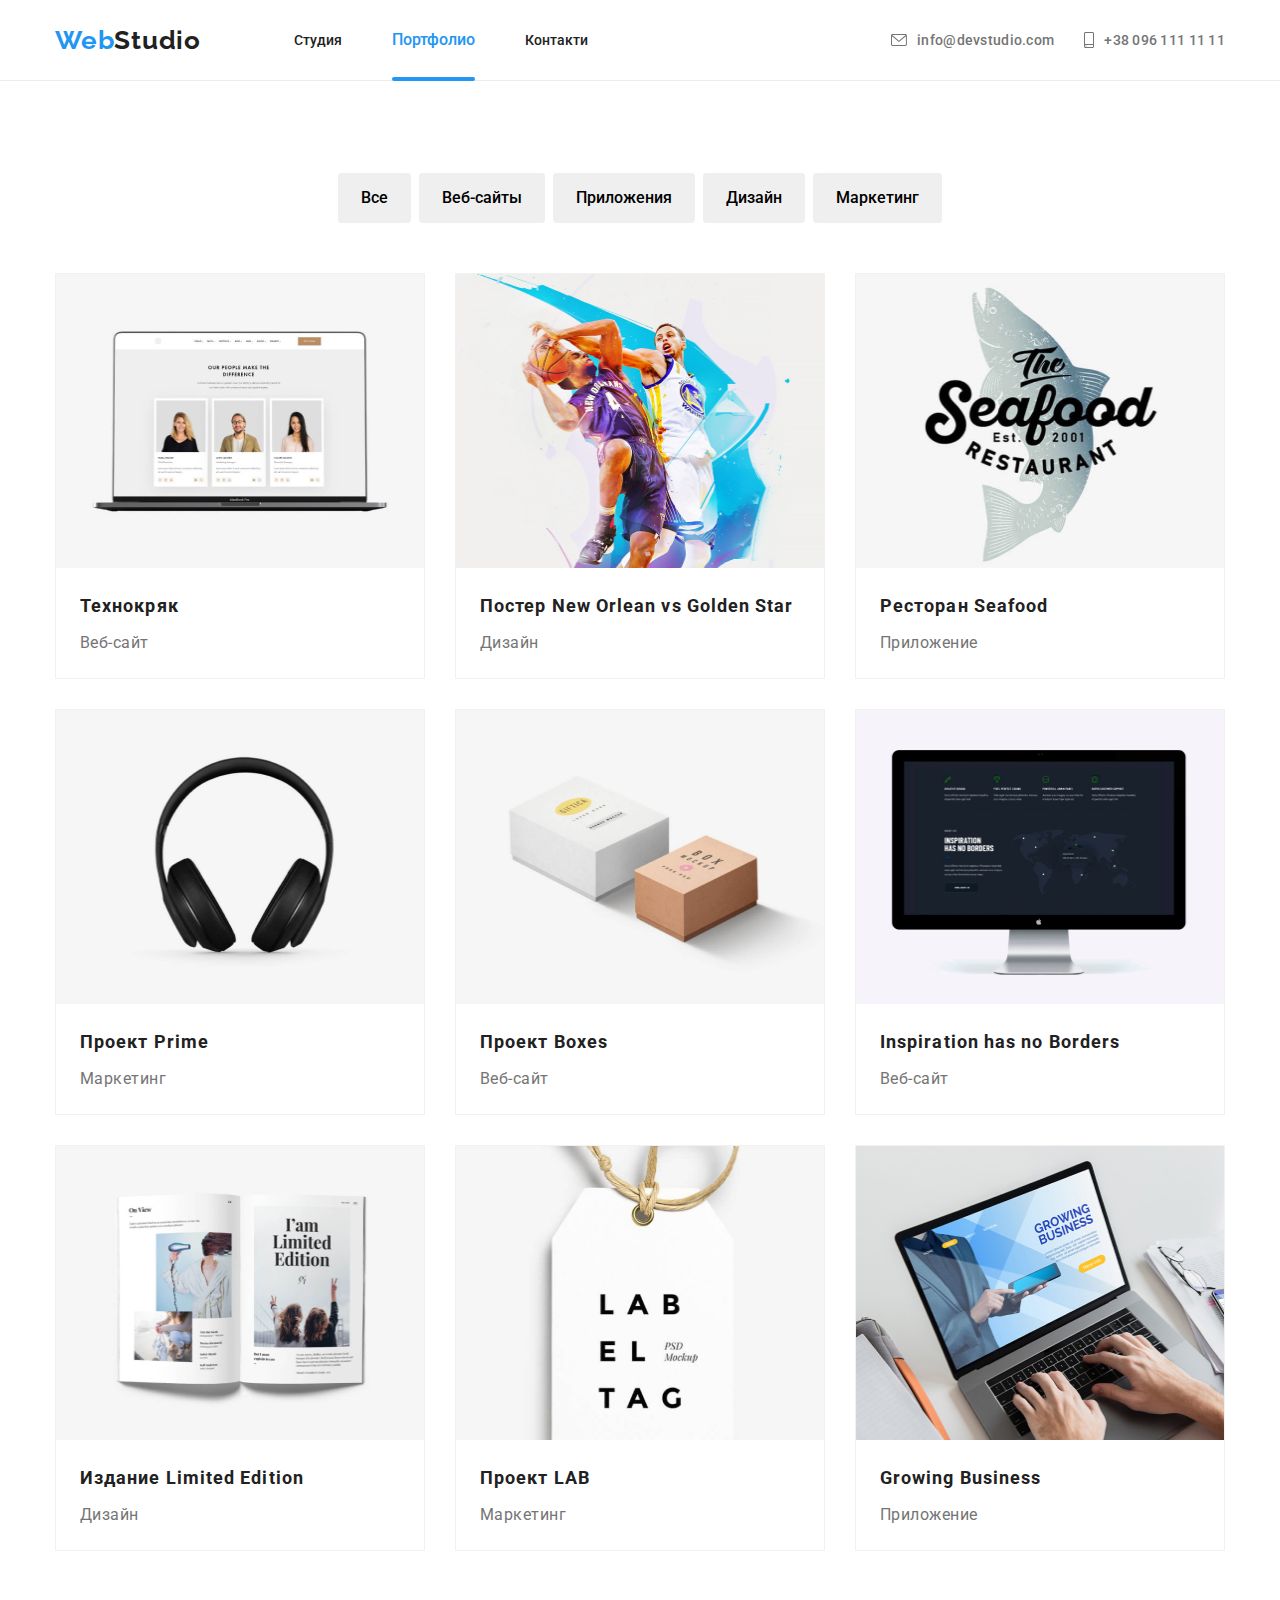
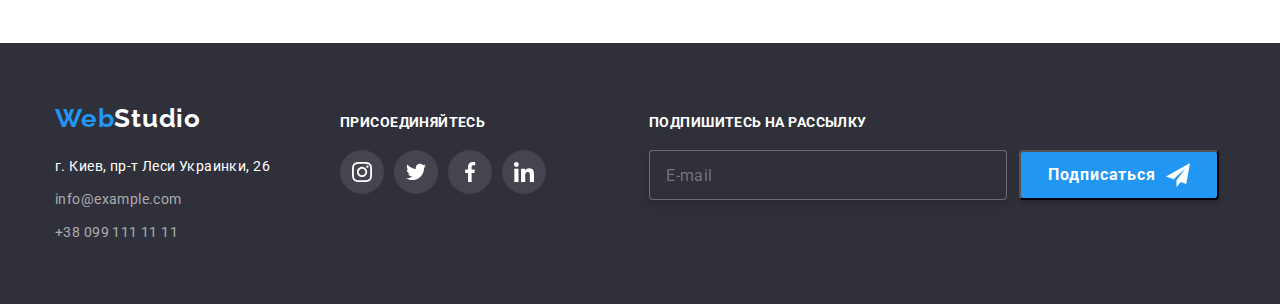
==== portfolio.html @ e2d6fb54 "клонирование" ====
<!DOCTYPE html>
<html lang="ru">

<head>
    <meta charset="UTF-8">
    <meta name="viewport" content="width=device-width, initial-scale=1.0">
    <title>portfolio</title>
    <link
        href="https://fonts.googleapis.com/css2?family=Raleway:wght@700&family=Roboto:wght@400;500;700;900&display=swap"
        rel="stylesheet">
    <link rel="stylesheet" href="./css/normalize.css">
    <link rel="stylesheet" href="./css/style.css">

</head>

<body>

    <!-- Шапка-->

    <header class="header">
        <div class="container-header">
            <nav class="main-nav">
                <a class="logo">Web<span class="text">Studio</span></a>
    
                <ul class="social-links">
                    <li class="item"><a href="./index.html" class="link">Студия</a></li>
                    <li class="item"><a href="" class="link-current">Портфолио</a></li>
                    <li class="item"><a href="" class="link">Контакти</a></li>
                </ul>
            
    
        <ul class="social-links-info">
            <li class="item">
                <a href="mailto:info@example.com" class="contacts-mail" aria-label="envelope">
                    <svg class="icon" width="16" height="12">
                        <use href="./images/iconssvg/symbol-defs.svg#icon-envelope-hover"></use>
                    </svg>
                    info@devstudio.com</a>
            </li>
            <li class="item">
                <a href="tel:+380961111111" class="contacts-tel" aria-label="smartphone">
                    <svg class="icon" width="10" height="16">
                        <use href="./images/iconssvg/symbol-defs.svg#icon-smartphone"></use>
                    </svg>
                    +38 096 111 11 11</a>
            </li>
        </ul>
            </nav>
        </div>
    </header>

    <!--Портфолио-->
    <main>

        <section class="portfolio">
            <div class="conteiner-portfolio">
            <h1 class="none">Портфолио</h1>

            <ul class="list-button">
                <li class="section-button">
                    <a class="list-list" href=""><button class="section-btn">Все</button></a>
                </li>

                <li class="section-button">
                    <a class="list-list" href=""><button class="section-btn">Веб-сайты</button></a>
                </li>

                <li class="section-button">
                    <a class="list-list" href=""><button class="section-btn">Приложения</button></a>
                </li>

                <li class="section-button">
                    <a class="list-list" href=""><button class="section-btn">Дизайн</button></a>
                </li>

                <li class="section-button">
                    <a class="list-list" href=""><button class="section-btn">Маркетинг</button></a>
                </li>
            </ul>

            <ul class="list-portfolio">
                <li class="card-portfolio">
                    <a  class="art-card" href="">
                        <div class="card-list">
                            <img src="./images/portfolio.img/img.jpg" alt="ноутбук" />
                        <div class="portfolio-overlay">
                        <p class="text-overlay">Технокряк это современная площадка распространения коронавируса. Компании используют эту
                            платформу для цифрового
                            шпионажа и атак на защищённые сервера конкурентов.
                        </p>
                        </div>
                        </div>


                        <div class="card-item">
                            <h2 class="portfolio-info">Технокряк</h2>
                            <p class="portfolio-finger">Веб-сайт</p>
                        </div>
                        
                    </a>
                </li>

                <li class="card-portfolio">
                    <a href="" class="art-card">
                        <div class="card-list">
                            <img src="./images/portfolio.img/img(1).jpg" alt="баскетболисты" />
                        <div class="portfolio-overlay">
                            <p class="text-overlay">Lorem</p>
                        </div>
                        </div>
                    
                        <div class="card-item">
                            <h2 lang="en" class="portfolio-info">Постер New Orlean vs Golden Star</h2>
                            <p class="portfolio-finger">Дизайн</p>
                        </div>
                    </a>
                </li>

                <li class="card-portfolio">
                    <a href="" class="art-card">
                        <div class="card-list">
                            <img src="./images/portfolio.img/img(2).jpg" alt="марка" />
                        <div class="portfolio-overlay">
                            <p class="text-overlay">Lorem</p>
                        </div>
                        </div>
                   
                        <div class="card-item">
                            <h2 lang="en" class="portfolio-info">Ресторан Seafood</h2>
                            <p class="portfolio-finger">Приложение</p>
                        </div>
                    </a>
                </li>

                <li class="card-portfolio">
                    <a href="" class="art-card">
                        <div class="card-list">
                            <img src="./images/portfolio.img/img(3).jpg" alt="наушники" />
                        <div class="portfolio-overlay">
                            <p class="text-overlay">Lorem</p>
                        </div>
                        </div>                    

                        <div class="card-item">
                            <h2 lang="en" class="portfolio-info">Проект Prime</h2>
                            <p class="portfolio-finger">Маркетинг</p>
                        </div>
                    </a>
                </li>

                <li class="card-portfolio">
                    <a href="" class="art-card">
                        <div class="card-list">
                            <img src="./images/portfolio.img/img(4).jpg" alt="две коробки" />
                        <div class="portfolio-overlay">
                            <p class="text-overlay">Lorem</p>
                        </div>
                        </div>
                    
                        <div class="card-item">
                            <h2 lang="en" class="portfolio-info">Проект Boxes</h2>
                            <p class="portfolio-finger">Веб-сайт</p>
                        </div>
                    </a>
                </li>

                <li class="card-portfolio">
                    <a href="" class="art-card">
                        <div class="card-list">
                            <img src="./images/portfolio.img/img(5).jpg" alt="монитор компьютера" />
                        <div class="portfolio-overlay">
                            <p class="text-overlay">Lorem</p>
                        </div>
                        </div>

                        <div class="card-item">
                            <h2 lang="en" class="portfolio-info">Inspiration has no Borders</h2>
                            <p class="portfolio-finger">Веб-сайт</p>
                        </div>
                    </a>
                </li>

                <li class="card-portfolio">
                    <a href="" class="art-card">
                        <div class="card-list">
                            <img src="./images/portfolio.img/img(6).jpg" alt="журнал" />
                        <div class="portfolio-overlay">
                            <p class="text-overlay">Lorem</p>
                        </div>
                        </div>

                        <div class="card-item">
                            <h2 lang="en" class="portfolio-info">Издание Limited Edition</h2>
                            <p class="portfolio-finger">Дизайн</p>
                        </div>
                    </a>
                </li>

                <li class="card-portfolio">
                    <a href="" class="art-card">
                        <div class="card-list">
                            <img src="./images/portfolio.img/img(7).jpg" alt="бирка" />
                        <div class="portfolio-overlay">
                            <p class="text-overlay">Lorem</p>
                        </div>
                        </div>                    

                        <div class="card-item">
                            <h2 lang="en" class="portfolio-info">Проект LAB</h2>
                            <p class="portfolio-finger">Маркетинг</p>
                        </div>
                    </a>
                </li>

                <li class="card-portfolio">
                    <a href="" class="art-card">
                        <div class="card-list">
                            <img src="./images/portfolio.img/img(8).jpg" alt="работа за ноутбуком" />
                        <div class="portfolio-overlay">
                            <p class="text-overlay">Lorem</p>
                        </div>
                        </div>                    

                        <div class="card-item">
                            <h2 lang="en" class="portfolio-info">Growing Business</h2>
                            <p class="portfolio-finger">Приложение</p>
                        </div>
                    </a>
                </li>
            </ul>
            </div>
        </section>
    </main>

    <!-- Подвал-->

<footer class="footer">
    <div class="conteiner-info">
        <div class="conteiner-footer">
            <a class="logo-footer">Web<span class="span">Studio</span></a>

            <address class="address-link">

                <p class="link-info address">г. Киев, пр-т Леси Украинки, 26</p>

                <p class="link-info">
                    <a href="mailto:info@example.com" class="info">info@example.com</a>
                </p>

                <p class="link-info">
                    <a href="tel:+380991111111" class="info">+38 099 111 11 11</a>
                </p>
            </address>
        </div>

        <div class="cocial-icons">
            <h3 class="info-text">ПРИСОЕДИНЯЙТЕСЬ</h3>

            <ul class="list-info">
                <li class="icon-list">
                    <a href="" class="cocial-info">
                        <svg class="icons-svg" width="20" height="20">
                            <use href="./images/iconssvg/symbol-defs.svg#icon-instagram"></use>
                        </svg>
                    </a>
                </li>

                <li class="icon-list">
                    <a href="" class="cocial-info">
                        <svg class="icons-svg" width="20" height="20">
                            <use href="./images/iconssvg/symbol-defs.svg#icon-twitter"></use>
                        </svg>
                    </a>
                </li>

                <li class="icon-list">
                    <a href="" class="cocial-info">
                        <svg class="icons-svg" width="20" height="20">
                            <use href="./images/iconssvg/symbol-defs.svg#icon-facebook"></use>
                        </svg>
                    </a>
                </li>

                <li class="icon-list">
                    <a href="" class="cocial-info">
                        <svg class="icons-svg" width="20" height="20">
                            <use href="./images/iconssvg/symbol-defs.svg#icon-linkedin"></use>
                        </svg>
                    </a>
                </li>
            </ul>
        </div>
        
        <form>
            <h3 class="text-info">ПОДПИШИТЕСЬ НА РАССЫЛКУ</h3>
            <div class="form">
                <label>
                    <input class="email" name="email" type="text" placeholder="E-mail" />
                </label>
                <button class="button" type="submit">
                    <span class="text-foot">Подписаться</span>
                    <svg class="telega" width="24" height="24">
                        <use href="./images/iconssvg/symbol-defs.svg#icon-icon-send-1"></use>
                    </svg>
                </button>
            </div>
        </form>
    </div>
</footer>


</body>

</html>
---- css/style.css ----
:root {
  --white-text: rgba(255, 255, 255, 1);
  --blue-text: rgba(33, 150, 243, 1);
  --black-text: rgba(33, 33, 33, 1);
  --pepel-text: rgba(117, 117, 117, 1);
  --pepel-text-opacity: rgba(117, 117, 117, 0.5);
  --background-section-one: rgba(47, 48, 58, 1);
  --background-section-four: rgba(245, 244, 250, 1);
  --footer-adress: rgba(255, 255, 255, 0.6);
  --white-list: rgba(255, 255, 255, 1);

  --border: rgba(236, 236, 236, 1);
  --border-card: rgba(238, 238, 238, 0.8);
  --header-backgraund: rgba(255, 255, 255, 0.1);
  --backgraund-border: rgba(255, 255, 255, 0.3);

  /* icon */

  --icon-cocial: rgba(175, 177, 184, 1);
  --icon-background: rgba(245, 244, 250, 1);

  --overlay: rgba(0, 0, 0, 0.2);
  --label: rgba(47, 48, 58, 0.8);
  --linear-gradient: rgba(47, 48, 58, 0.4);
  --hover-overlay: rgba(33, 150, 243, 0.9);
  --time: 250ms;
  --cubic: cubic-bezier(0.4, 0, 0.2, 1);
  --border-modal: rgba(33, 33, 33, 0.2);
  --button-clik: rgba(24, 140, 232, 1);
}

body {
  color: var(--black-text);
  font-family: Roboto, sans-serif;
}

h1,
h2,
h3,
h4,
h5,
h6,
p {
  margin: 0;
}

img {
  display: block;
  width: 100%;
  height: 100%;
}

/* header */

.header {
  border-bottom: 1px solid var(--border);
}

.container-header {
  width: 1200px;
  padding-left: 15px;
  padding-right: 15px;
  margin-left: auto;
  margin-right: auto;
  align-items: center;
}

.main-nav {
  display: flex;
  align-items: center;
  margin-bottom: 0;
}

.social-links {
  display: flex;
  margin: 0;
  margin-left: 93px;
}

.social-links .links::after,
.social-links .link-current::after {
  content: '';
  display: flex;
  width: 100%;
  height: 4px;
  position: absolute;
  bottom: 0;
  left: 0;
  border-radius: 2px;
  background-color: var(--blue-text);
  transform: translateY(1px);
  transition: fill var(--time) var(--cubic);
}

.social-links > .item:not(:last-child) {
  margin-right: 50px;
}

.logo {
  color: var(--blue-text);
  font-family: Raleway, sans-serif;
  font-weight: 700;
  font-size: 26px;
  line-height: 31px;
  letter-spacing: 0.03em;

  padding-top: 25px;
  padding-bottom: 24px;
}

.text {
  font-family: Raleway, sans-serif;
  color: var(--black-text);
  letter-spacing: 0.03em;
}

.social-links .link {
  color: var(--black-text);
  font-style: normal;
  font-weight: 500;
  font-size: 14px;
  cursor: pointer;
  transition-property: color;
  transition-duration: var(--time);
  transition-timing-function: var(--cubic);
}

.social-links .link:hover,
.social-links .link:focus {
  color: var(--blue-text);
  background: var(--white-text);
  text-decoration: none;
  transform: translateY(1px);
}

.social-links .current {
  color: var(--blue-text);
}

.links,
.link {
  font-style: normal;
  font-weight: 500;
  cursor: pointer;
  color: var(--blue-text);
  padding-bottom: 30px;
  position: relative;
  transition: fill var(--time) var(--cubic);
}

.link-current {
  font-style: normal;
  font-weight: 500;
  cursor: pointer;
  color: var(--blue-text);
  position: relative;
  padding-bottom: 31px;
}

.social-links-info {
  display: flex;
  margin-left: auto;
}

.item .icon {
  margin-right: 10px;
  align-items: center;
  fill: var(--pepel-text);
  transition-property: fill;
  transition-duration: var(--time);
  transition-timing-function: var(--cubic);
}

.social-links-info > .item:not(:last-child) {
  margin-right: 30px;
}

.icon:focus {
  fill: var(--blue-text);
}

.contacts-mail {
  display: flex;
  align-items: center;
  font-style: normal;
  font-weight: 500;
  font-size: 14px;
  line-height: 16px;
  letter-spacing: 0.02em;
  color: var(--pepel-text);
  cursor: pointer;
}

.contacts-tel {
  display: flex;
  align-items: center;
  font-style: normal;
  font-weight: 500;
  font-size: 14px;
  line-height: 16px;
  letter-spacing: 0.02em;
  color: var(--pepel-text);
}

.item .contacts-mail:focus,
.item .contacts-tel:focus {
  color: var(--blue-text);
}

.item .contacts-mail,
.item .contacts-tel {
  transition-property: color;
  transition-duration: var(--time);
  transition-timing-function: var(--cubic);
}

.social-links-info .contacts-mail:focus .icon,
.social-links-info .contacts-tel:focus .icon {
  fill: var(--blue-text);
}

.social-links-info .item:hover .contacts-mail,
.social-links-info .item:focus .contacts-mail,
.social-links-info .item:hover .contacts-tel,
.social-links-info .item:focus .contacts-tel {
  color: var(--blue-text);
}

.social-links-info .item:hover .icon,
.social-links-info .item:focus .icon {
  fill: var(--blue-text);
}

/* hero */

.hero-overlay {
  max-width: 1600px;
  height: 600px;
  margin-left: auto;
  margin-right: auto;
  background-image: linear-gradient(
      to right,
      rgba(47, 48, 58, 0.4),
      rgba(47, 48, 58, 0.4)
    ),
    url(../images/header.jpg);
  background-repeat: no-repeat;
  background-size: auto;
  background-position: center;
}

.backdrop {
  position: fixed;
  top: 0;
  left: 0;
  width: 100%;
  height: 100%;
  background-color: var(--overlay);
  opacity: 1;
  transition: opacity 250ms cubic-bezier(0.4, 0, 0.2, 1);
}

.backdrop.is-hidden {
  opacity: 0;
  pointer-events: none;
}

.backdrop.is-hidden .modal {
  transform: scale(1.1) translate(-50%, -50%);
}

.modal {
  display: flex;
  flex-direction: column;
  position: absolute;
  content: '';

  top: 50%;
  left: 50%;

  width: 528px;
  padding: 40px;
  margin: 8px;
  background-color: var(--white-list);
  transform: scale(1) translate(-50%, -50%);
  transition: transform 250ms cubic-bezier(0.4, 0, 0.2, 1);
  box-shadow: 0px 1px 3px rgba(0, 0, 0, 0.12), 0px 1px 1px rgba(0, 0, 0, 0.14),
    0px 2px 1px rgba(0, 0, 0, 0.2);
  border-radius: 4px;
}

.data-modal-close {
  position: absolute;
  display: flex;
  justify-content: center;
  align-items: center;
  right: 8px;
  bottom: 93%;
  width: 30px;
  height: 30px;
  border-radius: 50%;
  border: 1px solid rgba(0, 0, 0, 0.1);
  box-sizing: border-box;
  cursor: pointer;
  transition-property: fill;
  transition-duration: var(--time);
  transition-timing-function: var(--cubic);
}

.data-modal-close:focus,
.data-modal-close:hover {
  fill: var(--blue-text);
}

.text-modal {
  font-style: normal;
  font-weight: bold;
  font-size: 20px;
  line-height: 23px;
  text-align: center;
  letter-spacing: 0.03em;
  margin-bottom: 12px;
}

.form-info {
  margin-bottom: 10px;
  display: flex;
  flex-direction: column;
}

.form-info label {
  margin-bottom: 4px;
  color: var(--pepel-text);
  font-style: normal;
  font-weight: normal;
  font-size: 12px;
  line-height: 14px;
  letter-spacing: 0.01em;
}

.input-modal {
  content: '';
  position: relative;
}

.form-input {
  border: 1px solid var(--border-modal);
  box-sizing: border-box;
  border-radius: 4px;
  padding-left: 35px;
  height: 40px;
  width: 100%;
  cursor: pointer;
  transition-property: border;
  transition-duration: var(--time);
  transition-timing-function: var(--cubic);
  outline: none;
}

.form-input:focus + .form-icon,
.form-input:hover + .form-icon {
  fill: var(--blue-text);
}

.form-input:focus,
.form-input:hover {
  border: 1px solid var(--blue-text);
}

.form-icon {
  position: absolute;

  left: 15px;
  top: 50%;
  transform: translateY(-50%);

  transition-property: fill;
  transition-duration: var(--time);
  transition-timing-function: var(--cubic);
}

.textarea {
  resize: none;
  width: 448px;
  height: 120px;
  padding: 12px 16px;
  margin-bottom: 20px;
  border-radius: 4px;
  border: 1px solid var(--border-modal);

  color: var(--pepel-text-opacity);

  font-style: normal;
  font-weight: normal;
  font-size: 14px;
  line-height: 16px;
  letter-spacing: 0.01em;
  cursor: pointer;
  outline: none;
}

.form-info:focus > textarea,
.form-info:hover > textarea {
  border: 1px solid var(--blue-text);
}

.form-policy {
  margin-bottom: 30px;

  color: var(--pepel-text);
  font-style: normal;
  font-weight: normal;
  font-size: 14px;
  line-height: 24px;
  letter-spacing: 0.03em;
  text-align: center;
}

.span-text {
  display: flex;
  text-decoration-line: underline;
  color: var(--blue-text);
}

.check {
  display: flex;
  align-items: center;
  justify-content: center;
  cursor: pointer;
}

.input-check:checked + .check-icon {
  background-color: var(--blue-text);
  background-image: url(../images/iconssvg/symbol-defs.svg#icon-icon-check-1);
  background-size: contain;
  border-color: var(--blue-text);
  border-radius: 2px;
}

.check-icon {
  display: inline-block;
  margin-right: 9px;
  border: 2px solid var(--black-text);
  fill: var(--white-text);
}

.input-check {
  -webkit-appearance: none;
  -moz-appearance: none;
  appearance: none;
  position: absolute;
}

.button-clik {
  font-style: normal;
  font-weight: bold;
  font-size: 16px;
  line-height: 30px;
  width: 200px;
  height: 50px;
  margin: 30px 125px 29px 123px;

  display: flex;
  justify-content: center;
  align-items: center;
  text-align: center;
  border: 0;
  letter-spacing: 0.06em;
  color: var(--white-text);
  background-color: var(--blue-text);
  box-shadow: 0px 4px 4px rgba(0, 0, 0, 0.15);
  border-radius: 4px;
  cursor: pointer;

  transition-property: background-color;
  transition-duration: var(--time);
  transition-timing-function: var(--cubic);
}

.button-clik:focus,
.button-clik:hover {
  background-color: var(--button-clik);
}

.hero {
  background: var(--background-section-one);

  padding-left: 15px;
  padding-right: 15px;
  margin-left: auto;
  margin-right: auto;
  align-items: center;
}

.conteiner-hero {
  text-align: center;
  padding-top: 200px;
  padding-bottom: 200px;
  width: 1200px;
  margin: 0 auto;
}

.name {
  font-style: normal;
  font-weight: 900;
  font-size: 44px;
  color: var(--white-text);
  max-width: 696px;
  margin: auto;
}

.current {
  font-style: normal;
  font-weight: bold;
  font-size: 16px;
  color: var(--white-text);
  background: var(--blue-text);

  display: flex;
  justify-content: center;
  align-items: center;
  height: 50px;
  width: 200px;
  margin-top: 30px;
  padding-top: 10px;
  padding-bottom: 10px;
  margin-left: auto;
  margin-right: auto;
  border-radius: 4px;
}

/* критерии */

.feature {
  font-style: normal;
  font-weight: bold;
  font-size: 14px;
  line-height: 16px;
  letter-spacing: 0.03em;
  text-transform: uppercase;
  color: var(--black-text);
}

.conteiner-feature {
  width: 1200px;
  padding-left: 15px;
  padding-right: 15px;
  padding-top: 94px;
  margin-left: auto;
  margin-right: auto;
}

.card-set {
  display: flex;
  flex-wrap: wrap;
  margin-top: 0;
  margin-bottom: 0;
  padding-left: 0;
  margin-right: -30px;
}

.item-set {
  flex-basis: calc(100% / 4 - 30px);
  margin-right: 30px;
}

.item-set h3 {
  margin-top: 0;
  margin-bottom: 10px;
  font-size: 14px;
}

.item-set p {
  width: 270px;
}

.feature-info {
  font-style: normal;
  font-weight: normal;
  font-size: 14px;
  line-height: 24px;
  letter-spacing: 0.03em;
  color: var(--pepel-text);
}

.list-set {
  display: flex;
  width: 270px;
  height: 120px;
  background-color: var(--icon-background);
  padding: 25px 100px;
  margin-bottom: 30px;
}

/* main */

.main {
  font-style: normal;
  font-weight: bold;
  font-size: 36px;
  line-height: 42px;
  letter-spacing: 0.03em;
  color: var(--black-text);
  margin-bottom: 50px;
  text-align: center;
}

.conteiner-main {
  width: 1200px;
  padding-left: 15px;
  padding-right: 15px;
  padding-top: 94px;
  padding-bottom: 94px;
  margin-left: auto;
  margin-right: auto;
}

.card {
  display: flex;
  flex-wrap: wrap;
  margin-top: 0;
  margin-bottom: 0;
  padding-left: 0;

  margin-right: 0;
}

.images {
  flex-basis: calc(100% / 3 - 30px);
  margin-right: 30px;

  position: relative;
}

.images .images-overlay {
  position: absolute;
  width: 100%;
  height: auto;
  bottom: 0;
  padding-top: 27px;
  padding-bottom: 27px;
  font-style: normal;
  font-weight: bold;
  font-size: 14px;
  line-height: 16px;
  text-align: center;
  letter-spacing: 0.03em;
  text-transform: uppercase;
  color: var(--white-text);
  background-color: var(--label);
}

/* команда */

.conteiner-team {
  width: 1200px;
  padding-left: 15px;
  padding-right: 15px;
  padding-top: 94px;
  padding-bottom: 94px;
  margin-left: auto;
  margin-right: auto;
  background: var(--background-section-four);
}

.main-team {
  font-style: normal;
  font-weight: bold;
  font-size: 36px;
  line-height: 42px;
  letter-spacing: 0.03em;
  color: var(--black-text);
  text-align: center;
  margin-bottom: 50px;
}

.team-item {
  display: flex;
  flex-wrap: wrap;
  padding-left: 0;
  margin-right: -30px;
  margin-top: 0;
  margin-bottom: 0;
}

.team-images {
  background: var(--white-list);
  margin-right: 30px;
  flex-basis: calc(100% / 4 - 30px);
  border-radius: 0px 0px 4px 4px;
  box-shadow: 0px 1px 3px rgba(0, 0, 0, 0.12), 0px 1px 1px rgba(0, 0, 0, 0.14),
    0px 2px 1px rgba(0, 0, 0, 0.2);
}

.team-list {
  text-align: center;
  padding: 30px 32px;
}

.team {
  font-style: normal;
  font-weight: 500;
  font-size: 16px;
  line-height: 19px;
  letter-spacing: 0.03em;
  color: var(--black-text);
  margin-bottom: 10px;
}

.team-card {
  font-style: normal;
  font-weight: normal;
  font-size: 16px;
  line-height: 19px;
  letter-spacing: 0.03em;
  color: var(--pepel-text);
  margin-bottom: 16px;
}

.cocial-link {
  display: flex;
}

.cocial-list {
  margin-right: 10px;
  border-radius: 50%;
}

.cocial-list:last-child {
  margin-right: 0;
}

.cocial-item {
  display: flex;
  width: 44px;
  height: 44px;
  align-items: center;
  justify-content: center;
  transition-property: background-color;
  transition-duration: var(--time);
  transition-timing-function: var(--cubic);
}

.cocial-item:last-child {
  margin-right: 0;
  padding: 12px;
}

.icon-svg {
  fill: var(--icon-cocial);
  transition-property: fill;
  transition-duration: var(--time);
  transition-timing-function: var(--cubic);
}

.cocial-item:focus {
  background-color: var(--blue-text);
}

.cocial-link .cocial-list:hover .icon-svg,
.cocial-link .cocial-list:focus .icon-svg {
  fill: var(--white-text);
  transition: opacity 1s, height 1s;
}

.cocial-link .cocial-list:hover,
.cocial-link .cocial-list:focus {
  background-color: var(--blue-text);
}

/* Постоянные клиенты */

.conteiner-client {
  width: 1200px;
  padding-left: 15px;
  padding-right: 15px;
  padding-top: 94px;
  padding-bottom: 80px;
  margin-left: auto;
  margin-right: auto;
}

.client {
  font-style: normal;
  font-weight: bold;
  font-size: 36px;
  line-height: 42px;
  text-align: center;
  letter-spacing: 0.03em;
  margin-bottom: 50px;
}

.list-client {
  display: flex;
  justify-content: space-between;
  margin-left: -30px;
  margin-right: -30px;
  margin-top: 0;
  margin-bottom: 0;
}

.list-client .clients-logo {
  display: flex;
  justify-content: center;
  align-items: center;
  width: 170px;
  height: 90px;
  color: var(--icon-cocial);
  border-radius: 4px;
  border: 1px solid var(--icon-cocial);
  margin-right: 30px;
  flex-basis: calc(100% / 6 - 30px);
  cursor: pointer;
}

.clients-logo .list-logo {
  transition-property: border;
  transition-duration: var(--time);
  transition-timing-function: var(--cubic);
}

.clients-svg {
  fill: var(--icon-cocial);
  transition-property: fill;
  transition-duration: var(--time);
  transition-timing-function: var(--cubic);
}

.clients-logo .list-logo:hover,
.clients-logo .list-logo:focus {
  border-radius: 4px;
  border: 1px solid var(--blue-text);
  height: 90px;
  width: 480px;
}

.clients-logo .list-logo:hover .clients-svg,
.clients-logo .list-logo:focus .clients-svg {
  fill: var(--blue-text);
}

/* address */

.footer {
  background: var(--background-section-one);
}

.conteiner-info {
  display: flex;
  align-items: baseline;
  margin: auto;
  max-width: 1200px;
  padding: 60px 15px;
}

.cocial-icons {
  margin-left: 70px;
}

.logo-footer {
  color: var(--blue-text);
  font-family: Raleway, sans-serif;
  font-weight: 700;
  font-size: 26px;
  line-height: 31px;
  letter-spacing: 0.03em;
}

.span {
  font-family: Raleway, sans-serif;
  font-style: normal;
  font-weight: bold;
  font-size: 26px;
  line-height: 31px;
  letter-spacing: 0.03em;
  color: var(--white-text);
}

.info {
  background: var(--background-section-one);
  color: var(--footer-adress);
  font-style: normal;
  font-weight: normal;
  font-size: 14px;
  line-height: 24px;
  letter-spacing: 0.03em;
}

.address-link {
  margin-top: 20px;
}

.address-link > .link-info:not(:last-child) {
  margin-bottom: 9px;
}

.address {
  font-style: normal;
  font-weight: normal;
  font-size: 14px;
  line-height: 24px;
  letter-spacing: 0.03em;
  color: var(--white-text);
}

.info-text {
  font-style: normal;
  font-weight: bold;
  font-size: 14px;
  line-height: 16px;
  letter-spacing: 0.03em;
  text-transform: uppercase;
  color: var(--white-text);
}

.list-info {
  display: flex;
  margin-top: 20px;
  padding: 0;
  cursor: pointer;
  fill: currentColor;
}

.list-info:focus .icons-svg {
  color: var(--blue-text);
}

.list-info > .icon-list:not(:last-child) {
  margin-right: 10px;
}

.icon-list {
  padding: 12px;
  margin-right: 10px;
  border-radius: 50%;
  background-color: var(--header-backgraund);
  cursor: pointer;
}

.icons-svg {
  display: flex;
  align-items: center;
  justify-content: center;
  fill: var(--white-text);
  transition-property: fill;
  transition-duration: var(--time);
  transition-timing-function: var(--cubic);
}

.list-info > .cocial-info:hover,
.list-info > .cocial-info:focus {
  background-color: var(--blue-text);
}

.list-info > .icon-list:hover,
.list-info > .icon-list:focus {
  background-color: var(--blue-text);
}

.icon-list .cocial-info:focus,
.icon-list .cocial-info:hover {
  fill: var(--blue-text);
}

/* .cocial-info:focus {
  fill: var(--blue-text);
} */

.cocial-info {
  transition-property: backgraund-color;
  transition-duration: var(--time);
  transition-timing-function: var(--cubic);
}

.form {
  display: flex;
  margin-left: 93px;
}

.text-foot {
  font-style: normal;
  font-weight: bold;
  font-size: 16px;
  line-height: 30px;
  display: flex;
  align-items: center;
  text-align: center;
  letter-spacing: 0.06em;
  color: var(--white-text);
  margin-right: 10px;
}

.text-info {
  font-style: normal;
  font-weight: bold;
  font-size: 14px;
  line-height: 16px;
  letter-spacing: 0.03em;
  text-transform: uppercase;
  color: var(--white-text);
  margin-left: 93px;
}

.button {
  display: flex;
  width: 200px;
  height: 50px;
  margin-left: 12px;
  background-color: var(--blue-text);
  box-shadow: 0px 4px 4px rgba(0, 0, 0, 0.15);
  border-radius: 4px;
  margin-top: 20px;
  align-items: center;
  justify-content: center;
  cursor: pointer;

  transition-property: backgraund-color;
  transition-duration: var(--time);
  transition-timing-function: var(--cubic);
}

.email {
  font-style: normal;
  font-weight: normal;
  font-size: 16px;
  line-height: 20px;
  display: flex;
  align-items: center;
  letter-spacing: 0.03em;

  width: 358px;
  height: 50px;
  padding-left: 16px;
  margin-top: 20px;

  color: var(--white-text);
  background-color: var(--background-section-one);
  border: 1px solid var(--backgraund-border);
  border-radius: 4px;
  box-sizing: border-box;
  filter: drop-shadow(0px 4px 4px rgba(0, 0, 0, 0.15));
  cursor: pointer;
  transition-property: backgraund-color;
  transition-duration: var(--time);
  transition-timing-function: var(--cubic);
}

.email:focus-within,
.email:hover,
.email:active {
  border: 1px solid var(--blue-text);
  border-radius: 4px;
}

.button:focus,
.button:hover {
  border: 1px solid var(--blue-text);
  border-radius: 4px;
}

.telega {
  fill: var(--white-text);
}

/* portfolio */

.none {
  display: none;
}

.portfolio {
  padding-top: 92px;
  padding-bottom: 92px;
}

.conteiner-portfolio {
  max-width: 1200px;
  padding-left: 15px;
  padding-right: 15px;
  margin-left: auto;
  margin-right: auto;
}

.list-button {
  display: flex;
  margin-bottom: 50px;
  justify-content: center;
}

.list-button > .section-button:not(:last-child) {
  margin-right: 8px;
}

.list-button .section-btn {
  display: inline-block;
  border: 1px solid transparent;
  border-radius: 4px;
  padding: 11px 22px;
}

.section-button {
  font-style: normal;
  font-weight: 500;
  font-size: 16px;
  line-height: 26px;
  letter-spacing: 0.03em;
  background: var(--background-section-four);
  color: var(--black-text);
  border-radius: 4px;
  transition-property: color, background-color, box-shadow;
  transition-duration: var(--time);
  transition-timing-function: var(--cubic);
}

.section-button .section-btn:hover,
.section-button .section-btn:focus {
  color: var(--white-text);
  background: var(--blue-text);
  cursor: pointer;
  box-shadow: 0px 3px 1px rgba(0, 0, 0, 0.1), 0px 1px 2px rgba(0, 0, 0, 0.08),
    0px 2px 2px rgba(0, 0, 0, 0.12);
  transition-property: color, background-color, box-shadow;
  transition-duration: var(--time);
  transition-timing-function: var(--cubic);
}

.list-list:focus .section-button {
  background-color: var(--blue-text);
}

.section-btn {
  font-style: normal;
  font-weight: 500;
  font-size: 16px;
  line-height: 26px;
}

/* portfolio-card */

.list-portfolio {
  display: flex;
  flex-wrap: wrap;
  margin-left: -30px;
  margin-top: -30px;
  margin-bottom: 0;
  padding: 0;
}

.list-portfolio > .card-portfolio {
  border: 1px solid var(--border-card);

  margin-left: 30px;
  margin-top: 30px;
  flex-basis: calc(100% / 3 - 30px);

  transition-property: box-shadow;
  transition-duration: var(--time);
  transition-timing-function: var(--cubic);
}

.card-item {
  padding: 20px 24px;
}

.portfolio-info {
  font-style: normal;
  font-weight: bold;
  font-size: 18px;
  line-height: 36px;
  letter-spacing: 0.06em;
  color: var(--black-text);
  background: var(--white-list);
}

.portfolio-finger {
  font-style: normal;
  font-weight: normal;
  font-size: 16px;
  line-height: 30px;
  letter-spacing: 0.03em;
  color: var(--pepel-text);
  background: var(--white-list);

  margin-top: 4px;
}

.card-portfolio:hover,
.card-portfolio:focus {
  box-shadow: 0px 1px 1px rgba(0, 0, 0, 0.12), 0px 4px 4px rgba(0, 0, 0, 0.06),
    1px 4px 6px rgba(0, 0, 0, 0.16);
  transform: translate(0);
}

.card-list {
  position: relative;
  width: 368px;
  height: 294px;
  margin-left: auto;
  margin-right: auto;
  background-color: var(--hover-overlay);
  overflow: hidden;
}

.art-card:hover .portfolio-overlay,
.art-card:focus .portfolio-overlay {
  transform: translateY(0);
  opacity: 1;
}

.portfolio-overlay {
  position: absolute;
  top: 0;
  left: 0;
  width: 100%;
  height: 100%;
  background-color: var(--hover-overlay);
  opacity: 0;
  transform: translateY(100%);
  transition: transform 250ms cubic-bezier(0.4, 0, 0.2, 1);
}

.text-overlay {
  font-style: normal;
  font-weight: normal;
  font-size: 18px;
  line-height: 28px;
  letter-spacing: 0.03em;
  color: var(--white-text);
  padding: 63px 24px;
}
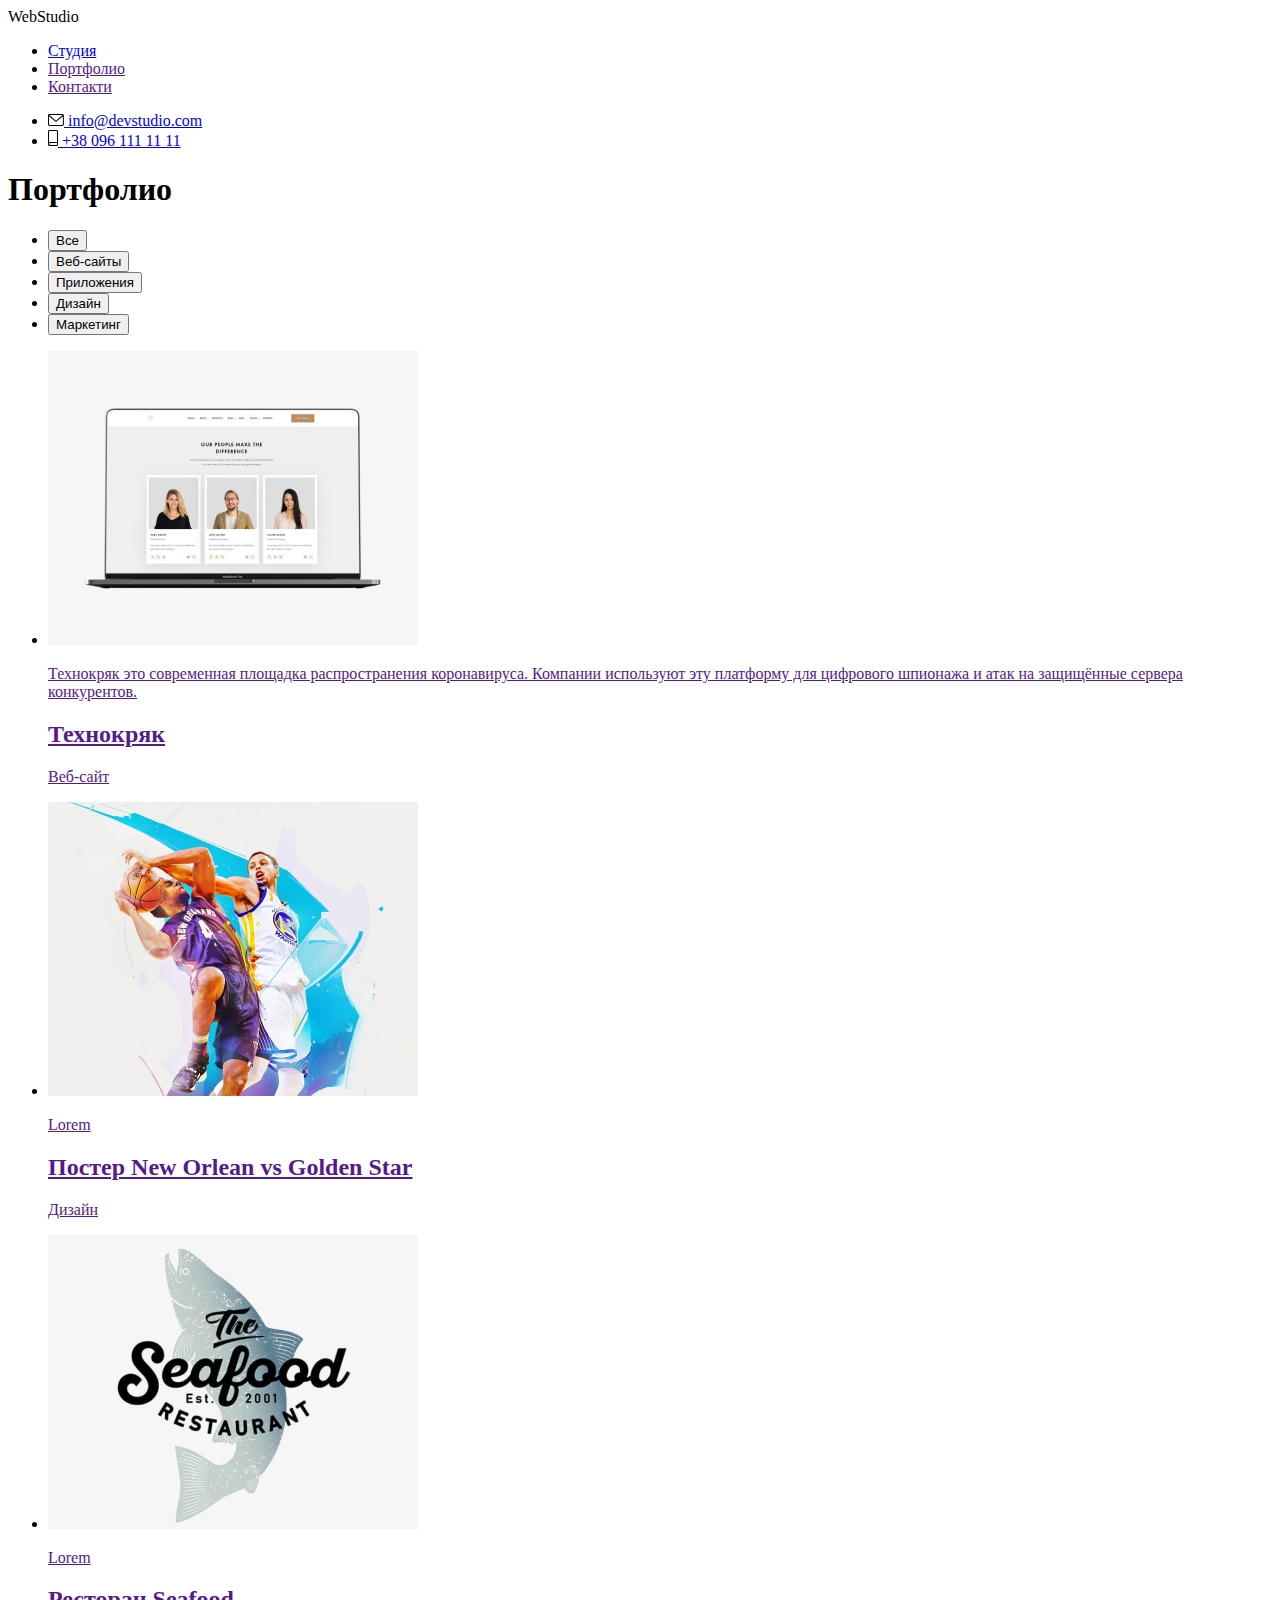
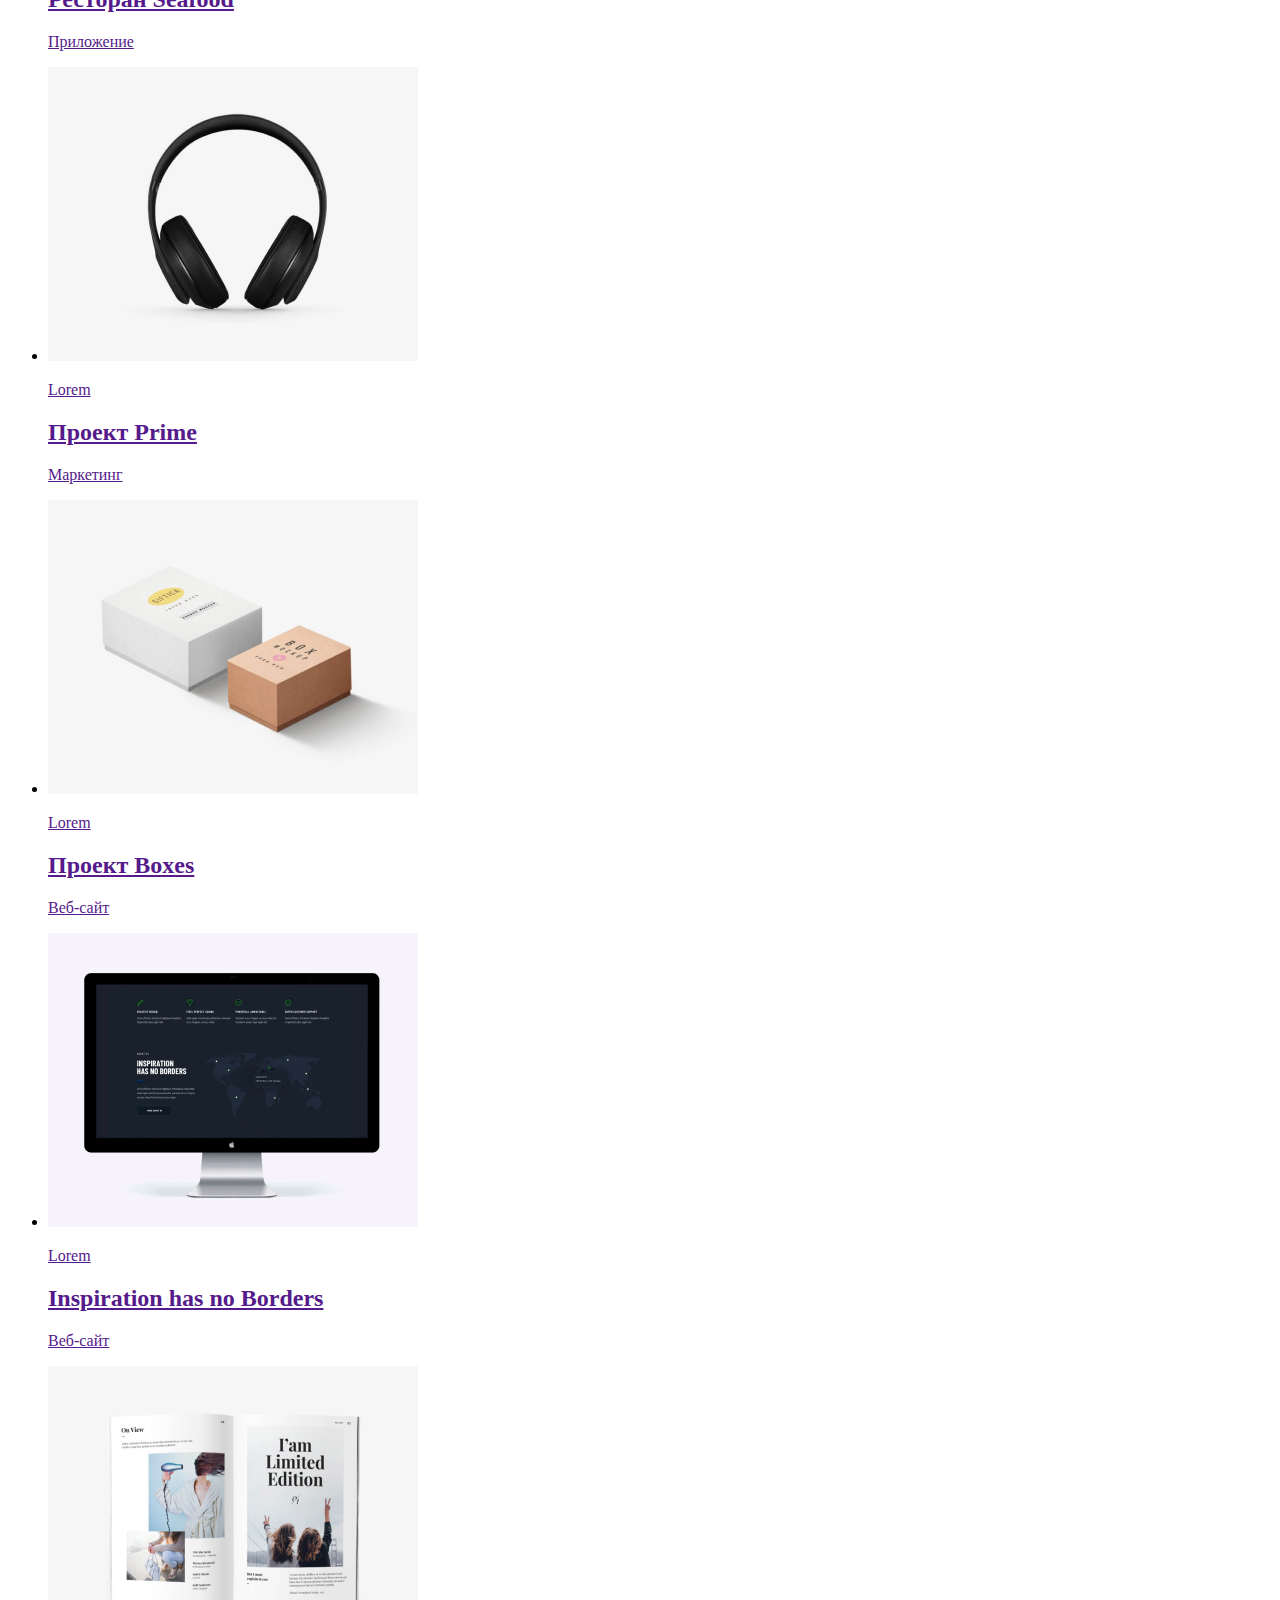
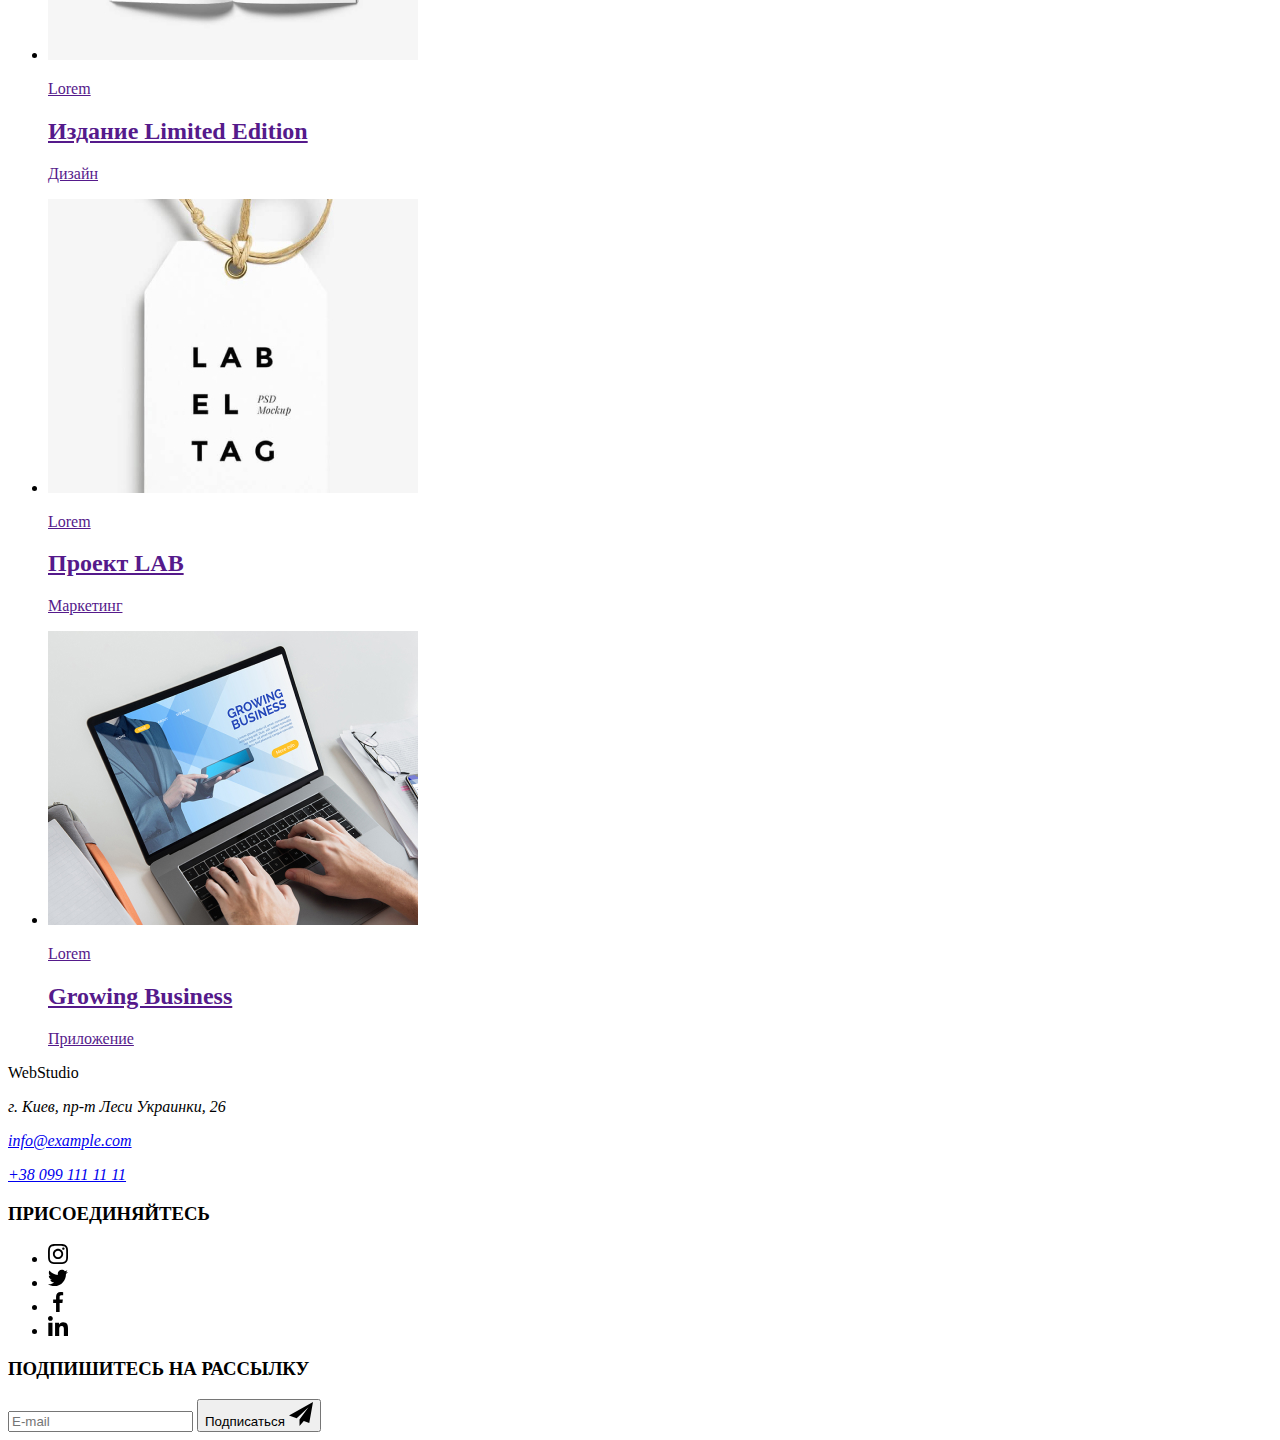
==== commit 87537eaa: "+" ====
--- a/portfolio.html
+++ b/portfolio.html
@@ -18,14 +18,14 @@
     <!-- Шапка-->
 
     <header class="header">
-        <div class="container-header">
-            <nav class="main-nav">
-                <a class="logo">Web<span class="text">Studio</span></a>
+        <div class="container__header">
+            <nav class="header__main--nav">
+                <a class="header__logo">Web<span class="text">Studio</span></a>
     
-                <ul class="social-links">
-                    <li class="item"><a href="./index.html" class="link">Студия</a></li>
-                    <li class="item"><a href="" class="link-current">Портфолио</a></li>
-                    <li class="item"><a href="" class="link">Контакти</a></li>
+                <ul class="header__social--links">
+                    <li class="header__item"><a href="./index.html" class="header__link">Студия</a></li>
+                    <li class="header__item"><a href="" class="header__link--current">Портфолио</a></li>
+                    <li class="header__item"><a href="" class="header__link">Контакти</a></li>
                 </ul>
             
     
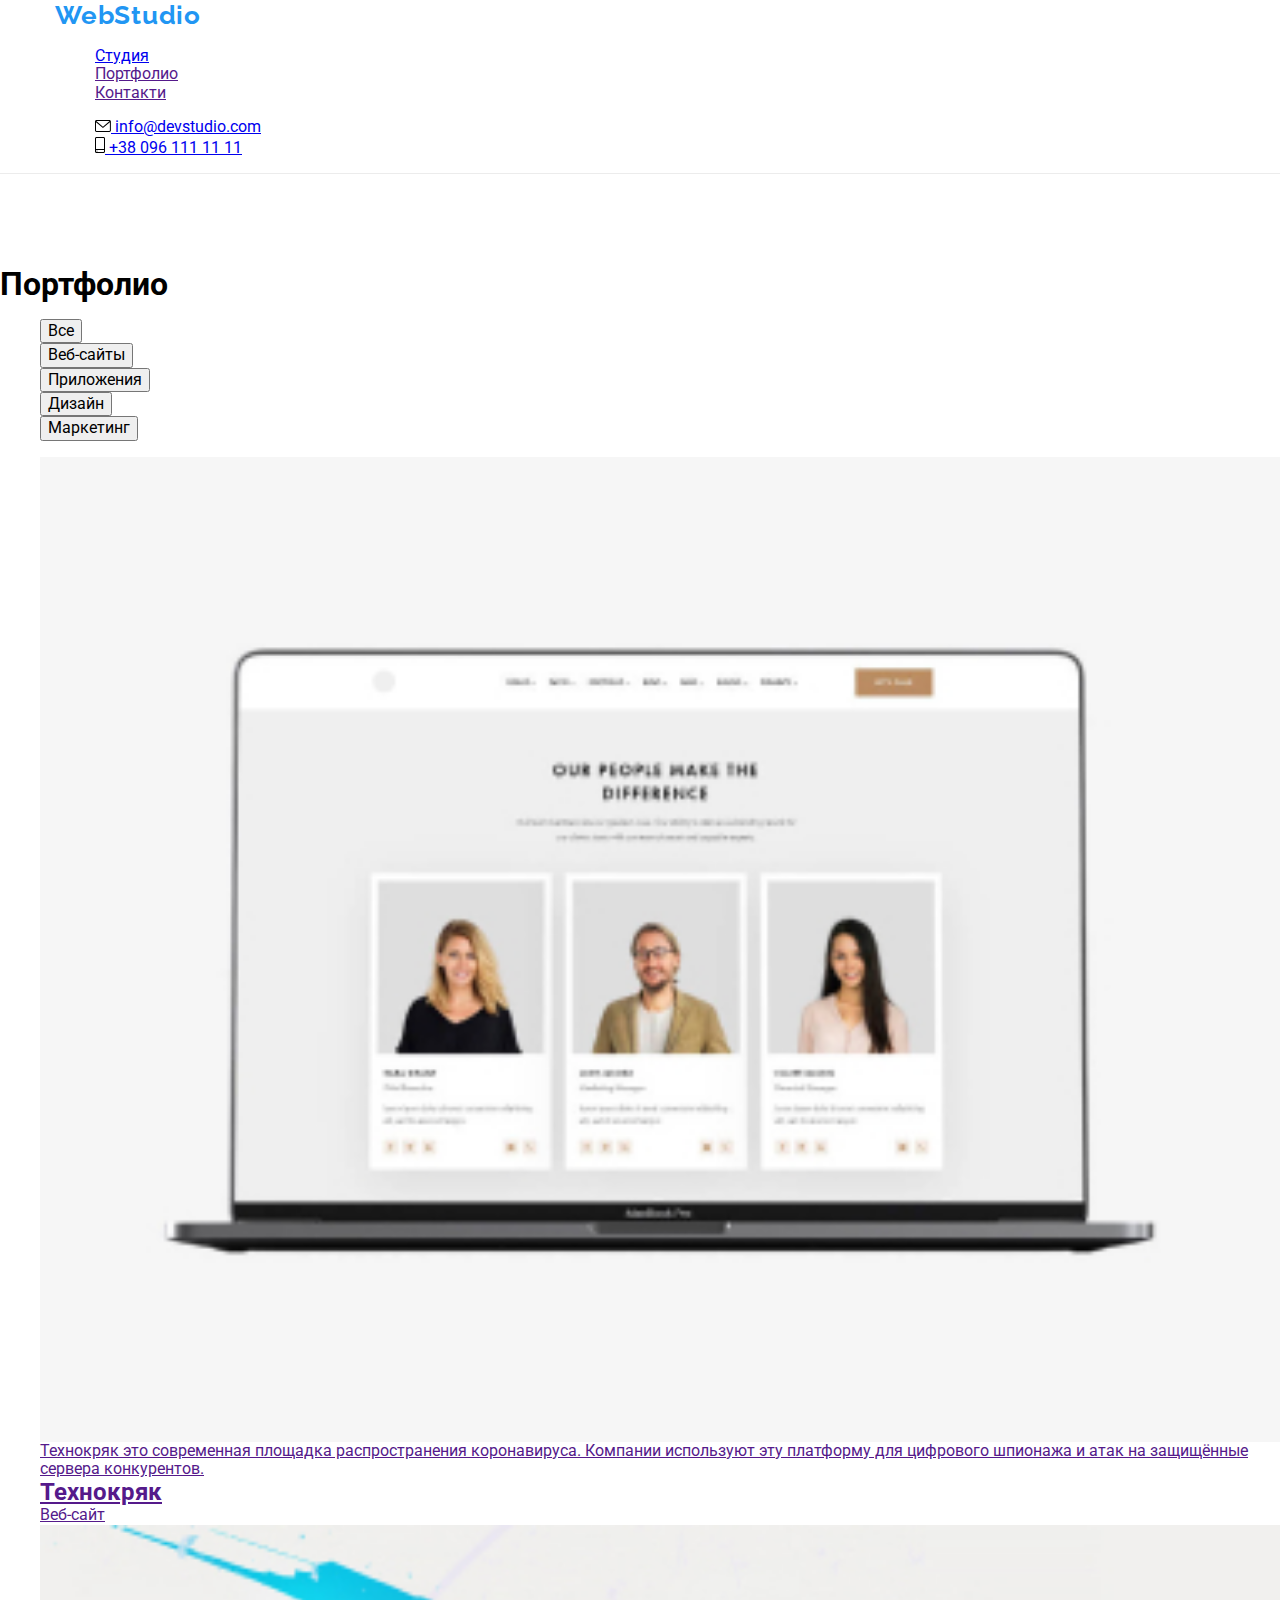
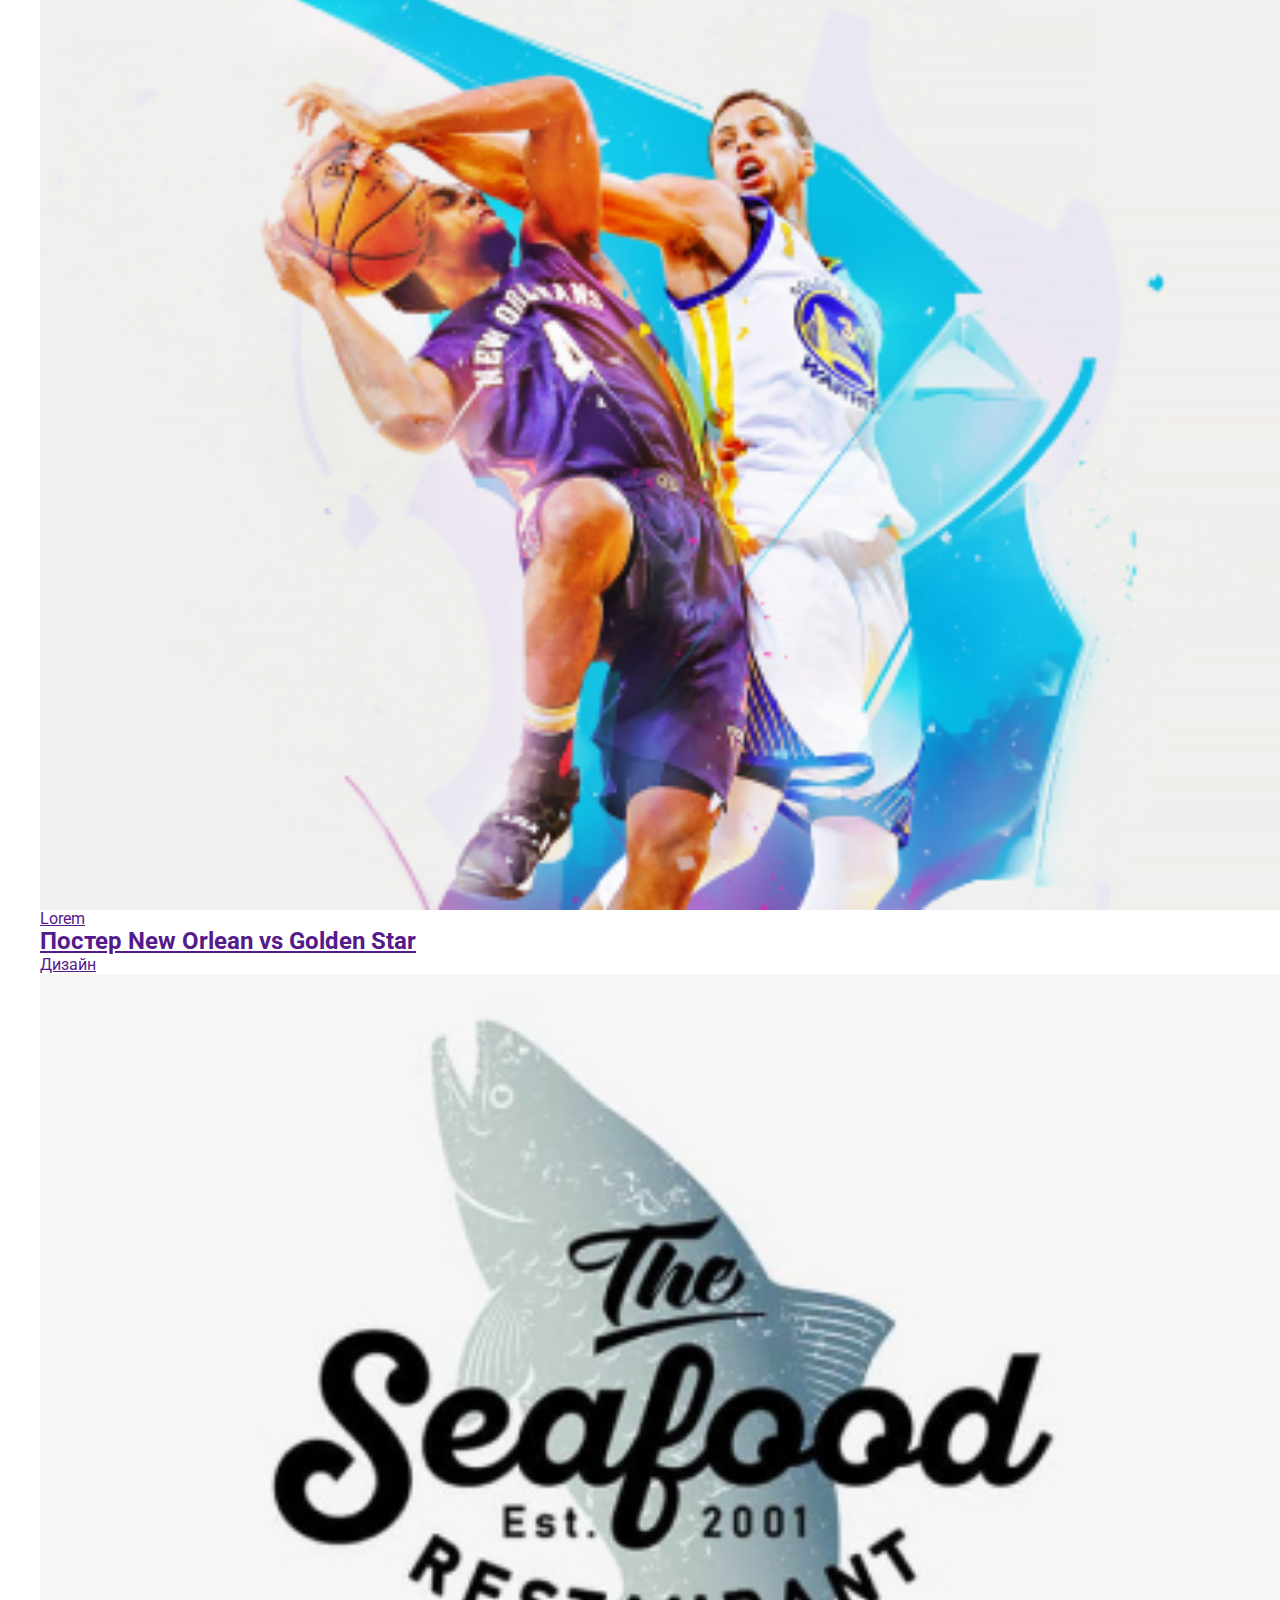
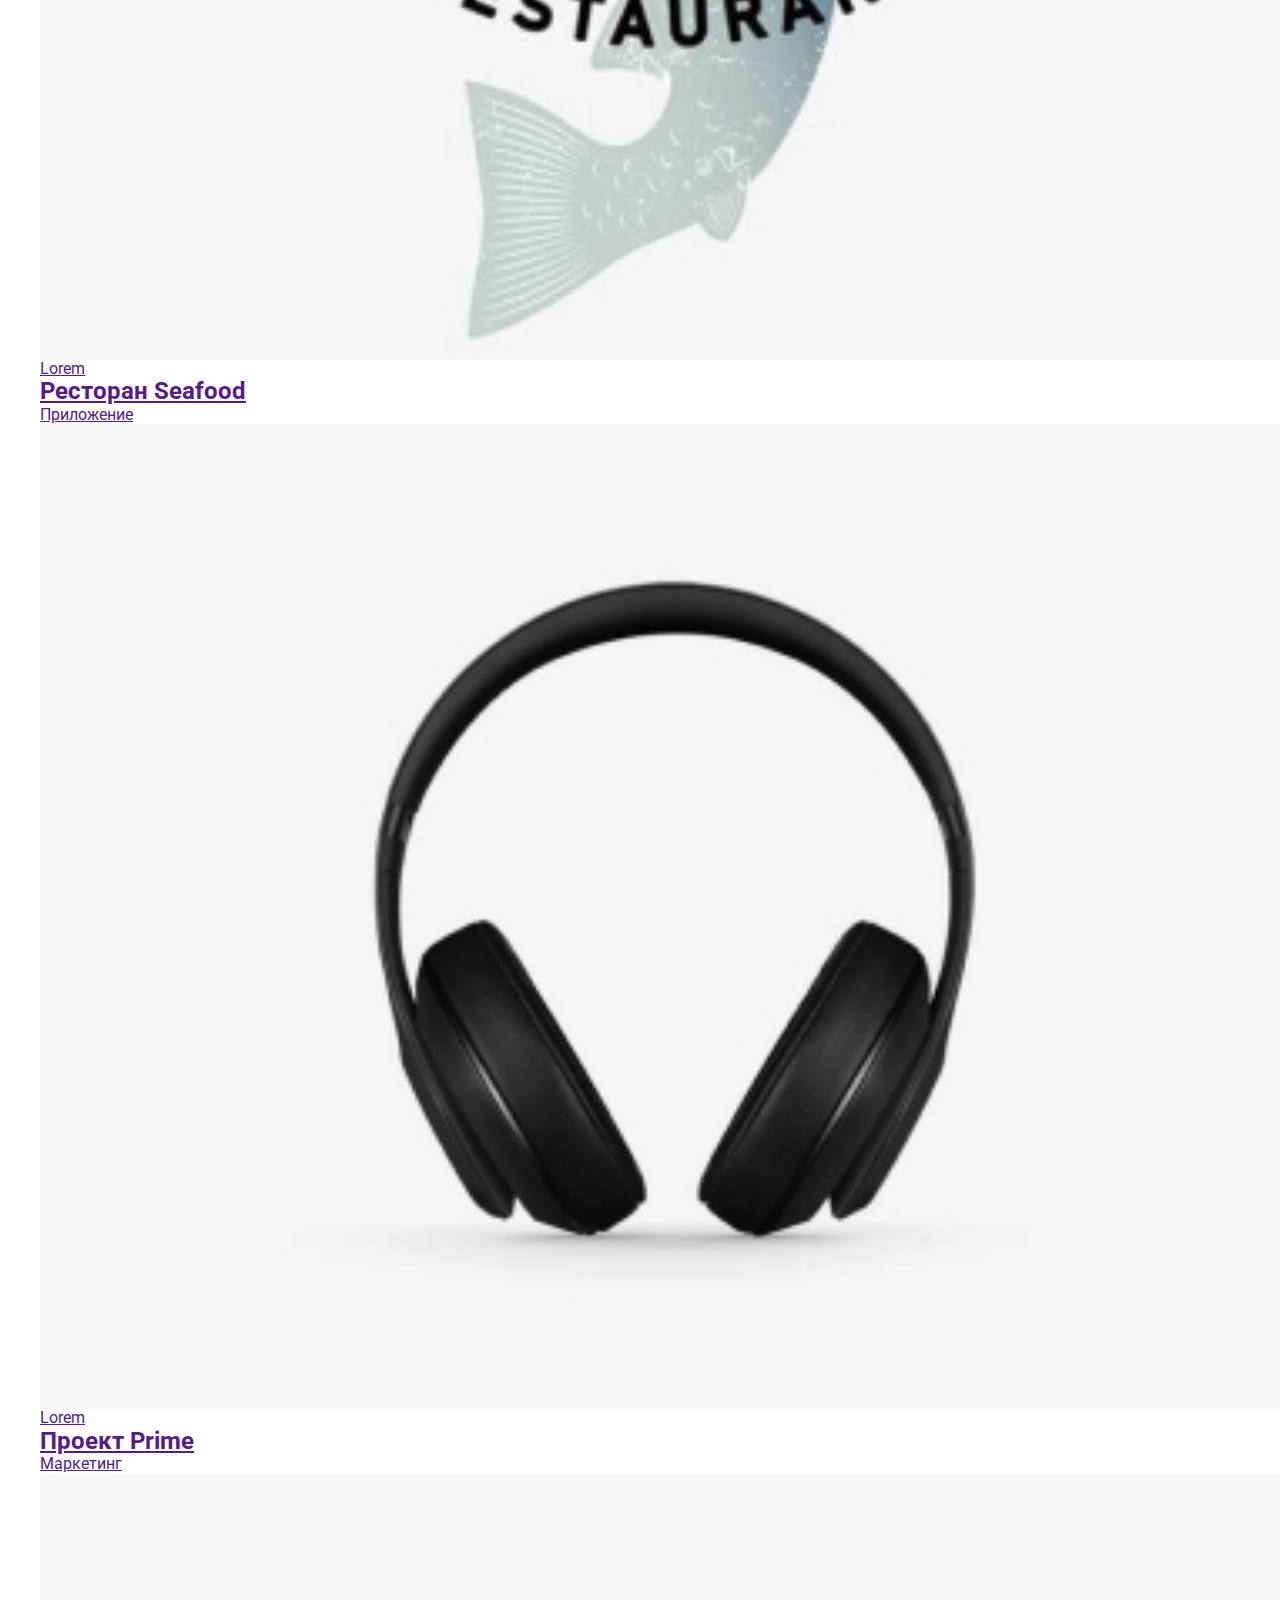
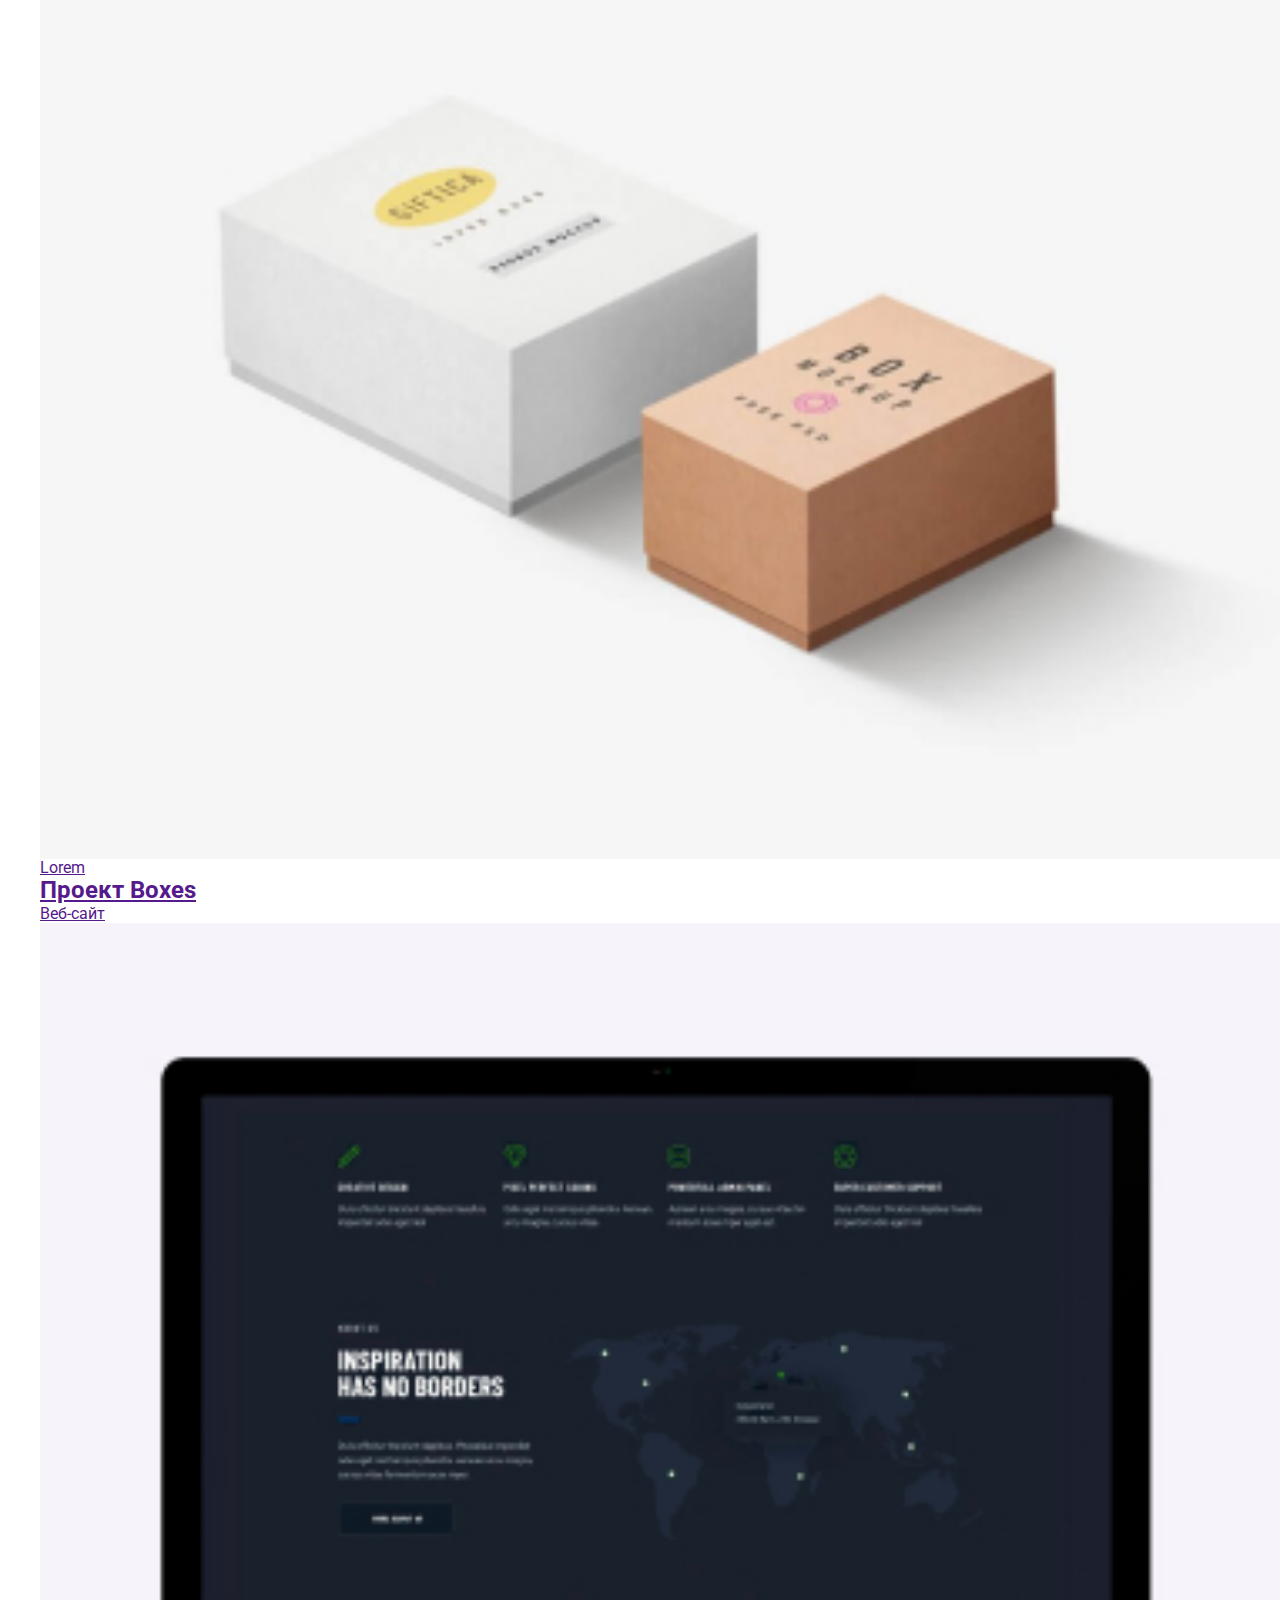
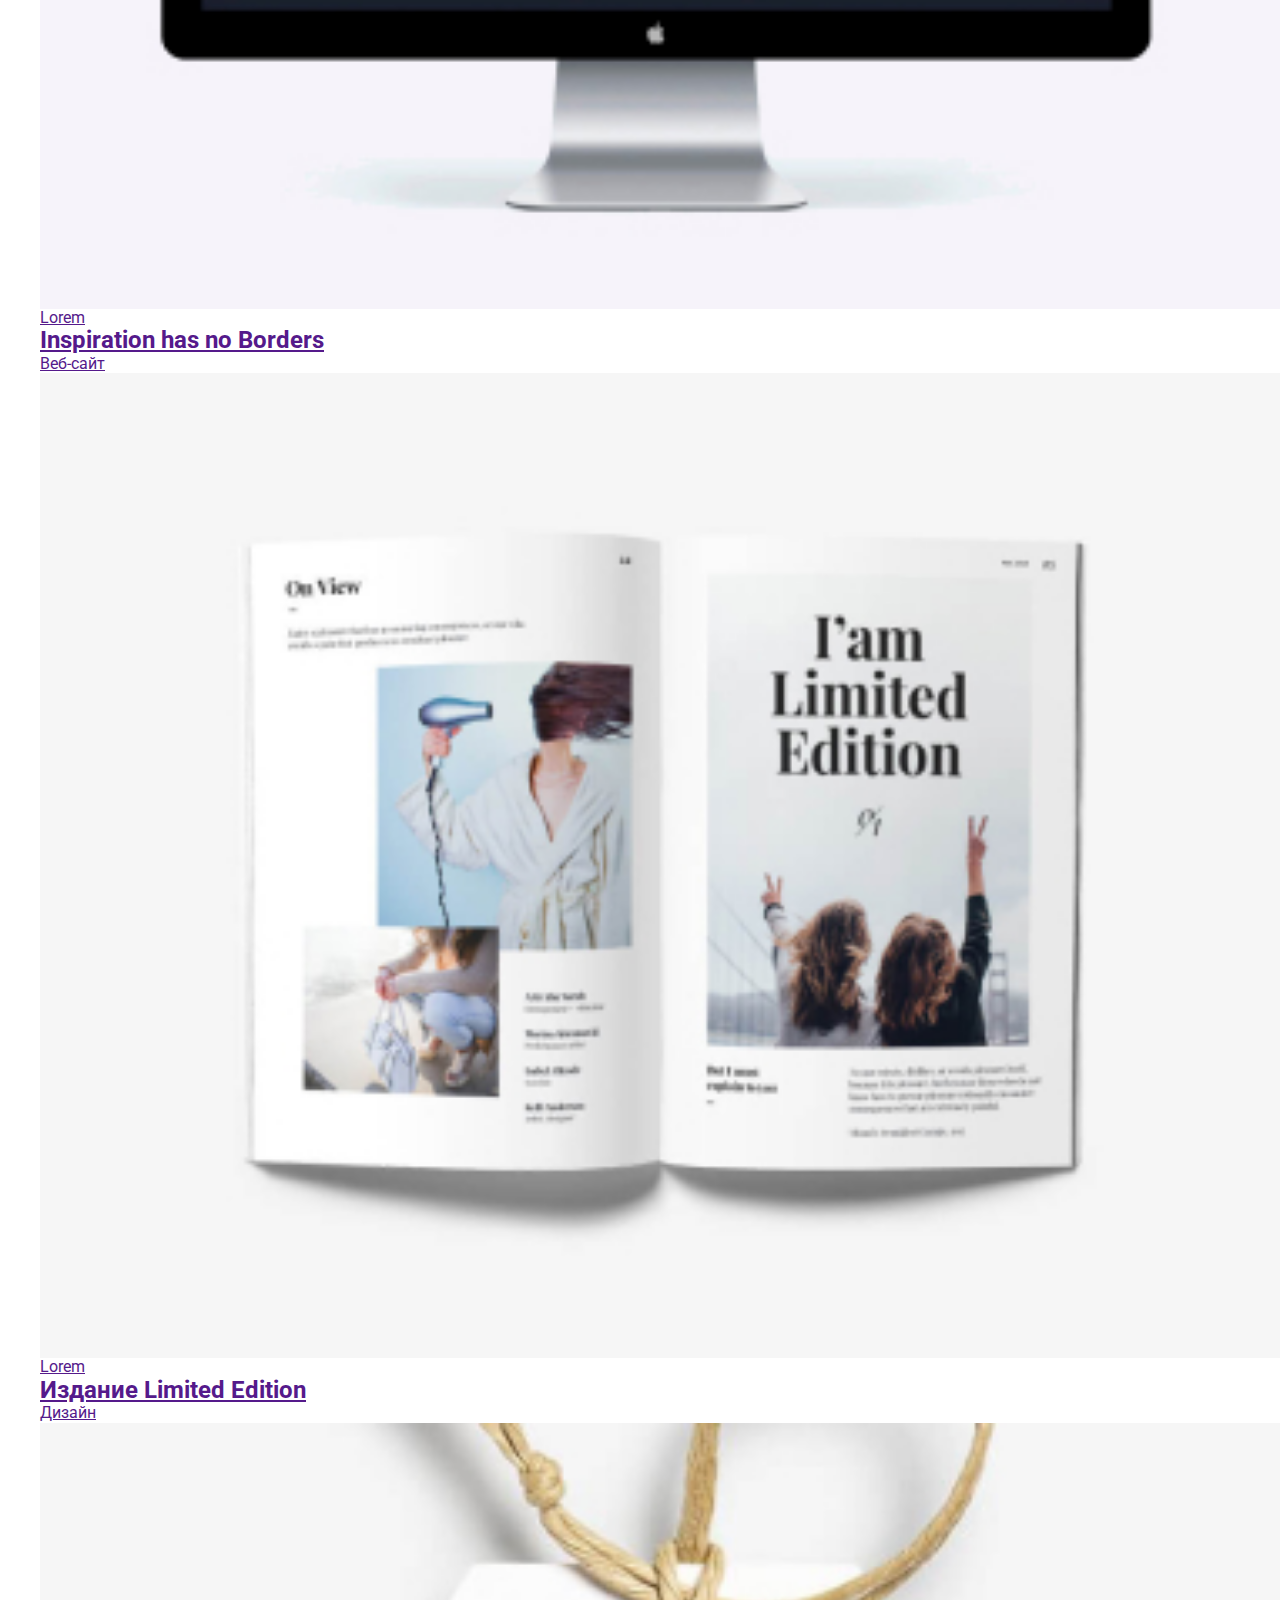
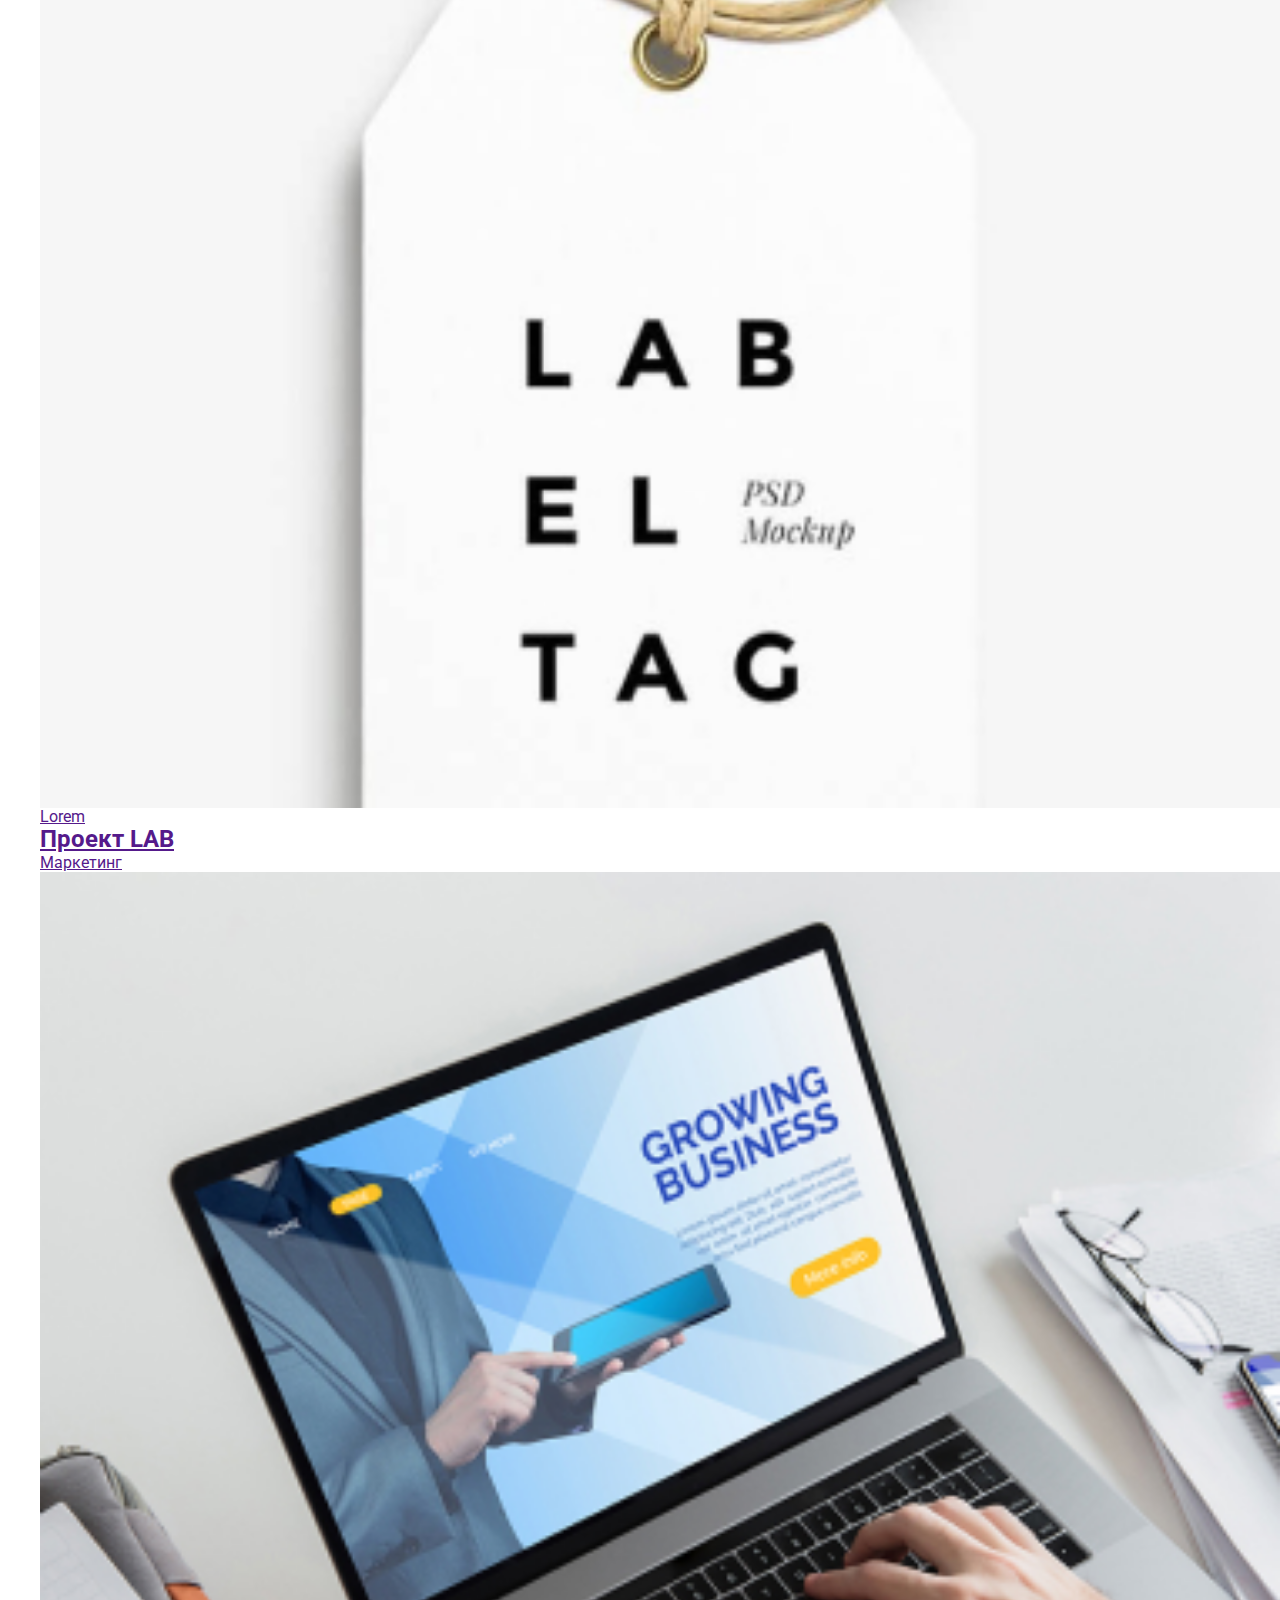
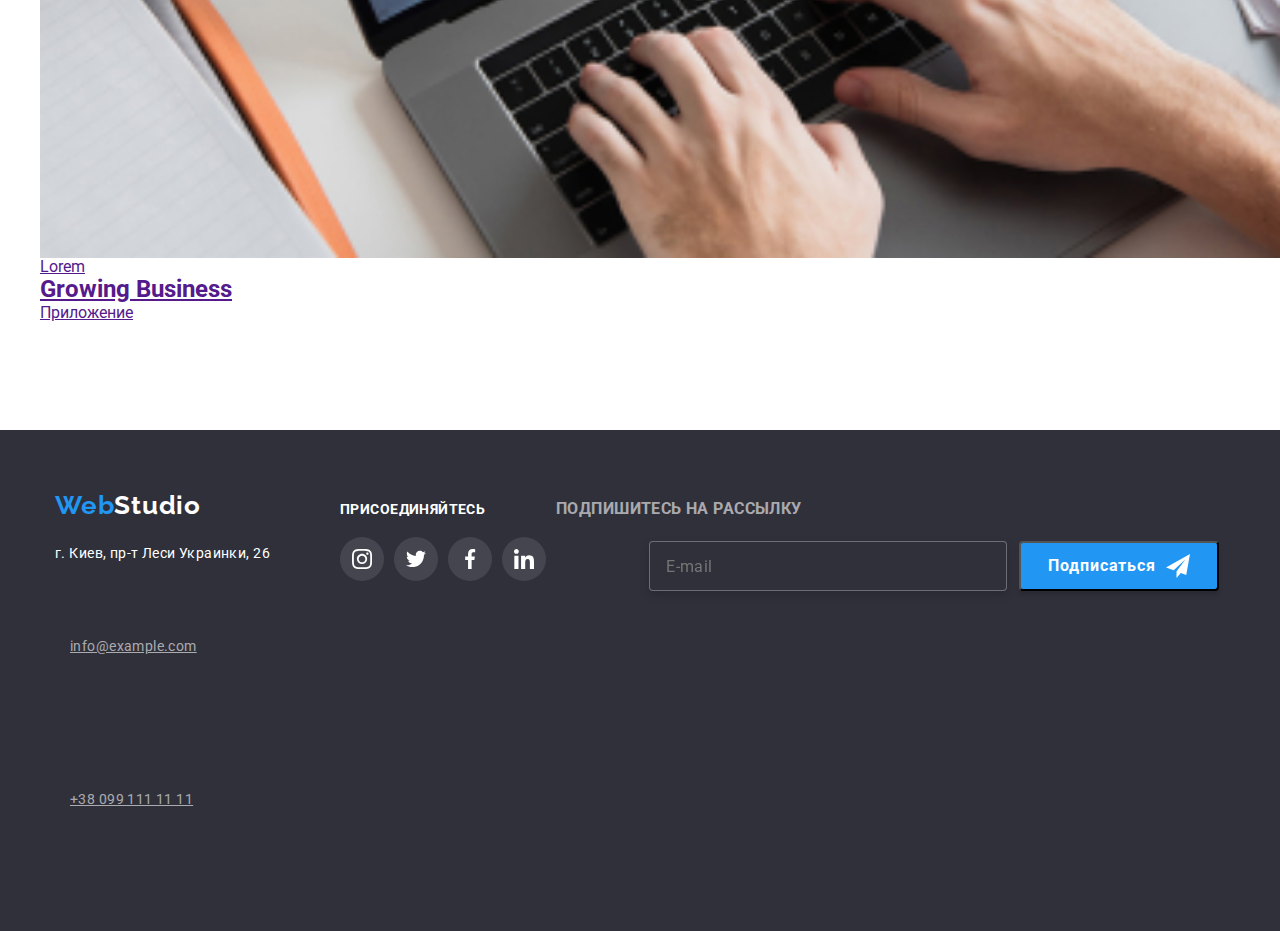
==== commit 354f8a87: "правки по бем" ====
--- a/portfolio.html
+++ b/portfolio.html
@@ -5,11 +5,12 @@
     <meta charset="UTF-8">
     <meta name="viewport" content="width=device-width, initial-scale=1.0">
     <title>portfolio</title>
+    
     <link
         href="https://fonts.googleapis.com/css2?family=Raleway:wght@700&family=Roboto:wght@400;500;700;900&display=swap"
         rel="stylesheet">
-    <link rel="stylesheet" href="./css/normalize.css">
-    <link rel="stylesheet" href="./css/style.css">
+    <link rel="stylesheet" href="https://cdnjs.cloudflare.com/ajax/libs/modern-normalize/1.0.0/modern-normalize.min.css">
+    <link rel="stylesheet" href="./css/main.css">
 
 </head>
 
@@ -18,73 +19,73 @@
     <!-- Шапка-->
 
     <header class="header">
-        <div class="container__header">
-            <nav class="header__main--nav">
-                <a class="header__logo">Web<span class="text">Studio</span></a>
+        <div class="container header__container">
     
-                <ul class="header__social--links">
-                    <li class="header__item"><a href="./index.html" class="header__link">Студия</a></li>
-                    <li class="header__item"><a href="" class="header__link--current">Портфолио</a></li>
-                    <li class="header__item"><a href="" class="header__link">Контакти</a></li>
+            <a class="logo header__logo">Web<span class="logo__text">Studio</span></a>
+    
+            <nav class="main-nav">
+                <ul class="navigation main-nav__navigation">
+                    <li class="main-nav__item"><a href="./index.html" class="main-nav__link">Студия</a></li>
+                    <li class="main-nav__item"><a href="" class="main-nav__current">Портфолио</a></li>
+                    <li class="main-nav__item"><a href="" class="main-nav__link">Контакти</a></li>
                 </ul>
+            </nav>
             
-    
-        <ul class="social-links-info">
-            <li class="item">
-                <a href="mailto:info@example.com" class="contacts-mail" aria-label="envelope">
-                    <svg class="icon" width="16" height="12">
-                        <use href="./images/iconssvg/symbol-defs.svg#icon-envelope-hover"></use>
-                    </svg>
-                    info@devstudio.com</a>
-            </li>
-            <li class="item">
-                <a href="tel:+380961111111" class="contacts-tel" aria-label="smartphone">
-                    <svg class="icon" width="10" height="16">
-                        <use href="./images/iconssvg/symbol-defs.svg#icon-smartphone"></use>
-                    </svg>
-                    +38 096 111 11 11</a>
-            </li>
-        </ul>
-            </nav>
-        </div>
+    <ul class="navigation info-contacts">
+        <li class="info-contacts__item">
+            <a href="mailto:info@example.com" class="info-contacts__mail" aria-label="envelope">
+                <svg class="info-contacts__icon" width="16" height="12">
+                    <use href="./images/iconssvg/symbol-defs.svg#icon-envelope-hover"></use>
+                </svg>
+                info@devstudio.com</a>
+        </li>
+        <li class="info-contacts__item">
+            <a href="tel:+380961111111" class="info-contacts__tel" aria-label="smartphone">
+                <svg class="info-contacts__icon" width="10" height="16">
+                    <use href="./images/iconssvg/symbol-defs.svg#icon-smartphone"></use>
+                </svg>
+                +38 096 111 11 11</a>
+        </li>
+    </ul>
+    </div>
     </header>
 
     <!--Портфолио-->
     <main>
 
         <section class="portfolio">
-            <div class="conteiner-portfolio">
-            <h1 class="none">Портфолио</h1>
-
-            <ul class="list-button">
-                <li class="section-button">
-                    <a class="list-list" href=""><button class="section-btn">Все</button></a>
-                </li>
-
-                <li class="section-button">
-                    <a class="list-list" href=""><button class="section-btn">Веб-сайты</button></a>
-                </li>
-
-                <li class="section-button">
-                    <a class="list-list" href=""><button class="section-btn">Приложения</button></a>
-                </li>
-
-                <li class="section-button">
-                    <a class="list-list" href=""><button class="section-btn">Дизайн</button></a>
-                </li>
-
-                <li class="section-button">
-                    <a class="list-list" href=""><button class="section-btn">Маркетинг</button></a>
+            <div class="conteiner__portfolio">
+            <h1 class="conteiner__none">Портфолио</h1>
+
+            <ul class="conteiner__list--button">
+                <li class="conteiner__section--button">
+                    <a class="conteiner__list--list" href=""><button class="conteiner__section--btn">Все</button></a>
+                </li>
+
+                <li class="conteiner__section-button">
+                    <a class="conteiner__list--list" href=""><button class="conteiner__section--btn">Веб-сайты</button></a>
+                </li>
+
+                <li class="conteiner__section-button">
+                    <a class="conteiner__list--list" href=""><button class="conteiner__section--btn">Приложения</button></a>
+                </li>
+
+                <li class="conteiner__section--button">
+                    <a class="conteiner__list--list" href=""><button class="conteiner__section--btn">Дизайн</button></a>
+                </li>
+
+                <li class="conteiner__section-button">
+                    <a class="list--list" href=""><button class="conteiner__section--btn">Маркетинг</button></a>
                 </li>
             </ul>
 
-            <ul class="list-portfolio">
-                <li class="card-portfolio">
-                    <a  class="art-card" href="">
-                        <div class="card-list">
+            <ul class="conteiner__list--portfolio">
+                <li class="conteiner__card--portfolio">
+                    <a  class="conteiner__art--card" href="">
+                        <div class="conteiner__card--list">
                             <img src="./images/portfolio.img/img.jpg" alt="ноутбук" />
-                        <div class="portfolio-overlay">
-                        <p class="text-overlay">Технокряк это современная площадка распространения коронавируса. Компании используют эту
+                        <div class="conteiner__portfolio--overlay">
+                        <p class="conteiner__text--overlay">Технокряк это современная площадка распространения коронавируса. Компании используют эту
                             платформу для цифрового
                             шпионажа и атак на защищённые сервера конкурентов.
                         </p>
@@ -92,138 +93,138 @@
                         </div>
 
 
-                        <div class="card-item">
-                            <h2 class="portfolio-info">Технокряк</h2>
-                            <p class="portfolio-finger">Веб-сайт</p>
+                        <div class="conteiner__card--item">
+                            <h2 class="conteiner__portfolio--info">Технокряк</h2>
+                            <p class="conteiner__portfolio--finger">Веб-сайт</p>
                         </div>
                         
                     </a>
                 </li>
 
-                <li class="card-portfolio">
-                    <a href="" class="art-card">
-                        <div class="card-list">
+                <li class="conteiner__card--portfolio">
+                    <a href="" class="conteiner__art--card">
+                        <div class="conteiner__card--list">
                             <img src="./images/portfolio.img/img(1).jpg" alt="баскетболисты" />
-                        <div class="portfolio-overlay">
-                            <p class="text-overlay">Lorem</p>
+                        <div class="conteiner__portfolio--overlay">
+                            <p class="conteiner__text--overlay">Lorem</p>
                         </div>
                         </div>
                     
-                        <div class="card-item">
-                            <h2 lang="en" class="portfolio-info">Постер New Orlean vs Golden Star</h2>
-                            <p class="portfolio-finger">Дизайн</p>
-                        </div>
-                    </a>
-                </li>
-
-                <li class="card-portfolio">
-                    <a href="" class="art-card">
-                        <div class="card-list">
+                        <div class="conteiner__card--item">
+                            <h2 lang="en" class="conteiner__portfolio--info">Постер New Orlean vs Golden Star</h2>
+                            <p class="conteiner__portfolio--finger">Дизайн</p>
+                        </div>
+                    </a>
+                </li>
+
+                <li class="conteiner__card--portfolio">
+                    <a href="" class="conteiner__art--card">
+                        <div class="conteiner__card--list">
                             <img src="./images/portfolio.img/img(2).jpg" alt="марка" />
-                        <div class="portfolio-overlay">
-                            <p class="text-overlay">Lorem</p>
+                        <div class="conteiner__portfolio--overlay">
+                            <p class="conteiner__text--overlay">Lorem</p>
                         </div>
                         </div>
                    
-                        <div class="card-item">
-                            <h2 lang="en" class="portfolio-info">Ресторан Seafood</h2>
-                            <p class="portfolio-finger">Приложение</p>
-                        </div>
-                    </a>
-                </li>
-
-                <li class="card-portfolio">
-                    <a href="" class="art-card">
-                        <div class="card-list">
+                        <div class="conteiner__card--item">
+                            <h2 lang="en" class="conteiner__portfolio--info">Ресторан Seafood</h2>
+                            <p class="conteiner__portfolio--finger">Приложение</p>
+                        </div>
+                    </a>
+                </li>
+
+                <li class="conteiner__card--portfolio">
+                    <a href="" class="conteiner__art--card">
+                        <div class="conteiner__card--list">
                             <img src="./images/portfolio.img/img(3).jpg" alt="наушники" />
-                        <div class="portfolio-overlay">
-                            <p class="text-overlay">Lorem</p>
+                        <div class="conteiner__portfolio--overlay">
+                            <p class="conteiner__text--overlay">Lorem</p>
                         </div>
                         </div>                    
 
-                        <div class="card-item">
-                            <h2 lang="en" class="portfolio-info">Проект Prime</h2>
-                            <p class="portfolio-finger">Маркетинг</p>
-                        </div>
-                    </a>
-                </li>
-
-                <li class="card-portfolio">
-                    <a href="" class="art-card">
-                        <div class="card-list">
+                        <div class="conteiner__card--item">
+                            <h2 lang="en" class="conteiner__portfolio--info">Проект Prime</h2>
+                            <p class="conteiner__portfolio--finger">Маркетинг</p>
+                        </div>
+                    </a>
+                </li>
+
+                <li class="conteiner__card--portfolio">
+                    <a href="" class="conteiner__art--card">
+                        <div class="conteiner__card--list">
                             <img src="./images/portfolio.img/img(4).jpg" alt="две коробки" />
-                        <div class="portfolio-overlay">
-                            <p class="text-overlay">Lorem</p>
+                        <div class="conteiner__portfolio--overlay">
+                            <p class="conteiner__text--overlay">Lorem</p>
                         </div>
                         </div>
                     
-                        <div class="card-item">
-                            <h2 lang="en" class="portfolio-info">Проект Boxes</h2>
-                            <p class="portfolio-finger">Веб-сайт</p>
-                        </div>
-                    </a>
-                </li>
-
-                <li class="card-portfolio">
-                    <a href="" class="art-card">
-                        <div class="card-list">
+                        <div class="conteiner__card--item">
+                            <h2 lang="en" class="conteiner__portfolio--info">Проект Boxes</h2>
+                            <p class="conteiner__portfolio--finger">Веб-сайт</p>
+                        </div>
+                    </a>
+                </li>
+
+                <li class="conteiner__card--portfolio">
+                    <a href="" class="conteiner__art--card">
+                        <div class="conteiner__car--list">
                             <img src="./images/portfolio.img/img(5).jpg" alt="монитор компьютера" />
-                        <div class="portfolio-overlay">
-                            <p class="text-overlay">Lorem</p>
-                        </div>
-                        </div>
-
-                        <div class="card-item">
-                            <h2 lang="en" class="portfolio-info">Inspiration has no Borders</h2>
-                            <p class="portfolio-finger">Веб-сайт</p>
-                        </div>
-                    </a>
-                </li>
-
-                <li class="card-portfolio">
-                    <a href="" class="art-card">
-                        <div class="card-list">
+                        <div class="conteiner__portfolio--overlay">
+                            <p class="conteiner__text--overlay">Lorem</p>
+                        </div>
+                        </div>
+
+                        <div class="card--item">
+                            <h2 lang="en" class="portfolio--info">Inspiration has no Borders</h2>
+                            <p class="portfolio--finger">Веб-сайт</p>
+                        </div>
+                    </a>
+                </li>
+
+                <li class="conteiner__card--portfolio">
+                    <a href="" class="conteiner__art--card">
+                        <div class="conteiner__card--list">
                             <img src="./images/portfolio.img/img(6).jpg" alt="журнал" />
-                        <div class="portfolio-overlay">
-                            <p class="text-overlay">Lorem</p>
-                        </div>
-                        </div>
-
-                        <div class="card-item">
-                            <h2 lang="en" class="portfolio-info">Издание Limited Edition</h2>
-                            <p class="portfolio-finger">Дизайн</p>
-                        </div>
-                    </a>
-                </li>
-
-                <li class="card-portfolio">
-                    <a href="" class="art-card">
-                        <div class="card-list">
+                        <div class="conteiner__portfolio--overlay">
+                            <p class="conteiner__text--overlay">Lorem</p>
+                        </div>
+                        </div>
+
+                        <div class="conteiner__card--item">
+                            <h2 lang="en" class="conteiner__portfolio--info">Издание Limited Edition</h2>
+                            <p class="conteiner__portfolio--finger">Дизайн</p>
+                        </div>
+                    </a>
+                </li>
+
+                <li class="conteiner__card--portfolio">
+                    <a href="" class="conteiner__art--card">
+                        <div class="conteiner__card--list">
                             <img src="./images/portfolio.img/img(7).jpg" alt="бирка" />
-                        <div class="portfolio-overlay">
-                            <p class="text-overlay">Lorem</p>
+                        <div class="conteiner__portfolio--overlay">
+                            <p class="conteiner__text--overlay">Lorem</p>
                         </div>
                         </div>                    
 
-                        <div class="card-item">
-                            <h2 lang="en" class="portfolio-info">Проект LAB</h2>
-                            <p class="portfolio-finger">Маркетинг</p>
-                        </div>
-                    </a>
-                </li>
-
-                <li class="card-portfolio">
-                    <a href="" class="art-card">
-                        <div class="card-list">
+                        <div class="conteiner__card--item">
+                            <h2 lang="en" class="conteiner__portfolio--info">Проект LAB</h2>
+                            <p class="conteiner__portfolio--finger">Маркетинг</p>
+                        </div>
+                    </a>
+                </li>
+
+                <li class="conteiner__card--portfolio">
+                    <a href="" class="conteiner__art--card">
+                        <div class="conteiner__card--list">
                             <img src="./images/portfolio.img/img(8).jpg" alt="работа за ноутбуком" />
-                        <div class="portfolio-overlay">
-                            <p class="text-overlay">Lorem</p>
+                        <div class="conteiner__portfolio--overlay">
+                            <p class="conteiner__text--overlay">Lorem</p>
                         </div>
                         </div>                    
 
-                        <div class="card-item">
-                            <h2 lang="en" class="portfolio-info">Growing Business</h2>
-                            <p class="portfolio-finger">Приложение</p>
+                        <div class="conteiner__card--item">
+                            <h2 lang="en" class="conteiner__portfolio--info">Growing Business</h2>
+                            <p class="conteiner__portfolio--finger">Приложение</p>
                         </div>
                     </a>
                 </li>
@@ -235,76 +236,76 @@
     <!-- Подвал-->
 
 <footer class="footer">
-    <div class="conteiner-info">
-        <div class="conteiner-footer">
-            <a class="logo-footer">Web<span class="span">Studio</span></a>
-
-            <address class="address-link">
-
-                <p class="link-info address">г. Киев, пр-т Леси Украинки, 26</p>
-
-                <p class="link-info">
-                    <a href="mailto:info@example.com" class="info">info@example.com</a>
+    <div class="conteiner__info">
+        <div class="conteiner__footer">
+            <a class="conteiner__logo--footer">Web<span class="conteiner__label">Studio</span></a>
+
+            <address class="conteiner__address--link">
+
+                <p class="conteiner__link--info conteiner__address">г. Киев, пр-т Леси Украинки, 26</p>
+
+                <p class="conteiner__link--info">
+                    <a href="mailto:info@example.com" class="conteiner__info">info@example.com</a>
                 </p>
 
-                <p class="link-info">
-                    <a href="tel:+380991111111" class="info">+38 099 111 11 11</a>
+                <p class="conteiner__link--info">
+                    <a href="tel:+380991111111" class="conteiner__info">+38 099 111 11 11</a>
                 </p>
             </address>
         </div>
 
-        <div class="cocial-icons">
-            <h3 class="info-text">ПРИСОЕДИНЯЙТЕСЬ</h3>
-
-            <ul class="list-info">
-                <li class="icon-list">
-                    <a href="" class="cocial-info">
-                        <svg class="icons-svg" width="20" height="20">
+        <div class="conteiner__cocial--icons">
+            <h3 class="conteiner__info--text">ПРИСОЕДИНЯЙТЕСЬ</h3>
+
+            <ul class="conteiner__list--info">
+                <li class="conteiner__icon--list">
+                    <a class="conteiner__cocial--info" href="">
+                        <svg class="conteiner__icons--svg" width="20" height="20">
                             <use href="./images/iconssvg/symbol-defs.svg#icon-instagram"></use>
                         </svg>
                     </a>
                 </li>
 
-                <li class="icon-list">
-                    <a href="" class="cocial-info">
-                        <svg class="icons-svg" width="20" height="20">
+                <li class="conteiner__icon--list">
+                    <a class="conteiner__cocial--info" href="">
+                        <svg class="conteiner__icons--svg" width="20" height="20">
                             <use href="./images/iconssvg/symbol-defs.svg#icon-twitter"></use>
                         </svg>
                     </a>
                 </li>
 
-                <li class="icon-list">
-                    <a href="" class="cocial-info">
-                        <svg class="icons-svg" width="20" height="20">
+                <li class="conteiner__icon--list">
+                    <a class="conteiner__cocial--info" href="">
+                        <svg class="conteiner__icons--svg" width="20" height="20">
                             <use href="./images/iconssvg/symbol-defs.svg#icon-facebook"></use>
                         </svg>
                     </a>
                 </li>
 
-                <li class="icon-list">
-                    <a href="" class="cocial-info">
-                        <svg class="icons-svg" width="20" height="20">
+                <li class="conteiner__icon--list">
+                    <a class="conteiner__cocial--info" href="">
+                        <svg class="conteiner__icons--svg" width="20" height="20">
                             <use href="./images/iconssvg/symbol-defs.svg#icon-linkedin"></use>
                         </svg>
                     </a>
                 </li>
             </ul>
         </div>
-        
-        <form>
-            <h3 class="text-info">ПОДПИШИТЕСЬ НА РАССЫЛКУ</h3>
-            <div class="form">
+
+        <div>
+            <h3 class="conteiner__text--info">ПОДПИШИТЕСЬ НА РАССЫЛКУ</h3>
+            <div class="conteiner__info--form">
                 <label>
-                    <input class="email" name="email" type="text" placeholder="E-mail" />
+                    <input class="conteiner__email" name="email" type="text" placeholder="E-mail" />
                 </label>
-                <button class="button" type="submit">
-                    <span class="text-foot">Подписаться</span>
-                    <svg class="telega" width="24" height="24">
+                <button class="conteiner__button" type="submit">
+                    <span class="conteiner__text--foot">Подписаться</span>
+                    <svg class="conteiner__telega" width="24" height="24">
                         <use href="./images/iconssvg/symbol-defs.svg#icon-icon-send-1"></use>
                     </svg>
                 </button>
             </div>
-        </form>
+        </div>
     </div>
 </footer>
 
--- a/css/main.css
+++ b/css/main.css
@@ -0,0 +1,1233 @@
+/*! modern-normalize v0.6.0 | MIT License | https://github.com/sindresorhus/modern-normalize */
+*,
+::after,
+::before {
+  -webkit-box-sizing: border-box;
+          box-sizing: border-box;
+}
+
+:root {
+  -moz-tab-size: 4;
+  -o-tab-size: 4;
+     tab-size: 4;
+}
+
+html {
+  line-height: 1.15;
+  -webkit-text-size-adjust: 100%;
+}
+
+body {
+  margin: 0;
+}
+
+body {
+  font-family: system-ui, -apple-system, "Segoe UI", Roboto, Helvetica, Arial, sans-serif, "Apple Color Emoji", "Segoe UI Emoji";
+}
+
+hr {
+  height: 0;
+}
+
+abbr[title] {
+  -webkit-text-decoration: underline dotted;
+          text-decoration: underline dotted;
+}
+
+b,
+strong {
+  font-weight: bolder;
+}
+
+code,
+kbd,
+pre,
+samp {
+  font-family: SFMono-Regular, Consolas, "Liberation Mono", Menlo, monospace;
+  font-size: 1em;
+}
+
+small {
+  font-size: 80%;
+}
+
+sub,
+sup {
+  font-size: 75%;
+  line-height: 0;
+  position: relative;
+  vertical-align: baseline;
+}
+
+sub {
+  bottom: -0.25em;
+}
+
+sup {
+  top: -0.5em;
+}
+
+button,
+input,
+optgroup,
+select,
+textarea {
+  font-family: inherit;
+  font-size: 100%;
+  line-height: 1.15;
+  margin: 0;
+}
+
+button,
+select {
+  text-transform: none;
+}
+
+[type=button],
+[type=reset],
+[type=submit],
+button {
+  -webkit-appearance: button;
+}
+
+[type=button]::-moz-focus-inner,
+[type=reset]::-moz-focus-inner,
+[type=submit]::-moz-focus-inner,
+button::-moz-focus-inner {
+  border-style: none;
+  padding: 0;
+}
+
+[type=button]:-moz-focusring,
+[type=reset]:-moz-focusring,
+[type=submit]:-moz-focusring,
+button:-moz-focusring {
+  outline: 1px dotted ButtonText;
+}
+
+fieldset {
+  padding: 0.35em 0.75em 0.625em;
+}
+
+legend {
+  padding: 0;
+}
+
+progress {
+  vertical-align: baseline;
+}
+
+[type=number]::-webkit-inner-spin-button,
+[type=number]::-webkit-outer-spin-button {
+  height: auto;
+}
+
+[type=search] {
+  -webkit-appearance: textfield;
+  outline-offset: -2px;
+}
+
+[type=search]::-webkit-search-decoration {
+  -webkit-appearance: none;
+}
+
+::-webkit-file-upload-button {
+  -webkit-appearance: button;
+  font: inherit;
+}
+
+summary {
+  display: list-item;
+}
+
+body {
+  color: var(--black-text);
+  font-family: Roboto, sans-serif;
+}
+
+h1,
+h2,
+h3,
+h4,
+h5,
+h6,
+p {
+  margin: 0;
+}
+
+img {
+  display: block;
+  width: 100%;
+  height: 100%;
+}
+
+ul,
+li {
+  list-style-type: none;
+}
+
+/* icon */
+.header {
+  border-bottom: 1px solid #ececec;
+}
+
+.header__container {
+  width: 1200px;
+  padding-left: 15px;
+  padding-right: 15px;
+  margin-left: auto;
+  margin-right: auto;
+  -webkit-box-align: center;
+      -ms-flex-align: center;
+          align-items: center;
+}
+
+.header__main--nav {
+  display: -webkit-box;
+  display: -ms-flexbox;
+  display: flex;
+  -webkit-box-align: center;
+      -ms-flex-align: center;
+          align-items: center;
+  margin-bottom: 0;
+}
+
+.header__logo {
+  color: #2196f3;
+  font-family: Raleway, sans-serif;
+  font-weight: 700;
+  font-size: 26px;
+  line-height: 31px;
+  letter-spacing: 0.03em;
+  padding-top: 25px;
+  padding-bottom: 24px;
+}
+
+.header__text {
+  font-family: Raleway, sans-serif;
+  color: #212121;
+  letter-spacing: 0.03em;
+}
+
+.header__social--links {
+  display: -webkit-box;
+  display: -ms-flexbox;
+  display: flex;
+  margin: 0;
+  margin-left: 93px;
+}
+
+.header__social--links .header__links::after,
+.header__social--links .header__link--current::after {
+  content: "";
+  display: -webkit-box;
+  display: -ms-flexbox;
+  display: flex;
+  width: 100%;
+  height: 4px;
+  position: absolute;
+  bottom: 0;
+  left: 0;
+  border-radius: 2px;
+  background-color: #2196f3;
+  -webkit-transform: translateY(1px);
+          transform: translateY(1px);
+  -webkit-transition: fill 250ms cubic-bezier(0.4, 0, 0.2, 1);
+  transition: fill 250ms cubic-bezier(0.4, 0, 0.2, 1);
+}
+.header__social--links .header__links::after-social--links > .header__social--links .header__links::after-item:not(:last-child),
+.header__social--links .header__links::after-social--links > .header__social--links .header__link--current::after-item:not(:last-child),
+.header__social--links .header__link--current::after-social--links > .header__social--links .header__links::after-item:not(:last-child),
+.header__social--links .header__link--current::after-social--links > .header__social--links .header__link--current::after-item:not(:last-child) {
+  margin-right: 50px;
+}
+
+.header__social-links .header__link {
+  color: #212121;
+  font-style: normal;
+  font-weight: 500;
+  font-size: 14px;
+  cursor: pointer;
+  -webkit-transition-property: color;
+  transition-property: color;
+  -webkit-transition-duration: 250ms;
+          transition-duration: 250ms;
+  -webkit-transition-timing-function: cubic-bezier(0.4, 0, 0.2, 1);
+          transition-timing-function: cubic-bezier(0.4, 0, 0.2, 1);
+}
+.header__social-links .header__link-social--links .header__social-links .header__link-link:hover, .header__social-links .header__link-social--links .header__social-links .header__link-link:focus {
+  color: #2196f3;
+  background: white;
+  text-decoration: none;
+  -webkit-transform: translateY(1px);
+          transform: translateY(1px);
+}
+
+.header__links,
+.header__link {
+  font-style: normal;
+  font-weight: 500;
+  cursor: pointer;
+  color: #2196f3;
+  padding-bottom: 30px;
+  position: relative;
+  -webkit-transition: fill 250ms cubic-bezier(0.4, 0, 0.2, 1);
+  transition: fill 250ms cubic-bezier(0.4, 0, 0.2, 1);
+}
+
+.header__link--current {
+  font-style: normal;
+  font-weight: 500;
+  cursor: pointer;
+  color: #2196f3;
+  position: relative;
+  padding-bottom: 31px;
+}
+
+.header__social--info {
+  display: -webkit-box;
+  display: -ms-flexbox;
+  display: flex;
+  margin-left: auto;
+}
+.header__social--info-item .header__social--info-icon {
+  margin-right: 10px;
+  -webkit-box-align: center;
+      -ms-flex-align: center;
+          align-items: center;
+  fill: #757575;
+  -webkit-transition-property: fill;
+  transition-property: fill;
+  -webkit-transition-duration: 250ms;
+          transition-duration: 250ms;
+  -webkit-transition-timing-function: cubic-bezier(0.4, 0, 0.2, 1);
+          transition-timing-function: cubic-bezier(0.4, 0, 0.2, 1);
+}
+.header__social--info-social--info > .header__social--info-item:not(:last-child) {
+  margin-right: 30px;
+}
+.header__social--info-icon:focus {
+  fill: #2196f3;
+}
+
+.header__contacts--mail {
+  display: -webkit-box;
+  display: -ms-flexbox;
+  display: flex;
+  -webkit-box-align: center;
+      -ms-flex-align: center;
+          align-items: center;
+  font-style: normal;
+  font-weight: 500;
+  font-size: 14px;
+  line-height: 16px;
+  letter-spacing: 0.02em;
+  color: #757575;
+  cursor: pointer;
+}
+
+.header__contacts--tel {
+  display: -webkit-box;
+  display: -ms-flexbox;
+  display: flex;
+  -webkit-box-align: center;
+      -ms-flex-align: center;
+          align-items: center;
+  font-style: normal;
+  font-weight: 500;
+  font-size: 14px;
+  line-height: 16px;
+  letter-spacing: 0.02em;
+  color: #757575;
+}
+
+.header__item .header__contacts--mail:focus,
+.header__item .header__contacts--tel:focus {
+  color: #2196f3;
+}
+
+.header__item .header__contacts--mail,
+.header__item .header__contacts--tel {
+  -webkit-transition-property: color;
+  transition-property: color;
+  -webkit-transition-duration: 250ms;
+          transition-duration: 250ms;
+  -webkit-transition-timing-function: cubic-bezier(0.4, 0, 0.2, 1);
+          transition-timing-function: cubic-bezier(0.4, 0, 0.2, 1);
+}
+
+.header__social--info .header__contacts--mail:focus .header__icon,
+.header__social--info .header__contacts--tel:focus .header__icon {
+  fill: #2196f3;
+}
+
+.header__social--info .header__item:hover .header__contacts--mail,
+.header__social--info .header__item:focus .header__contacts--mail,
+.header__social--info .header__item:hover .header__contacts--tel,
+.header__social--info .header__item:focus .header__contacts--tel {
+  color: #2196f3;
+}
+
+.header__social--info .header__item:hover .header__icon,
+.header__social--info .header__item:focus .header__icon {
+  fill: #2196f3;
+}
+
+.hero {
+  background: #2f303a;
+  padding-left: 15px;
+  padding-right: 15px;
+  margin-left: auto;
+  margin-right: auto;
+  -webkit-box-align: center;
+      -ms-flex-align: center;
+          align-items: center;
+}
+
+.conteiner__hero--overlay {
+  max-width: 1600px;
+  height: 600px;
+  margin-left: auto;
+  margin-right: auto;
+  background-image: -webkit-gradient(linear, left top, right top, from(rgba(47, 48, 58, 0.4)), to(rgba(47, 48, 58, 0.4))), url(../images/header.jpg);
+  background-image: linear-gradient(to right, rgba(47, 48, 58, 0.4), rgba(47, 48, 58, 0.4)), url(../images/header.jpg);
+  background-repeat: no-repeat;
+  background-size: auto;
+  background-position: center;
+}
+
+.conteiner__hero {
+  text-align: center;
+  padding-top: 200px;
+  padding-bottom: 200px;
+  width: 1200px;
+  margin: 0 auto;
+}
+.conteiner__hero-name {
+  font-style: normal;
+  font-weight: 900;
+  font-size: 44px;
+  color: white;
+  max-width: 696px;
+  margin: auto;
+}
+.conteiner__hero-current {
+  font-style: normal;
+  font-weight: bold;
+  font-size: 16px;
+  color: white;
+  background: #2196f3;
+  display: -webkit-box;
+  display: -ms-flexbox;
+  display: flex;
+  -webkit-box-pack: center;
+      -ms-flex-pack: center;
+          justify-content: center;
+  -webkit-box-align: center;
+      -ms-flex-align: center;
+          align-items: center;
+  height: 50px;
+  width: 200px;
+  margin-top: 30px;
+  padding-top: 10px;
+  padding-bottom: 10px;
+  margin-left: auto;
+  margin-right: auto;
+  border-radius: 4px;
+}
+
+.feature {
+  font-style: normal;
+  font-weight: bold;
+  font-size: 14px;
+  line-height: 16px;
+  letter-spacing: 0.03em;
+  text-transform: uppercase;
+  color: #212121;
+}
+
+.conteiner__feature {
+  width: 1200px;
+  padding-left: 15px;
+  padding-right: 15px;
+  padding-top: 94px;
+  margin-left: auto;
+  margin-right: auto;
+}
+
+.conteiner__feature--card {
+  display: -webkit-box;
+  display: -ms-flexbox;
+  display: flex;
+  -ms-flex-wrap: wrap;
+      flex-wrap: wrap;
+  margin-top: 0;
+  margin-bottom: 0;
+  padding-left: 0;
+  margin-right: -30px;
+}
+
+.conteiner__feature--item {
+  -ms-flex-preferred-size: calc(100% / 4 - 30px);
+      flex-basis: calc(100% / 4 - 30px);
+  margin-right: 30px;
+}
+.conteiner__feature--item-item h3 {
+  margin-top: 0;
+  margin-bottom: 10px;
+  font-size: 14px;
+}
+.conteiner__feature--item-item p {
+  width: 270px;
+}
+
+.conteiner__feature--info {
+  font-style: normal;
+  font-weight: normal;
+  font-size: 14px;
+  line-height: 24px;
+  letter-spacing: 0.03em;
+  color: #757575;
+}
+
+.conteiner__feature--list {
+  display: -webkit-box;
+  display: -ms-flexbox;
+  display: flex;
+  width: 270px;
+  height: 120px;
+  background-color: #f5f4fa;
+  padding: 25px 100px;
+  margin-bottom: 30px;
+}
+
+.conteiner__main {
+  width: 1200px;
+  padding-left: 15px;
+  padding-right: 15px;
+  padding-top: 94px;
+  padding-bottom: 94px;
+  margin-left: auto;
+  margin-right: auto;
+}
+
+.conteiner__alert {
+  font-style: normal;
+  font-weight: bold;
+  font-size: 36px;
+  line-height: 42px;
+  letter-spacing: 0.03em;
+  color: #212121;
+  margin-bottom: 50px;
+  text-align: center;
+}
+
+.conteiner__card {
+  display: -webkit-box;
+  display: -ms-flexbox;
+  display: flex;
+  -ms-flex-wrap: wrap;
+      flex-wrap: wrap;
+  margin-top: 0;
+  margin-bottom: 0;
+  padding-left: 0;
+  margin-right: 0;
+}
+
+.conteiner__images {
+  -ms-flex-preferred-size: calc(100% / 3 - 30px);
+      flex-basis: calc(100% / 3 - 30px);
+  margin-right: 30px;
+  position: relative;
+}
+
+.conteiner__images .conteiner__images--overlay {
+  position: absolute;
+  width: 100%;
+  height: auto;
+  bottom: 0;
+  padding-top: 27px;
+  padding-bottom: 27px;
+  font-style: normal;
+  font-weight: bold;
+  font-size: 14px;
+  line-height: 16px;
+  text-align: center;
+  letter-spacing: 0.03em;
+  text-transform: uppercase;
+  color: white;
+  background-color: rgba(47, 48, 58, 0.8);
+}
+
+.conteiner__team {
+  width: 1200px;
+  padding-left: 15px;
+  padding-right: 15px;
+  padding-top: 94px;
+  padding-bottom: 94px;
+  margin-left: auto;
+  margin-right: auto;
+  background: #f5f4fa;
+}
+
+.conteiner__main--team {
+  font-style: normal;
+  font-weight: bold;
+  font-size: 36px;
+  line-height: 42px;
+  letter-spacing: 0.03em;
+  color: #212121;
+  text-align: center;
+  margin-bottom: 50px;
+}
+
+.conteiner__team--item {
+  display: -webkit-box;
+  display: -ms-flexbox;
+  display: flex;
+  -ms-flex-wrap: wrap;
+      flex-wrap: wrap;
+  padding-left: 0;
+  margin-right: -30px;
+  margin-top: 0;
+  margin-bottom: 0;
+}
+
+.conteiner__team--images {
+  background: white;
+  margin-right: 30px;
+  -ms-flex-preferred-size: calc(100% / 4 - 30px);
+      flex-basis: calc(100% / 4 - 30px);
+  border-radius: 0px 0px 4px 4px;
+  -webkit-box-shadow: 0px 1px 3px rgba(0, 0, 0, 0.12), 0px 1px 1px rgba(0, 0, 0, 0.14), 0px 2px 1px rgba(0, 0, 0, 0.2);
+          box-shadow: 0px 1px 3px rgba(0, 0, 0, 0.12), 0px 1px 1px rgba(0, 0, 0, 0.14), 0px 2px 1px rgba(0, 0, 0, 0.2);
+}
+
+.conteiner__team--list {
+  text-align: center;
+  padding: 30px 32px;
+}
+
+.conteiner__team {
+  font-style: normal;
+  font-weight: 500;
+  font-size: 16px;
+  line-height: 19px;
+  letter-spacing: 0.03em;
+  color: #212121;
+  margin-bottom: 10px;
+}
+
+.conteiner__team--card {
+  font-style: normal;
+  font-weight: normal;
+  font-size: 16px;
+  line-height: 19px;
+  letter-spacing: 0.03em;
+  color: #757575;
+  margin-bottom: 16px;
+}
+
+.conteiner__cocial--link {
+  display: -webkit-box;
+  display: -ms-flexbox;
+  display: flex;
+}
+
+.conteiner__cocial--list {
+  margin-right: 10px;
+  border-radius: 50%;
+}
+
+.conteiner__cocial--list:last-child {
+  margin-right: 0;
+}
+
+.conteiner__cocial--item {
+  display: -webkit-box;
+  display: -ms-flexbox;
+  display: flex;
+  width: 44px;
+  height: 44px;
+  -webkit-box-align: center;
+      -ms-flex-align: center;
+          align-items: center;
+  -webkit-box-pack: center;
+      -ms-flex-pack: center;
+          justify-content: center;
+  -webkit-transition-property: background-color;
+  transition-property: background-color;
+  -webkit-transition-duration: 250ms;
+          transition-duration: 250ms;
+  -webkit-transition-timing-function: cubic-bezier(0.4, 0, 0.2, 1);
+          transition-timing-function: cubic-bezier(0.4, 0, 0.2, 1);
+}
+
+.conteiner__cocial--item:last-child {
+  margin-right: 0;
+  padding: 12px;
+}
+
+.conteiner__icon--svg {
+  fill: #afb1b8;
+  -webkit-transition-property: fill;
+  transition-property: fill;
+  -webkit-transition-duration: 250ms;
+          transition-duration: 250ms;
+  -webkit-transition-timing-function: cubic-bezier(0.4, 0, 0.2, 1);
+          transition-timing-function: cubic-bezier(0.4, 0, 0.2, 1);
+}
+
+.conteiner__cocial--item:focus {
+  background-color: #2196f3;
+}
+
+.conteiner__cocial--link .conteiner__cocial--list:hover .conteiner__icon--svg,
+.conteiner__cocial--link .conteiner__cocial--list:focus .conteiner__icon--svg {
+  fill: white;
+  -webkit-transition: opacity 1s, height 1s;
+  transition: opacity 1s, height 1s;
+}
+
+.conteiner__cocial--link .conteiner__cocial--list:hover,
+.conteiner__cocial--link .conteiner__cocial--list:focus {
+  background-color: #2196f3;
+}
+
+.conteiner__client {
+  width: 1200px;
+  padding-left: 15px;
+  padding-right: 15px;
+  padding-top: 94px;
+  padding-bottom: 80px;
+  margin-left: auto;
+  margin-right: auto;
+}
+
+.conteiner__clients {
+  font-style: normal;
+  font-weight: bold;
+  font-size: 36px;
+  line-height: 42px;
+  text-align: center;
+  letter-spacing: 0.03em;
+  margin-bottom: 50px;
+}
+
+.conteiner__list--client {
+  display: -webkit-box;
+  display: -ms-flexbox;
+  display: flex;
+  -webkit-box-pack: justify;
+      -ms-flex-pack: justify;
+          justify-content: space-between;
+  margin-left: -30px;
+  margin-right: -30px;
+  margin-top: 0;
+  margin-bottom: 0;
+}
+
+.conteiner__list--client .conteiner__clients--logo {
+  display: -webkit-box;
+  display: -ms-flexbox;
+  display: flex;
+  -webkit-box-pack: center;
+      -ms-flex-pack: center;
+          justify-content: center;
+  -webkit-box-align: center;
+      -ms-flex-align: center;
+          align-items: center;
+  width: 170px;
+  height: 90px;
+  color: #afb1b8;
+  border-radius: 4px;
+  border: 1px solid #afb1b8;
+  margin-right: 30px;
+  -ms-flex-preferred-size: calc(100% / 6 - 30px);
+      flex-basis: calc(100% / 6 - 30px);
+  cursor: pointer;
+}
+
+.conteiner__clients--logo .conteiner__list--logo {
+  -webkit-transition-property: border;
+  transition-property: border;
+  -webkit-transition-duration: 250ms;
+          transition-duration: 250ms;
+  -webkit-transition-timing-function: cubic-bezier(0.4, 0, 0.2, 1);
+          transition-timing-function: cubic-bezier(0.4, 0, 0.2, 1);
+}
+
+.conteiner__clients--svg {
+  fill: #afb1b8;
+  -webkit-transition-property: fill;
+  transition-property: fill;
+  -webkit-transition-duration: 250ms;
+          transition-duration: 250ms;
+  -webkit-transition-timing-function: cubic-bezier(0.4, 0, 0.2, 1);
+          transition-timing-function: cubic-bezier(0.4, 0, 0.2, 1);
+}
+
+.conteiner__clients--logo .conteiner__list--logo:hover,
+.conteiner__clients--logo .conteiner__list--logo:focus {
+  border-radius: 4px;
+  border: 1px solid #2196f3;
+  height: 90px;
+  width: 480px;
+}
+
+.conteiner__clients--logo .conteiner__list--logo:hover .conteiner__clients--svg,
+.conteiner__clients--logo .conteiner__list--logo:focus .conteiner__clients--svg {
+  fill: #2196f3;
+}
+
+.footer {
+  background: #2f303a;
+}
+
+.conteiner__info {
+  display: -webkit-box;
+  display: -ms-flexbox;
+  display: flex;
+  -webkit-box-align: baseline;
+      -ms-flex-align: baseline;
+          align-items: baseline;
+  margin: auto;
+  max-width: 1200px;
+  padding: 60px 15px;
+}
+
+.conteiner__cocial--icons {
+  margin-left: 70px;
+}
+
+.conteiner__logo--footer {
+  color: #2196f3;
+  font-family: Raleway, sans-serif;
+  font-weight: 700;
+  font-size: 26px;
+  line-height: 31px;
+  letter-spacing: 0.03em;
+}
+
+.conteiner__label {
+  font-family: Raleway, sans-serif;
+  font-style: normal;
+  font-weight: bold;
+  font-size: 26px;
+  line-height: 31px;
+  letter-spacing: 0.03em;
+  color: white;
+}
+
+.conteiner__info {
+  background: #2f303a;
+  color: rgba(255, 255, 255, 0.6);
+  font-style: normal;
+  font-weight: normal;
+  font-size: 14px;
+  line-height: 24px;
+  letter-spacing: 0.03em;
+}
+
+.conteiner__address--link {
+  margin-top: 20px;
+}
+
+.conteiner__address--link > .conteiner__link--info:not(:last-child) {
+  margin-bottom: 9px;
+}
+
+.conteiner__address {
+  font-style: normal;
+  font-weight: normal;
+  font-size: 14px;
+  line-height: 24px;
+  letter-spacing: 0.03em;
+  color: white;
+}
+
+.conteiner__info--text {
+  font-style: normal;
+  font-weight: bold;
+  font-size: 14px;
+  line-height: 16px;
+  letter-spacing: 0.03em;
+  text-transform: uppercase;
+  color: white;
+}
+
+.conteiner__list--info {
+  display: -webkit-box;
+  display: -ms-flexbox;
+  display: flex;
+  margin-top: 20px;
+  padding: 0;
+  cursor: pointer;
+  fill: currentColor;
+}
+
+.conteiner__list--info:focus .conteiner__icons--svg {
+  color: #2196f3;
+}
+
+.conteiner__list--info > .conteiner__icon--list:not(:last-child) {
+  margin-right: 10px;
+}
+
+.conteiner__icon--list {
+  padding: 12px;
+  margin-right: 10px;
+  border-radius: 50%;
+  background-color: rgba(255, 255, 255, 0.1);
+  cursor: pointer;
+}
+
+.conteiner__icons--svg {
+  display: -webkit-box;
+  display: -ms-flexbox;
+  display: flex;
+  -webkit-box-align: center;
+      -ms-flex-align: center;
+          align-items: center;
+  -webkit-box-pack: center;
+      -ms-flex-pack: center;
+          justify-content: center;
+  fill: white;
+  -webkit-transition-property: fill;
+  transition-property: fill;
+  -webkit-transition-duration: 250ms;
+          transition-duration: 250ms;
+  -webkit-transition-timing-function: cubic-bezier(0.4, 0, 0.2, 1);
+          transition-timing-function: cubic-bezier(0.4, 0, 0.2, 1);
+}
+
+.conteiner__list--info > .conteiner__cocial--info:hover,
+.conteiner__list--info > .conteiner__cocial--info:focus {
+  background-color: #2196f3;
+}
+
+.conteiner__list--info > .conteiner__icon--list:hover,
+.conteiner__list--info > .conteiner__icon--list:focus {
+  background-color: #2196f3;
+}
+
+.conteiner__icon--list .conteiner__cocial--info:focus,
+.conteiner__icon--list .conteiner__cocial--info:hover {
+  fill: #2196f3;
+}
+
+/* .cocial-info:focus {
+  fill: var(--blue-text);
+} */
+.conteiner__cocial--info {
+  -webkit-transition-property: backgraund-color;
+  transition-property: backgraund-color;
+  -webkit-transition-duration: 250ms;
+          transition-duration: 250ms;
+  -webkit-transition-timing-function: cubic-bezier(0.4, 0, 0.2, 1);
+          transition-timing-function: cubic-bezier(0.4, 0, 0.2, 1);
+}
+
+.conteiner__info--form {
+  display: -webkit-box;
+  display: -ms-flexbox;
+  display: flex;
+  margin-left: 93px;
+}
+
+.conteiner__text--foot {
+  font-style: normal;
+  font-weight: bold;
+  font-size: 16px;
+  line-height: 30px;
+  display: -webkit-box;
+  display: -ms-flexbox;
+  display: flex;
+  -webkit-box-align: center;
+      -ms-flex-align: center;
+          align-items: center;
+  text-align: center;
+  letter-spacing: 0.06em;
+  color: white;
+  margin-right: 10px;
+}
+
+.tconteiner__text--info {
+  font-style: normal;
+  font-weight: bold;
+  font-size: 14px;
+  line-height: 16px;
+  letter-spacing: 0.03em;
+  text-transform: uppercase;
+  color: white;
+  margin-left: 93px;
+}
+
+.conteiner__button {
+  display: -webkit-box;
+  display: -ms-flexbox;
+  display: flex;
+  width: 200px;
+  height: 50px;
+  margin-left: 12px;
+  background-color: #2196f3;
+  -webkit-box-shadow: 0px 4px 4px rgba(0, 0, 0, 0.15);
+          box-shadow: 0px 4px 4px rgba(0, 0, 0, 0.15);
+  border-radius: 4px;
+  margin-top: 20px;
+  -webkit-box-align: center;
+      -ms-flex-align: center;
+          align-items: center;
+  -webkit-box-pack: center;
+      -ms-flex-pack: center;
+          justify-content: center;
+  cursor: pointer;
+  -webkit-transition-property: backgraund-color;
+  transition-property: backgraund-color;
+  -webkit-transition-duration: 250ms;
+          transition-duration: 250ms;
+  -webkit-transition-timing-function: cubic-bezier(0.4, 0, 0.2, 1);
+          transition-timing-function: cubic-bezier(0.4, 0, 0.2, 1);
+}
+
+.conteiner__email {
+  font-style: normal;
+  font-weight: normal;
+  font-size: 16px;
+  line-height: 20px;
+  display: -webkit-box;
+  display: -ms-flexbox;
+  display: flex;
+  -webkit-box-align: center;
+      -ms-flex-align: center;
+          align-items: center;
+  letter-spacing: 0.03em;
+  width: 358px;
+  height: 50px;
+  padding-left: 16px;
+  margin-top: 20px;
+  color: white;
+  background-color: #2f303a;
+  border: 1px solid rgba(255, 255, 255, 0.3);
+  border-radius: 4px;
+  -webkit-box-sizing: border-box;
+          box-sizing: border-box;
+  -webkit-filter: drop-shadow(0px 4px 4px rgba(0, 0, 0, 0.15));
+          filter: drop-shadow(0px 4px 4px rgba(0, 0, 0, 0.15));
+  cursor: pointer;
+  -webkit-transition-property: backgraund-color;
+  transition-property: backgraund-color;
+  -webkit-transition-duration: 250ms;
+          transition-duration: 250ms;
+  -webkit-transition-timing-function: cubic-bezier(0.4, 0, 0.2, 1);
+          transition-timing-function: cubic-bezier(0.4, 0, 0.2, 1);
+}
+
+.conteiner__email:focus-within,
+.conteiner__email:hover,
+.conteiner__email:active {
+  border: 1px solid #2196f3;
+  border-radius: 4px;
+}
+
+.conteiner__button:focus,
+.conteiner__button:hover {
+  border: 1px solid #2196f3;
+  border-radius: 4px;
+}
+
+.conteiner__telega {
+  fill: white;
+}
+
+/* modal */
+/* portfolio */
+.none {
+  display: none;
+}
+
+.portfolio {
+  padding-top: 92px;
+  padding-bottom: 92px;
+}
+
+.conteiner-portfolio {
+  max-width: 1200px;
+  padding-left: 15px;
+  padding-right: 15px;
+  margin-left: auto;
+  margin-right: auto;
+}
+
+.list-button {
+  display: -webkit-box;
+  display: -ms-flexbox;
+  display: flex;
+  margin-bottom: 50px;
+  -webkit-box-pack: center;
+      -ms-flex-pack: center;
+          justify-content: center;
+}
+
+.list-button > .section-button:not(:last-child) {
+  margin-right: 8px;
+}
+
+.list-button .section-btn {
+  display: inline-block;
+  border: 1px solid transparent;
+  border-radius: 4px;
+  padding: 11px 22px;
+}
+
+.section-button {
+  font-style: normal;
+  font-weight: 500;
+  font-size: 16px;
+  line-height: 26px;
+  letter-spacing: 0.03em;
+  background: var(--background-section-four);
+  color: var(--black-text);
+  border-radius: 4px;
+  -webkit-transition-property: color, background-color, -webkit-box-shadow;
+  transition-property: color, background-color, -webkit-box-shadow;
+  transition-property: color, background-color, box-shadow;
+  transition-property: color, background-color, box-shadow, -webkit-box-shadow;
+  -webkit-transition-duration: var(--time);
+          transition-duration: var(--time);
+  -webkit-transition-timing-function: var(--cubic);
+          transition-timing-function: var(--cubic);
+}
+
+.section-button .section-btn:hover,
+.section-button .section-btn:focus {
+  color: var(--white-text);
+  background: var(--blue-text);
+  cursor: pointer;
+  -webkit-box-shadow: 0px 3px 1px rgba(0, 0, 0, 0.1), 0px 1px 2px rgba(0, 0, 0, 0.08), 0px 2px 2px rgba(0, 0, 0, 0.12);
+          box-shadow: 0px 3px 1px rgba(0, 0, 0, 0.1), 0px 1px 2px rgba(0, 0, 0, 0.08), 0px 2px 2px rgba(0, 0, 0, 0.12);
+  -webkit-transition-property: color, background-color, -webkit-box-shadow;
+  transition-property: color, background-color, -webkit-box-shadow;
+  transition-property: color, background-color, box-shadow;
+  transition-property: color, background-color, box-shadow, -webkit-box-shadow;
+  -webkit-transition-duration: var(--time);
+          transition-duration: var(--time);
+  -webkit-transition-timing-function: var(--cubic);
+          transition-timing-function: var(--cubic);
+}
+
+.list-list:focus .section-button {
+  background-color: var(--blue-text);
+}
+
+.section-btn {
+  font-style: normal;
+  font-weight: 500;
+  font-size: 16px;
+  line-height: 26px;
+}
+
+/* portfolio-card */
+.list-portfolio {
+  display: -webkit-box;
+  display: -ms-flexbox;
+  display: flex;
+  -ms-flex-wrap: wrap;
+      flex-wrap: wrap;
+  margin-left: -30px;
+  margin-top: -30px;
+  margin-bottom: 0;
+  padding: 0;
+}
+
+.list-portfolio > .card-portfolio {
+  border: 1px solid var(--border-card);
+  margin-left: 30px;
+  margin-top: 30px;
+  -ms-flex-preferred-size: calc(100% / 3 - 30px);
+      flex-basis: calc(100% / 3 - 30px);
+  -webkit-transition-property: -webkit-box-shadow;
+  transition-property: -webkit-box-shadow;
+  transition-property: box-shadow;
+  transition-property: box-shadow, -webkit-box-shadow;
+  -webkit-transition-duration: var(--time);
+          transition-duration: var(--time);
+  -webkit-transition-timing-function: var(--cubic);
+          transition-timing-function: var(--cubic);
+}
+
+.card-item {
+  padding: 20px 24px;
+}
+
+.portfolio-info {
+  font-style: normal;
+  font-weight: bold;
+  font-size: 18px;
+  line-height: 36px;
+  letter-spacing: 0.06em;
+  color: var(--black-text);
+  background: var(--white-list);
+}
+
+.portfolio-finger {
+  font-style: normal;
+  font-weight: normal;
+  font-size: 16px;
+  line-height: 30px;
+  letter-spacing: 0.03em;
+  color: var(--pepel-text);
+  background: var(--white-list);
+  margin-top: 4px;
+}
+
+.card-portfolio:hover,
+.card-portfolio:focus {
+  -webkit-box-shadow: 0px 1px 1px rgba(0, 0, 0, 0.12), 0px 4px 4px rgba(0, 0, 0, 0.06), 1px 4px 6px rgba(0, 0, 0, 0.16);
+          box-shadow: 0px 1px 1px rgba(0, 0, 0, 0.12), 0px 4px 4px rgba(0, 0, 0, 0.06), 1px 4px 6px rgba(0, 0, 0, 0.16);
+  -webkit-transform: translate(0);
+          transform: translate(0);
+}
+
+.card-list {
+  position: relative;
+  width: 368px;
+  height: 294px;
+  margin-left: auto;
+  margin-right: auto;
+  background-color: var(--hover-overlay);
+  overflow: hidden;
+}
+
+.art-card:hover .portfolio-overlay,
+.art-card:focus .portfolio-overlay {
+  -webkit-transform: translateY(0);
+          transform: translateY(0);
+  opacity: 1;
+}
+
+.portfolio-overlay {
+  position: absolute;
+  top: 0;
+  left: 0;
+  width: 100%;
+  height: 100%;
+  background-color: var(--hover-overlay);
+  opacity: 0;
+  -webkit-transform: translateY(100%);
+          transform: translateY(100%);
+  -webkit-transition: -webkit-transform 250ms cubic-bezier(0.4, 0, 0.2, 1);
+  transition: -webkit-transform 250ms cubic-bezier(0.4, 0, 0.2, 1);
+  transition: transform 250ms cubic-bezier(0.4, 0, 0.2, 1);
+  transition: transform 250ms cubic-bezier(0.4, 0, 0.2, 1), -webkit-transform 250ms cubic-bezier(0.4, 0, 0.2, 1);
+}
+
+.text-overlay {
+  font-style: normal;
+  font-weight: normal;
+  font-size: 18px;
+  line-height: 28px;
+  letter-spacing: 0.03em;
+  color: var(--white-text);
+  padding: 63px 24px;
+}/*# sourceMappingURL=main.css.map */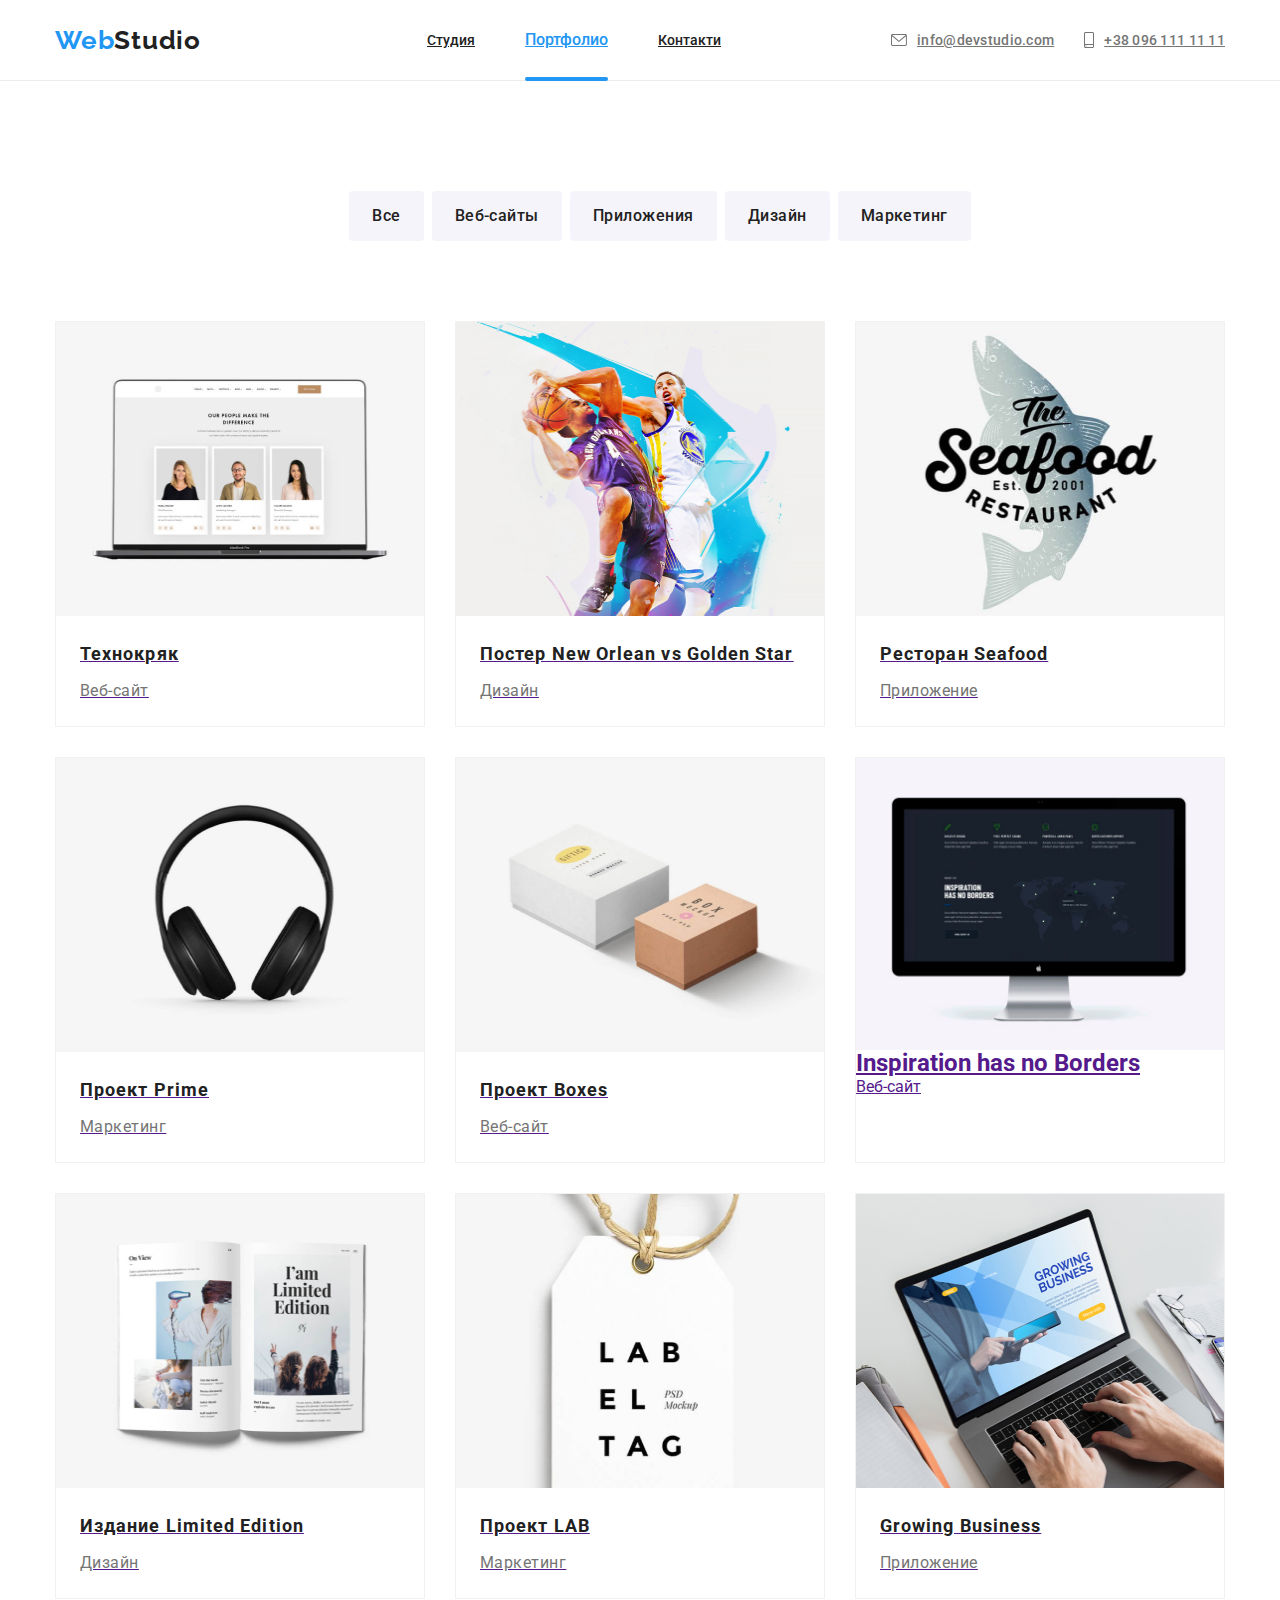
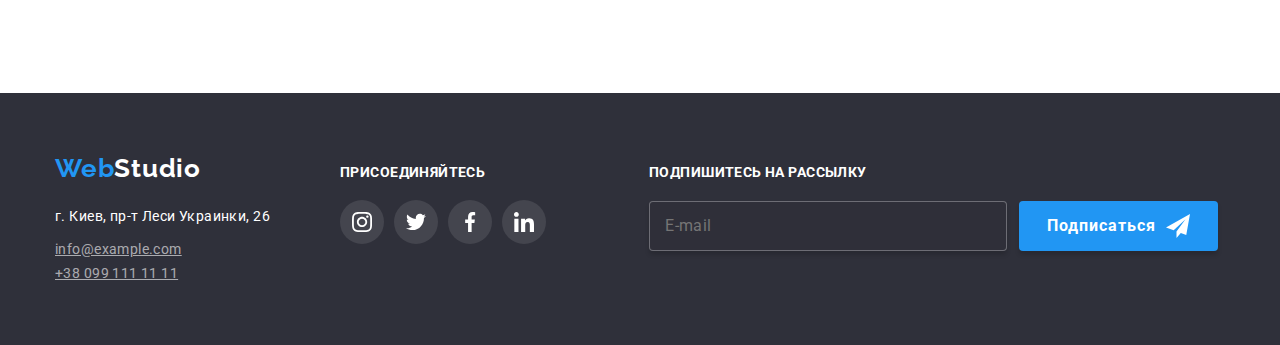
==== commit b6fbf086: "BEM+SCSS" ====
--- a/portfolio.html
+++ b/portfolio.html
@@ -52,239 +52,241 @@
 
     <!--Портфолио-->
     <main>
-
-        <section class="portfolio">
-            <div class="conteiner__portfolio">
-            <h1 class="conteiner__none">Портфолио</h1>
-
-            <ul class="conteiner__list--button">
-                <li class="conteiner__section--button">
-                    <a class="conteiner__list--list" href=""><button class="conteiner__section--btn">Все</button></a>
-                </li>
-
-                <li class="conteiner__section-button">
-                    <a class="conteiner__list--list" href=""><button class="conteiner__section--btn">Веб-сайты</button></a>
-                </li>
-
-                <li class="conteiner__section-button">
-                    <a class="conteiner__list--list" href=""><button class="conteiner__section--btn">Приложения</button></a>
-                </li>
-
-                <li class="conteiner__section--button">
-                    <a class="conteiner__list--list" href=""><button class="conteiner__section--btn">Дизайн</button></a>
-                </li>
-
-                <li class="conteiner__section-button">
-                    <a class="list--list" href=""><button class="conteiner__section--btn">Маркетинг</button></a>
+    
+    <section class="portfolio">
+            <div class="conteiner">
+            <h1 class="conteiner-none">Портфолио</h1>
+
+            <ul class="list-button">
+                <li class="list-button__title">
+                    <a class="list-button__list" href=""><button type="button" class="list-button__btn">Все</button></a>
+                </li>
+
+                <li class="list-button__title">
+                    <a class="list-button__list" href=""><button type="button" class="list-button__btn">Веб-сайты</button></a>
+                </li>
+
+                <li class="list-button__title">
+                    <a class="list-button__list" href=""><button type="button" class="list-button__btn">Приложения</button></a>
+                </li>
+
+                <li class="list-button__title">
+                    <a class="list-button__list" href=""><button type="button" class="list-button__btn">Дизайн</button></a>
+                </li>
+
+                <li class="list-button__title">
+                    <a class="list-button__list" href=""><button type="button" class="list-button__btn">Маркетинг</button></a>
                 </li>
             </ul>
 
-            <ul class="conteiner__list--portfolio">
-                <li class="conteiner__card--portfolio">
-                    <a  class="conteiner__art--card" href="">
-                        <div class="conteiner__card--list">
-                            <img src="./images/portfolio.img/img.jpg" alt="ноутбук" />
-                        <div class="conteiner__portfolio--overlay">
-                        <p class="conteiner__text--overlay">Технокряк это современная площадка распространения коронавируса. Компании используют эту
-                            платформу для цифрового
-                            шпионажа и атак на защищённые сервера конкурентов.
-                        </p>
-                        </div>
-                        </div>
-
-
-                        <div class="conteiner__card--item">
-                            <h2 class="conteiner__portfolio--info">Технокряк</h2>
-                            <p class="conteiner__portfolio--finger">Веб-сайт</p>
-                        </div>
-                        
-                    </a>
-                </li>
-
-                <li class="conteiner__card--portfolio">
-                    <a href="" class="conteiner__art--card">
-                        <div class="conteiner__card--list">
-                            <img src="./images/portfolio.img/img(1).jpg" alt="баскетболисты" />
-                        <div class="conteiner__portfolio--overlay">
-                            <p class="conteiner__text--overlay">Lorem</p>
-                        </div>
-                        </div>
+            
+        <ul class="conteiner__list--portfolio">
+            
+            <li class="conteiner__card--portfolio">
+                <a  class="conteiner__art--card" href="">
+                    <div class="conteiner__card--list">
+                        <img src="./images/portfolio.img/img.jpg" alt="ноутбук" />
+                    <div class="conteiner__portfolio--overlay">
+                    <p class="conteiner__text--overlay">Технокряк это современная площадка распространения коронавируса. Компании используют эту
+                        платформу для цифрового
+                        шпионажа и атак на защищённые сервера конкурентов.
+                    </p>
+                    </div>
+                    </div>
+
+
+                    <div class="conteiner__card--item">
+                        <h2 class="conteiner__portfolio--info">Технокряк</h2>
+                        <p class="conteiner__portfolio--finger">Веб-сайт</p>
+                    </div>
                     
-                        <div class="conteiner__card--item">
-                            <h2 lang="en" class="conteiner__portfolio--info">Постер New Orlean vs Golden Star</h2>
-                            <p class="conteiner__portfolio--finger">Дизайн</p>
-                        </div>
-                    </a>
-                </li>
-
-                <li class="conteiner__card--portfolio">
-                    <a href="" class="conteiner__art--card">
-                        <div class="conteiner__card--list">
-                            <img src="./images/portfolio.img/img(2).jpg" alt="марка" />
-                        <div class="conteiner__portfolio--overlay">
-                            <p class="conteiner__text--overlay">Lorem</p>
-                        </div>
-                        </div>
-                   
-                        <div class="conteiner__card--item">
-                            <h2 lang="en" class="conteiner__portfolio--info">Ресторан Seafood</h2>
-                            <p class="conteiner__portfolio--finger">Приложение</p>
-                        </div>
-                    </a>
-                </li>
-
-                <li class="conteiner__card--portfolio">
-                    <a href="" class="conteiner__art--card">
-                        <div class="conteiner__card--list">
-                            <img src="./images/portfolio.img/img(3).jpg" alt="наушники" />
-                        <div class="conteiner__portfolio--overlay">
-                            <p class="conteiner__text--overlay">Lorem</p>
-                        </div>
-                        </div>                    
-
-                        <div class="conteiner__card--item">
-                            <h2 lang="en" class="conteiner__portfolio--info">Проект Prime</h2>
-                            <p class="conteiner__portfolio--finger">Маркетинг</p>
-                        </div>
-                    </a>
-                </li>
-
-                <li class="conteiner__card--portfolio">
-                    <a href="" class="conteiner__art--card">
-                        <div class="conteiner__card--list">
-                            <img src="./images/portfolio.img/img(4).jpg" alt="две коробки" />
-                        <div class="conteiner__portfolio--overlay">
-                            <p class="conteiner__text--overlay">Lorem</p>
-                        </div>
-                        </div>
-                    
-                        <div class="conteiner__card--item">
-                            <h2 lang="en" class="conteiner__portfolio--info">Проект Boxes</h2>
-                            <p class="conteiner__portfolio--finger">Веб-сайт</p>
-                        </div>
-                    </a>
-                </li>
-
-                <li class="conteiner__card--portfolio">
-                    <a href="" class="conteiner__art--card">
-                        <div class="conteiner__car--list">
-                            <img src="./images/portfolio.img/img(5).jpg" alt="монитор компьютера" />
-                        <div class="conteiner__portfolio--overlay">
-                            <p class="conteiner__text--overlay">Lorem</p>
-                        </div>
-                        </div>
-
-                        <div class="card--item">
-                            <h2 lang="en" class="portfolio--info">Inspiration has no Borders</h2>
-                            <p class="portfolio--finger">Веб-сайт</p>
-                        </div>
-                    </a>
-                </li>
-
-                <li class="conteiner__card--portfolio">
-                    <a href="" class="conteiner__art--card">
-                        <div class="conteiner__card--list">
-                            <img src="./images/portfolio.img/img(6).jpg" alt="журнал" />
-                        <div class="conteiner__portfolio--overlay">
-                            <p class="conteiner__text--overlay">Lorem</p>
-                        </div>
-                        </div>
-
-                        <div class="conteiner__card--item">
-                            <h2 lang="en" class="conteiner__portfolio--info">Издание Limited Edition</h2>
-                            <p class="conteiner__portfolio--finger">Дизайн</p>
-                        </div>
-                    </a>
-                </li>
-
-                <li class="conteiner__card--portfolio">
-                    <a href="" class="conteiner__art--card">
-                        <div class="conteiner__card--list">
-                            <img src="./images/portfolio.img/img(7).jpg" alt="бирка" />
-                        <div class="conteiner__portfolio--overlay">
-                            <p class="conteiner__text--overlay">Lorem</p>
-                        </div>
-                        </div>                    
-
-                        <div class="conteiner__card--item">
-                            <h2 lang="en" class="conteiner__portfolio--info">Проект LAB</h2>
-                            <p class="conteiner__portfolio--finger">Маркетинг</p>
-                        </div>
-                    </a>
-                </li>
-
-                <li class="conteiner__card--portfolio">
-                    <a href="" class="conteiner__art--card">
-                        <div class="conteiner__card--list">
-                            <img src="./images/portfolio.img/img(8).jpg" alt="работа за ноутбуком" />
-                        <div class="conteiner__portfolio--overlay">
-                            <p class="conteiner__text--overlay">Lorem</p>
-                        </div>
-                        </div>                    
-
-                        <div class="conteiner__card--item">
-                            <h2 lang="en" class="conteiner__portfolio--info">Growing Business</h2>
-                            <p class="conteiner__portfolio--finger">Приложение</p>
-                        </div>
-                    </a>
-                </li>
-            </ul>
-            </div>
-        </section>
-    </main>
-
-    <!-- Подвал-->
-
+                </a>
+            </li>
+
+            <li class="conteiner__card--portfolio">
+                <a href="" class="conteiner__art--card">
+                    <div class="conteiner__card--list">
+                        <img src="./images/portfolio.img/img(1).jpg" alt="баскетболисты" />
+                    <div class="conteiner__portfolio--overlay">
+                        <p class="conteiner__text--overlay">Lorem</p>
+                    </div>
+                    </div>
+                
+                    <div class="conteiner__card--item">
+                        <h2 lang="en" class="conteiner__portfolio--info">Постер New Orlean vs Golden Star</h2>
+                        <p class="conteiner__portfolio--finger">Дизайн</p>
+                    </div>
+                </a>
+            </li>
+
+            <li class="conteiner__card--portfolio">
+                <a href="" class="conteiner__art--card">
+                    <div class="conteiner__card--list">
+                        <img src="./images/portfolio.img/img(2).jpg" alt="марка" />
+                    <div class="conteiner__portfolio--overlay">
+                        <p class="conteiner__text--overlay">Lorem</p>
+                    </div>
+                    </div>
+                
+                    <div class="conteiner__card--item">
+                        <h2 lang="en" class="conteiner__portfolio--info">Ресторан Seafood</h2>
+                        <p class="conteiner__portfolio--finger">Приложение</p>
+                    </div>
+                </a>
+            </li>
+
+            <li class="conteiner__card--portfolio">
+                <a href="" class="conteiner__art--card">
+                    <div class="conteiner__card--list">
+                        <img src="./images/portfolio.img/img(3).jpg" alt="наушники" />
+                    <div class="conteiner__portfolio--overlay">
+                        <p class="conteiner__text--overlay">Lorem</p>
+                    </div>
+                    </div>                    
+
+                    <div class="conteiner__card--item">
+                        <h2 lang="en" class="conteiner__portfolio--info">Проект Prime</h2>
+                        <p class="conteiner__portfolio--finger">Маркетинг</p>
+                    </div>
+                </a>
+            </li>
+
+            <li class="conteiner__card--portfolio">
+                <a href="" class="conteiner__art--card">
+                    <div class="conteiner__card--list">
+                        <img src="./images/portfolio.img/img(4).jpg" alt="две коробки" />
+                    <div class="conteiner__portfolio--overlay">
+                        <p class="conteiner__text--overlay">Lorem</p>
+                    </div>
+                    </div>
+                
+                    <div class="conteiner__card--item">
+                        <h2 lang="en" class="conteiner__portfolio--info">Проект Boxes</h2>
+                        <p class="conteiner__portfolio--finger">Веб-сайт</p>
+                    </div>
+                </a>
+            </li>
+
+            <li class="conteiner__card--portfolio">
+                <a href="" class="conteiner__art--card">
+                    <div class="conteiner__car--list">
+                        <img src="./images/portfolio.img/img(5).jpg" alt="монитор компьютера" />
+                    <div class="conteiner__portfolio--overlay">
+                        <p class="conteiner__text--overlay">Lorem</p>
+                    </div>
+                    </div>
+
+                    <div class="card--item">
+                        <h2 lang="en" class="portfolio--info">Inspiration has no Borders</h2>
+                        <p class="portfolio--finger">Веб-сайт</p>
+                    </div>
+                </a>
+            </li>
+
+            <li class="conteiner__card--portfolio">
+                <a href="" class="conteiner__art--card">
+                    <div class="conteiner__card--list">
+                        <img src="./images/portfolio.img/img(6).jpg" alt="журнал" />
+                    <div class="conteiner__portfolio--overlay">
+                        <p class="conteiner__text--overlay">Lorem</p>
+                    </div>
+                    </div>
+
+                    <div class="conteiner__card--item">
+                        <h2 lang="en" class="conteiner__portfolio--info">Издание Limited Edition</h2>
+                        <p class="conteiner__portfolio--finger">Дизайн</p>
+                    </div>
+                </a>
+            </li>
+
+            <li class="conteiner__card--portfolio">
+                <a href="" class="conteiner__art--card">
+                    <div class="conteiner__card--list">
+                        <img src="./images/portfolio.img/img(7).jpg" alt="бирка" />
+                    <div class="conteiner__portfolio--overlay">
+                        <p class="conteiner__text--overlay">Lorem</p>
+                    </div>
+                    </div>                    
+
+                    <div class="conteiner__card--item">
+                        <h2 lang="en" class="conteiner__portfolio--info">Проект LAB</h2>
+                        <p class="conteiner__portfolio--finger">Маркетинг</p>
+                    </div>
+                </a>
+            </li>
+
+            <li class="conteiner__card--portfolio">
+                <a href="" class="conteiner__art--card">
+                    <div class="conteiner__card--list">
+                        <img src="./images/portfolio.img/img(8).jpg" alt="работа за ноутбуком" />
+                    <div class="conteiner__portfolio--overlay">
+                        <p class="conteiner__text--overlay">Lorem</p>
+                    </div>
+                    </div>                    
+
+                    <div class="conteiner__card--item">
+                        <h2 lang="en" class="conteiner__portfolio--info">Growing Business</h2>
+                        <p class="conteiner__portfolio--finger">Приложение</p>
+                    </div>
+                </a>
+            </li>
+        </ul>
+        </div>
+    </section>
+</main>
+
+<!-- Подвал-->
 <footer class="footer">
     <div class="conteiner__info">
-        <div class="conteiner__footer">
-            <a class="conteiner__logo--footer">Web<span class="conteiner__label">Studio</span></a>
-
-            <address class="conteiner__address--link">
-
-                <p class="conteiner__link--info conteiner__address">г. Киев, пр-т Леси Украинки, 26</p>
-
-                <p class="conteiner__link--info">
-                    <a href="mailto:info@example.com" class="conteiner__info">info@example.com</a>
+
+        <div class="conteiner-footer">
+            <a class="logo footer__logo">Web<span class="logo__label">Studio</span></a>
+
+            <address class="address">
+
+                <p class="link address__link">г. Киев, пр-т Леси Украинки, 26</p>
+
+                <p class="address__mail">
+                    <a href="mailto:info@example.com" class="address__info">info@example.com</a>
                 </p>
 
-                <p class="conteiner__link--info">
-                    <a href="tel:+380991111111" class="conteiner__info">+38 099 111 11 11</a>
+                <p class="address__phone">
+                    <a href="tel:+380991111111" class="address__info">+38 099 111 11 11</a>
                 </p>
             </address>
         </div>
 
-        <div class="conteiner__cocial--icons">
-            <h3 class="conteiner__info--text">ПРИСОЕДИНЯЙТЕСЬ</h3>
-
-            <ul class="conteiner__list--info">
-                <li class="conteiner__icon--list">
-                    <a class="conteiner__cocial--info" href="">
-                        <svg class="conteiner__icons--svg" width="20" height="20">
+        <div class="cocial footer__cocial">
+            <h3 class="cocial__info">ПРИСОЕДИНЯЙТЕСЬ</h3>
+
+            <ul class="list-info cocial__list-info">
+                <li class="icon-list cocial__icon-list">
+                    <a class="cocial__info-link" href="">
+                        <svg class="cocial__icons-svg" width="20" height="20">
                             <use href="./images/iconssvg/symbol-defs.svg#icon-instagram"></use>
                         </svg>
                     </a>
                 </li>
 
-                <li class="conteiner__icon--list">
-                    <a class="conteiner__cocial--info" href="">
-                        <svg class="conteiner__icons--svg" width="20" height="20">
+                <li class="icon-list cocial__icon-list">
+                    <a class="cocial__info-link" href="">
+                        <svg class="cocial__icons-svg" width="20" height="20">
                             <use href="./images/iconssvg/symbol-defs.svg#icon-twitter"></use>
                         </svg>
                     </a>
                 </li>
 
-                <li class="conteiner__icon--list">
-                    <a class="conteiner__cocial--info" href="">
-                        <svg class="conteiner__icons--svg" width="20" height="20">
+                <li class="icon-list cocial__icon-list">
+                    <a class="cocial__info-link" href="">
+                        <svg class="cocial__icons-svg" width="20" height="20">
                             <use href="./images/iconssvg/symbol-defs.svg#icon-facebook"></use>
                         </svg>
                     </a>
                 </li>
 
-                <li class="conteiner__icon--list">
-                    <a class="conteiner__cocial--info" href="">
-                        <svg class="conteiner__icons--svg" width="20" height="20">
+                <li class="icon-list cocial__icon-list">
+                    <a class="cocial__info-link" href="">
+                        <svg class="cocial__icons-svg" width="20" height="20">
                             <use href="./images/iconssvg/symbol-defs.svg#icon-linkedin"></use>
                         </svg>
                     </a>
@@ -292,20 +294,18 @@
             </ul>
         </div>
 
-        <div>
-            <h3 class="conteiner__text--info">ПОДПИШИТЕСЬ НА РАССЫЛКУ</h3>
-            <div class="conteiner__info--form">
-                <label>
-                    <input class="conteiner__email" name="email" type="text" placeholder="E-mail" />
-                </label>
-                <button class="conteiner__button" type="submit">
-                    <span class="conteiner__text--foot">Подписаться</span>
-                    <svg class="conteiner__telega" width="24" height="24">
+        <form class="subscribe" name="footer-form">
+            <label class="subscribe__text" for="e-mail">ПОДПИШИТЕСЬ НА РАССЫЛКУ</label>
+            <div class="subscribe__info">
+                <input class="subscribe__input" type="email" name="email" placeholder="E-mail" id="e-mail" />
+
+                <button class="subscribe__button" type="submit">Подписаться
+                    <svg class="subscribe__icon" width="24" height="24">
                         <use href="./images/iconssvg/symbol-defs.svg#icon-icon-send-1"></use>
                     </svg>
                 </button>
             </div>
-        </div>
+        </form>
     </div>
 </footer>
 
--- a/css/main.css
+++ b/css/main.css
@@ -3,13 +3,13 @@
 ::after,
 ::before {
   -webkit-box-sizing: border-box;
-          box-sizing: border-box;
+  box-sizing: border-box;
 }
 
 :root {
   -moz-tab-size: 4;
   -o-tab-size: 4;
-     tab-size: 4;
+  tab-size: 4;
 }
 
 html {
@@ -31,7 +31,7 @@
 
 abbr[title] {
   -webkit-text-decoration: underline dotted;
-          text-decoration: underline dotted;
+  text-decoration: underline dotted;
 }
 
 b,
@@ -141,7 +141,6 @@
 }
 
 body {
-  color: var(--black-text);
   font-family: Roboto, sans-serif;
 }
 
@@ -172,6 +171,9 @@
 }
 
 .header__container {
+  display: -webkit-box;
+  display: -ms-flexbox;
+  display: flex;
   width: 1200px;
   padding-left: 15px;
   padding-right: 15px;
@@ -182,18 +184,8 @@
           align-items: center;
 }
 
-.header__main--nav {
-  display: -webkit-box;
-  display: -ms-flexbox;
-  display: flex;
-  -webkit-box-align: center;
-      -ms-flex-align: center;
-          align-items: center;
-  margin-bottom: 0;
-}
-
-.header__logo {
-  color: #2196f3;
+.logo {
+  text-decoration: none;
   font-family: Raleway, sans-serif;
   font-weight: 700;
   font-size: 26px;
@@ -203,13 +195,18 @@
   padding-bottom: 24px;
 }
 
-.header__text {
+.header__logo {
+  margin-right: 93px;
+  color: #2196f3;
+}
+
+.logo__text {
   font-family: Raleway, sans-serif;
   color: #212121;
   letter-spacing: 0.03em;
 }
 
-.header__social--links {
+.navigation {
   display: -webkit-box;
   display: -ms-flexbox;
   display: flex;
@@ -217,8 +214,8 @@
   margin-left: 93px;
 }
 
-.header__social--links .header__links::after,
-.header__social--links .header__link--current::after {
+.main-nav__navigation .main-nav__links::after,
+.main-nav__navigation .main-nav__current::after {
   content: "";
   display: -webkit-box;
   display: -ms-flexbox;
@@ -231,18 +228,16 @@
   border-radius: 2px;
   background-color: #2196f3;
   -webkit-transform: translateY(1px);
-          transform: translateY(1px);
+  transform: translateY(1px);
   -webkit-transition: fill 250ms cubic-bezier(0.4, 0, 0.2, 1);
   transition: fill 250ms cubic-bezier(0.4, 0, 0.2, 1);
 }
-.header__social--links .header__links::after-social--links > .header__social--links .header__links::after-item:not(:last-child),
-.header__social--links .header__links::after-social--links > .header__social--links .header__link--current::after-item:not(:last-child),
-.header__social--links .header__link--current::after-social--links > .header__social--links .header__links::after-item:not(:last-child),
-.header__social--links .header__link--current::after-social--links > .header__social--links .header__link--current::after-item:not(:last-child) {
+
+.main-nav__navigation > .main-nav__item:not(:last-child) {
   margin-right: 50px;
 }
 
-.header__social-links .header__link {
+.main-nav__navigation .main-nav__link {
   color: #212121;
   font-style: normal;
   font-weight: 500;
@@ -255,7 +250,9 @@
   -webkit-transition-timing-function: cubic-bezier(0.4, 0, 0.2, 1);
           transition-timing-function: cubic-bezier(0.4, 0, 0.2, 1);
 }
-.header__social-links .header__link-social--links .header__social-links .header__link-link:hover, .header__social-links .header__link-social--links .header__social-links .header__link-link:focus {
+
+.main-nav__navigation .main-nav__link:hover,
+.main-nav__navigation .main-nav__link:focus {
   color: #2196f3;
   background: white;
   text-decoration: none;
@@ -263,8 +260,12 @@
           transform: translateY(1px);
 }
 
-.header__links,
-.header__link {
+.main-nav__navigation .main-nav__current {
+  color: #2196f3;
+}
+
+.main-nav__links,
+.main-nav__link {
   font-style: normal;
   font-weight: 500;
   cursor: pointer;
@@ -275,7 +276,7 @@
   transition: fill 250ms cubic-bezier(0.4, 0, 0.2, 1);
 }
 
-.header__link--current {
+.main-nav__current {
   font-style: normal;
   font-weight: 500;
   cursor: pointer;
@@ -284,13 +285,14 @@
   padding-bottom: 31px;
 }
 
-.header__social--info {
+.info-contacts {
   display: -webkit-box;
   display: -ms-flexbox;
   display: flex;
   margin-left: auto;
 }
-.header__social--info-item .header__social--info-icon {
+
+.info-contacts__item .info-contacts__icon {
   margin-right: 10px;
   -webkit-box-align: center;
       -ms-flex-align: center;
@@ -303,14 +305,16 @@
   -webkit-transition-timing-function: cubic-bezier(0.4, 0, 0.2, 1);
           transition-timing-function: cubic-bezier(0.4, 0, 0.2, 1);
 }
-.header__social--info-social--info > .header__social--info-item:not(:last-child) {
+
+.info-contacts > .info-contacts__item:not(:last-child) {
   margin-right: 30px;
 }
-.header__social--info-icon:focus {
+
+.info-contacts__icon:focus {
   fill: #2196f3;
 }
 
-.header__contacts--mail {
+.info-contacts__mail {
   display: -webkit-box;
   display: -ms-flexbox;
   display: flex;
@@ -326,7 +330,7 @@
   cursor: pointer;
 }
 
-.header__contacts--tel {
+.info-contacts__tel {
   display: -webkit-box;
   display: -ms-flexbox;
   display: flex;
@@ -341,13 +345,13 @@
   color: #757575;
 }
 
-.header__item .header__contacts--mail:focus,
-.header__item .header__contacts--tel:focus {
+.info-contacts__item .info-contacts__mail:focus,
+.info-contacts__item .info-contacts__tel:focus {
   color: #2196f3;
 }
 
-.header__item .header__contacts--mail,
-.header__item .header__contacts--tel {
+.info-contacts__item .info-contacts__mail,
+.info-contacts__item .info-contacts__tel {
   -webkit-transition-property: color;
   transition-property: color;
   -webkit-transition-duration: 250ms;
@@ -356,20 +360,20 @@
           transition-timing-function: cubic-bezier(0.4, 0, 0.2, 1);
 }
 
-.header__social--info .header__contacts--mail:focus .header__icon,
-.header__social--info .header__contacts--tel:focus .header__icon {
+.info-contacts .info-contacts__mail:focus .info-contacts__icon,
+.info-contacts .info-contacts__tel:focus .info-contacts__icon {
   fill: #2196f3;
 }
 
-.header__social--info .header__item:hover .header__contacts--mail,
-.header__social--info .header__item:focus .header__contacts--mail,
-.header__social--info .header__item:hover .header__contacts--tel,
-.header__social--info .header__item:focus .header__contacts--tel {
+.info-contacts .info-contacts__item:hover .info-contacts__mail,
+.info-contacts .info-contacts__item:focus .info-contacts__mail,
+.info-contacts .info-contacts__item:hover .info-contacts__tel,
+.info-contacts .info-contacts__item:focus .info-contacts__tel {
   color: #2196f3;
 }
 
-.header__social--info .header__item:hover .header__icon,
-.header__social--info .header__item:focus .header__icon {
+.info-contacts .info-contacts__item:hover .info-contacts__icon,
+.info-contacts .info-contacts__item:focus .info-contacts__icon {
   fill: #2196f3;
 }
 
@@ -384,7 +388,7 @@
           align-items: center;
 }
 
-.conteiner__hero--overlay {
+.hero__container {
   max-width: 1600px;
   height: 600px;
   margin-left: auto;
@@ -396,14 +400,15 @@
   background-position: center;
 }
 
-.conteiner__hero {
+.container-overlay {
   text-align: center;
   padding-top: 200px;
   padding-bottom: 200px;
-  width: 1200px;
+  width: 1600px;
   margin: 0 auto;
 }
-.conteiner__hero-name {
+
+.hero__name {
   font-style: normal;
   font-weight: 900;
   font-size: 44px;
@@ -411,12 +416,14 @@
   max-width: 696px;
   margin: auto;
 }
-.conteiner__hero-current {
+
+.hero__current {
   font-style: normal;
   font-weight: bold;
   font-size: 16px;
   color: white;
   background: #2196f3;
+  cursor: pointer;
   display: -webkit-box;
   display: -ms-flexbox;
   display: flex;
@@ -434,6 +441,278 @@
   margin-left: auto;
   margin-right: auto;
   border-radius: 4px;
+  border: 1px solid transparent;
+}
+
+.backdrop {
+  position: fixed;
+  top: 0;
+  left: 0;
+  width: 100%;
+  height: 100%;
+  background-color: rgba(0, 0, 0, 0.2);
+  opacity: 1;
+  -webkit-transition: opacity 250ms cubic-bezier(0.4, 0, 0.2, 1);
+  transition: opacity 250ms cubic-bezier(0.4, 0, 0.2, 1);
+}
+
+.backdrop__hidden {
+  opacity: 0;
+  pointer-events: none;
+}
+
+.backdrop__hidden .modal {
+  -webkit-transform: scale(1.1) translate(-50%, -50%);
+          transform: scale(1.1) translate(-50%, -50%);
+}
+
+.modal {
+  display: -webkit-box;
+  display: -ms-flexbox;
+  display: flex;
+  -webkit-box-orient: vertical;
+  -webkit-box-direction: normal;
+      -ms-flex-direction: column;
+          flex-direction: column;
+  position: absolute;
+  content: "";
+  top: 50%;
+  left: 50%;
+  width: 528px;
+  padding: 40px;
+  margin: 8px;
+  background-color: white;
+  -webkit-transform: scale(1) translate(-50%, -50%);
+          transform: scale(1) translate(-50%, -50%);
+  -webkit-transition: -webkit-transform 250ms cubic-bezier(0.4, 0, 0.2, 1);
+  transition: -webkit-transform 250ms cubic-bezier(0.4, 0, 0.2, 1);
+  transition: transform 250ms cubic-bezier(0.4, 0, 0.2, 1);
+  transition: transform 250ms cubic-bezier(0.4, 0, 0.2, 1), -webkit-transform 250ms cubic-bezier(0.4, 0, 0.2, 1);
+  -webkit-box-shadow: 0px 1px 3px rgba(0, 0, 0, 0.12), 0px 1px 1px rgba(0, 0, 0, 0.14), 0px 2px 1px rgba(0, 0, 0, 0.2);
+          box-shadow: 0px 1px 3px rgba(0, 0, 0, 0.12), 0px 1px 1px rgba(0, 0, 0, 0.14), 0px 2px 1px rgba(0, 0, 0, 0.2);
+  border-radius: 4px;
+}
+
+.modal__close {
+  position: absolute;
+  display: -webkit-box;
+  display: -ms-flexbox;
+  display: flex;
+  -webkit-box-pack: center;
+      -ms-flex-pack: center;
+          justify-content: center;
+  -webkit-box-align: center;
+      -ms-flex-align: center;
+          align-items: center;
+  right: 8px;
+  bottom: 93%;
+  width: 30px;
+  height: 30px;
+  border-radius: 50%;
+  border: 1px solid rgba(0, 0, 0, 0.1);
+  -webkit-box-sizing: border-box;
+          box-sizing: border-box;
+  cursor: pointer;
+  -webkit-transition-property: fill;
+  transition-property: fill;
+  -webkit-transition-duration: 250ms;
+          transition-duration: 250ms;
+  -webkit-transition-timing-function: cubic-bezier(0.4, 0, 0.2, 1);
+          transition-timing-function: cubic-bezier(0.4, 0, 0.2, 1);
+}
+.modal__close:focus, .modal__close:hover {
+  fill: #2196f3;
+}
+
+.modal-form__text {
+  font-style: normal;
+  font-weight: bold;
+  font-size: 20px;
+  line-height: 23px;
+  text-align: center;
+  letter-spacing: 0.03em;
+  margin-bottom: 12px;
+}
+
+.form-info {
+  margin-bottom: 10px;
+  display: -webkit-box;
+  display: -ms-flexbox;
+  display: flex;
+  -webkit-box-orient: vertical;
+  -webkit-box-direction: normal;
+      -ms-flex-direction: column;
+          flex-direction: column;
+}
+
+.form-info__label {
+  margin-bottom: 4px;
+  color: #757575;
+  font-style: normal;
+  font-weight: normal;
+  font-size: 12px;
+  line-height: 14px;
+  letter-spacing: 0.01em;
+}
+
+.form-info__conteiner {
+  content: "";
+  position: relative;
+}
+
+.form-info__input {
+  border: 1px solid rgba(33, 33, 33, 0.2);
+  -webkit-box-sizing: border-box;
+          box-sizing: border-box;
+  border-radius: 4px;
+  padding-left: 35px;
+  height: 40px;
+  width: 100%;
+  cursor: pointer;
+  -webkit-transition-property: border;
+  transition-property: border;
+  -webkit-transition-duration: 250ms;
+          transition-duration: 250ms;
+  -webkit-transition-timing-function: cubic-bezier(0.4, 0, 0.2, 1);
+          transition-timing-function: cubic-bezier(0.4, 0, 0.2, 1);
+  outline: none;
+}
+.form-info__input:focus, .form-info__input:hover {
+  border: 1px solid #2196f3;
+}
+
+.form-info__input:focus + .form-info__icon,
+.form-info__input:hover + .form-info__icon {
+  fill: #2196f3;
+}
+
+.form-info__icon {
+  position: absolute;
+  left: 15px;
+  top: 50%;
+  -webkit-transform: translateY(-50%);
+          transform: translateY(-50%);
+  -webkit-transition-property: fill;
+  transition-property: fill;
+  -webkit-transition-duration: 250ms;
+          transition-duration: 250ms;
+  -webkit-transition-timing-function: cubic-bezier(0.4, 0, 0.2, 1);
+          transition-timing-function: cubic-bezier(0.4, 0, 0.2, 1);
+}
+
+.form-info__textarea {
+  resize: none;
+  width: 448px;
+  height: 120px;
+  padding: 12px 16px;
+  margin-bottom: 20px;
+  border-radius: 4px;
+  border: 1px solid rgba(33, 33, 33, 0.2);
+  color: rgba(117, 117, 117, 0.5);
+  font-style: normal;
+  font-weight: normal;
+  font-size: 14px;
+  line-height: 16px;
+  letter-spacing: 0.01em;
+  cursor: pointer;
+  outline: none;
+}
+
+.form-info:focus > .form-info__textarea,
+.form-info:hover > .form-info__textarea {
+  border: 1px solid #2196f3;
+}
+
+.container-checkbox {
+  margin-bottom: 30px;
+  color: #757575;
+  font-style: normal;
+  font-weight: normal;
+  font-size: 14px;
+  line-height: 24px;
+  letter-spacing: 0.03em;
+  text-align: center;
+}
+
+.container-checkbox__text {
+  display: -webkit-box;
+  display: -ms-flexbox;
+  display: flex;
+  -webkit-text-decoration-line: underline;
+          text-decoration-line: underline;
+  color: #2196f3;
+}
+
+.container-checkbox__label {
+  display: -webkit-box;
+  display: -ms-flexbox;
+  display: flex;
+  -webkit-box-align: center;
+      -ms-flex-align: center;
+          align-items: center;
+  -webkit-box-pack: center;
+      -ms-flex-pack: center;
+          justify-content: center;
+  cursor: pointer;
+}
+
+.container-checkbox__input:checked + .container-checkbox__icon {
+  background-color: #2196f3;
+  background-image: url(../images/iconssvg/symbol-defs.svg#icon-icon-check-1);
+  background-size: contain;
+  border-color: #2196f3;
+  border-radius: 2px;
+}
+
+.container-checkbox__icon {
+  display: inline-block;
+  margin-right: 9px;
+  border: 2px solid #212121;
+  fill: white;
+}
+
+.container-checkbox__label {
+  -webkit-appearance: none;
+  -moz-appearance: none;
+  position: absolute;
+  cursor: pointer;
+}
+
+.container-checkbox__button {
+  font-style: normal;
+  font-weight: bold;
+  font-size: 16px;
+  line-height: 30px;
+  width: 200px;
+  height: 50px;
+  margin: 30px 125px 29px 123px;
+  display: -webkit-box;
+  display: -ms-flexbox;
+  display: flex;
+  -webkit-box-pack: center;
+      -ms-flex-pack: center;
+          justify-content: center;
+  -webkit-box-align: center;
+      -ms-flex-align: center;
+          align-items: center;
+  text-align: center;
+  border: 0;
+  letter-spacing: 0.06em;
+  color: white;
+  background-color: #2196f3;
+  -webkit-box-shadow: 0px 4px 4px rgba(0, 0, 0, 0.15);
+          box-shadow: 0px 4px 4px rgba(0, 0, 0, 0.15);
+  border-radius: 4px;
+  cursor: pointer;
+  -webkit-transition-property: background-color;
+  transition-property: background-color;
+  -webkit-transition-duration: 250ms;
+          transition-duration: 250ms;
+  -webkit-transition-timing-function: cubic-bezier(0.4, 0, 0.2, 1);
+          transition-timing-function: cubic-bezier(0.4, 0, 0.2, 1);
+}
+.container-checkbox__button:focus, .container-checkbox__button:hover {
+  background-color: #188ce8;
 }
 
 .feature {
@@ -446,7 +725,7 @@
   color: #212121;
 }
 
-.conteiner__feature {
+.container__feature {
   width: 1200px;
   padding-left: 15px;
   padding-right: 15px;
@@ -455,7 +734,7 @@
   margin-right: auto;
 }
 
-.conteiner__feature--card {
+.container__feature--card {
   display: -webkit-box;
   display: -ms-flexbox;
   display: flex;
@@ -467,21 +746,21 @@
   margin-right: -30px;
 }
 
-.conteiner__feature--item {
+.container__feature--item {
   -ms-flex-preferred-size: calc(100% / 4 - 30px);
       flex-basis: calc(100% / 4 - 30px);
   margin-right: 30px;
 }
-.conteiner__feature--item-item h3 {
+.container__feature--item-item h3 {
   margin-top: 0;
   margin-bottom: 10px;
   font-size: 14px;
 }
-.conteiner__feature--item-item p {
+.container__feature--item-item p {
   width: 270px;
 }
 
-.conteiner__feature--info {
+.container__feature--info {
   font-style: normal;
   font-weight: normal;
   font-size: 14px;
@@ -490,7 +769,7 @@
   color: #757575;
 }
 
-.conteiner__feature--list {
+.container__feature--list {
   display: -webkit-box;
   display: -ms-flexbox;
   display: flex;
@@ -501,7 +780,7 @@
   margin-bottom: 30px;
 }
 
-.conteiner__main {
+.container__main {
   width: 1200px;
   padding-left: 15px;
   padding-right: 15px;
@@ -511,7 +790,7 @@
   margin-right: auto;
 }
 
-.conteiner__alert {
+.container__alert {
   font-style: normal;
   font-weight: bold;
   font-size: 36px;
@@ -522,7 +801,7 @@
   text-align: center;
 }
 
-.conteiner__card {
+.container__card {
   display: -webkit-box;
   display: -ms-flexbox;
   display: flex;
@@ -534,14 +813,14 @@
   margin-right: 0;
 }
 
-.conteiner__images {
+.container__images {
   -ms-flex-preferred-size: calc(100% / 3 - 30px);
       flex-basis: calc(100% / 3 - 30px);
   margin-right: 30px;
   position: relative;
 }
 
-.conteiner__images .conteiner__images--overlay {
+.container__images .container__images--overlay {
   position: absolute;
   width: 100%;
   height: auto;
@@ -559,7 +838,7 @@
   background-color: rgba(47, 48, 58, 0.8);
 }
 
-.conteiner__team {
+.conteiner-team {
   width: 1200px;
   padding-left: 15px;
   padding-right: 15px;
@@ -570,7 +849,7 @@
   background: #f5f4fa;
 }
 
-.conteiner__main--team {
+.text {
   font-style: normal;
   font-weight: bold;
   font-size: 36px;
@@ -581,21 +860,23 @@
   margin-bottom: 50px;
 }
 
-.conteiner__team--item {
+.team__list {
   display: -webkit-box;
   display: -ms-flexbox;
   display: flex;
   -ms-flex-wrap: wrap;
       flex-wrap: wrap;
   padding-left: 0;
-  margin-right: -30px;
+  margin-left: -30px;
   margin-top: 0;
   margin-bottom: 0;
 }
 
-.conteiner__team--images {
+.team__images {
+  width: 270px;
   background: white;
-  margin-right: 30px;
+  margin-left: 30px;
+  margin-right: -30px;
   -ms-flex-preferred-size: calc(100% / 4 - 30px);
       flex-basis: calc(100% / 4 - 30px);
   border-radius: 0px 0px 4px 4px;
@@ -603,12 +884,12 @@
           box-shadow: 0px 1px 3px rgba(0, 0, 0, 0.12), 0px 1px 1px rgba(0, 0, 0, 0.14), 0px 2px 1px rgba(0, 0, 0, 0.2);
 }
 
-.conteiner__team--list {
+.team__title {
   text-align: center;
   padding: 30px 32px;
 }
 
-.conteiner__team {
+.team__text {
   font-style: normal;
   font-weight: 500;
   font-size: 16px;
@@ -618,7 +899,7 @@
   margin-bottom: 10px;
 }
 
-.conteiner__team--card {
+.team__card {
   font-style: normal;
   font-weight: normal;
   font-size: 16px;
@@ -628,22 +909,23 @@
   margin-bottom: 16px;
 }
 
-.conteiner__cocial--link {
-  display: -webkit-box;
-  display: -ms-flexbox;
-  display: flex;
-}
-
-.conteiner__cocial--list {
+.cocial-link {
+  display: -webkit-box;
+  display: -ms-flexbox;
+  display: flex;
+  padding-left: 0;
+}
+
+.cocial-link__list {
   margin-right: 10px;
   border-radius: 50%;
 }
 
-.conteiner__cocial--list:last-child {
+.cocial-link__list:last-child {
   margin-right: 0;
 }
 
-.conteiner__cocial--item {
+.cocial-link__item {
   display: -webkit-box;
   display: -ms-flexbox;
   display: flex;
@@ -663,12 +945,12 @@
           transition-timing-function: cubic-bezier(0.4, 0, 0.2, 1);
 }
 
-.conteiner__cocial--item:last-child {
+.cocial-link__item:last-child {
   margin-right: 0;
   padding: 12px;
 }
 
-.conteiner__icon--svg {
+.cocial-link__icon {
   fill: #afb1b8;
   -webkit-transition-property: fill;
   transition-property: fill;
@@ -678,23 +960,23 @@
           transition-timing-function: cubic-bezier(0.4, 0, 0.2, 1);
 }
 
-.conteiner__cocial--item:focus {
+.cocial-link__item:focus {
   background-color: #2196f3;
 }
 
-.conteiner__cocial--link .conteiner__cocial--list:hover .conteiner__icon--svg,
-.conteiner__cocial--link .conteiner__cocial--list:focus .conteiner__icon--svg {
+.cocial-link .cocial-link__list:hover .cocial-link__icon,
+.cocial-link .cocial-link__list:focus .cocial-link__icon {
   fill: white;
   -webkit-transition: opacity 1s, height 1s;
   transition: opacity 1s, height 1s;
 }
 
-.conteiner__cocial--link .conteiner__cocial--list:hover,
-.conteiner__cocial--link .conteiner__cocial--list:focus {
+.cocial-link .cocial-link__list:hover,
+.cocial-link .cocial-link__list:focus {
   background-color: #2196f3;
 }
 
-.conteiner__client {
+.container-client {
   width: 1200px;
   padding-left: 15px;
   padding-right: 15px;
@@ -704,7 +986,7 @@
   margin-right: auto;
 }
 
-.conteiner__clients {
+.title {
   font-style: normal;
   font-weight: bold;
   font-size: 36px;
@@ -714,7 +996,7 @@
   margin-bottom: 50px;
 }
 
-.conteiner__list--client {
+.container-client__list {
   display: -webkit-box;
   display: -ms-flexbox;
   display: flex;
@@ -723,11 +1005,12 @@
           justify-content: space-between;
   margin-left: -30px;
   margin-right: -30px;
+  padding-left: 0;
   margin-top: 0;
   margin-bottom: 0;
 }
 
-.conteiner__list--client .conteiner__clients--logo {
+.container-client__logo {
   display: -webkit-box;
   display: -ms-flexbox;
   display: flex;
@@ -737,8 +1020,6 @@
   -webkit-box-align: center;
       -ms-flex-align: center;
           align-items: center;
-  width: 170px;
-  height: 90px;
   color: #afb1b8;
   border-radius: 4px;
   border: 1px solid #afb1b8;
@@ -746,9 +1027,6 @@
   -ms-flex-preferred-size: calc(100% / 6 - 30px);
       flex-basis: calc(100% / 6 - 30px);
   cursor: pointer;
-}
-
-.conteiner__clients--logo .conteiner__list--logo {
   -webkit-transition-property: border;
   transition-property: border;
   -webkit-transition-duration: 250ms;
@@ -757,7 +1035,7 @@
           transition-timing-function: cubic-bezier(0.4, 0, 0.2, 1);
 }
 
-.conteiner__clients--svg {
+.container-client__svg {
   fill: #afb1b8;
   -webkit-transition-property: fill;
   transition-property: fill;
@@ -767,16 +1045,14 @@
           transition-timing-function: cubic-bezier(0.4, 0, 0.2, 1);
 }
 
-.conteiner__clients--logo .conteiner__list--logo:hover,
-.conteiner__clients--logo .conteiner__list--logo:focus {
+.container-client__logo .conteiner-client__link:hover,
+.container-client__logo .conteiner-client__link:focus {
   border-radius: 4px;
   border: 1px solid #2196f3;
-  height: 90px;
-  width: 480px;
-}
-
-.conteiner__clients--logo .conteiner__list--logo:hover .conteiner__clients--svg,
-.conteiner__clients--logo .conteiner__list--logo:focus .conteiner__clients--svg {
+}
+
+.container-client__logo .container-client__link:hover .container-client__svg,
+.container-client__logo .container-client__link:focus .container-client__svg {
   fill: #2196f3;
 }
 
@@ -796,11 +1072,7 @@
   padding: 60px 15px;
 }
 
-.conteiner__cocial--icons {
-  margin-left: 70px;
-}
-
-.conteiner__logo--footer {
+.footer__logo {
   color: #2196f3;
   font-family: Raleway, sans-serif;
   font-weight: 700;
@@ -809,7 +1081,7 @@
   letter-spacing: 0.03em;
 }
 
-.conteiner__label {
+.logo__label {
   font-family: Raleway, sans-serif;
   font-style: normal;
   font-weight: bold;
@@ -819,34 +1091,46 @@
   color: white;
 }
 
-.conteiner__info {
-  background: #2f303a;
-  color: rgba(255, 255, 255, 0.6);
+.address {
+  margin-top: 20px;
+}
+
+.link {
   font-style: normal;
   font-weight: normal;
   font-size: 14px;
   line-height: 24px;
   letter-spacing: 0.03em;
-}
-
-.conteiner__address--link {
+  color: white;
+}
+
+.address > .address__link:not(:last-child) {
+  margin-bottom: 9px;
+}
+
+.address__link {
   margin-top: 20px;
-}
-
-.conteiner__address--link > .conteiner__link--info:not(:last-child) {
-  margin-bottom: 9px;
-}
-
-.conteiner__address {
+  margin-bottom: 0;
+}
+
+.address__info {
+  background: #2f303a;
+  color: rgba(255, 255, 255, 0.6);
   font-style: normal;
   font-weight: normal;
   font-size: 14px;
   line-height: 24px;
   letter-spacing: 0.03em;
-  color: white;
-}
-
-.conteiner__info--text {
+  margin-top: 9px;
+  margin-bottom: 0;
+}
+
+.footer__cocial {
+  margin-left: 70px;
+}
+
+.cocial__info,
+.subscribe__text {
   font-style: normal;
   font-weight: bold;
   font-size: 14px;
@@ -856,7 +1140,7 @@
   color: white;
 }
 
-.conteiner__list--info {
+.cocial__list-info {
   display: -webkit-box;
   display: -ms-flexbox;
   display: flex;
@@ -866,15 +1150,15 @@
   fill: currentColor;
 }
 
-.conteiner__list--info:focus .conteiner__icons--svg {
+.cocial__list-info:focus .cocial__icons-svg {
   color: #2196f3;
 }
 
-.conteiner__list--info > .conteiner__icon--list:not(:last-child) {
+.cocial__list-info > .cocial__icon-list:not(:last-child) {
   margin-right: 10px;
 }
 
-.conteiner__icon--list {
+.cocial__icon-list {
   padding: 12px;
   margin-right: 10px;
   border-radius: 50%;
@@ -882,7 +1166,7 @@
   cursor: pointer;
 }
 
-.conteiner__icons--svg {
+.cocial__icons-svg {
   display: -webkit-box;
   display: -ms-flexbox;
   display: flex;
@@ -901,25 +1185,17 @@
           transition-timing-function: cubic-bezier(0.4, 0, 0.2, 1);
 }
 
-.conteiner__list--info > .conteiner__cocial--info:hover,
-.conteiner__list--info > .conteiner__cocial--info:focus {
+.cocial__list-info > .cocial__icon-list:hover,
+.cocial__list-info > .cocial__icon-list:focus {
   background-color: #2196f3;
 }
 
-.conteiner__list--info > .conteiner__icon--list:hover,
-.conteiner__list--info > .conteiner__icon--list:focus {
-  background-color: #2196f3;
-}
-
-.conteiner__icon--list .conteiner__cocial--info:focus,
-.conteiner__icon--list .conteiner__cocial--info:hover {
+.cocial__icon-list .cocial__info-link:focus,
+.cocial__icon-list .cocial__info-link:hover {
   fill: #2196f3;
 }
 
-/* .cocial-info:focus {
-  fill: var(--blue-text);
-} */
-.conteiner__cocial--info {
+.cocial__info-link {
   -webkit-transition-property: backgraund-color;
   transition-property: backgraund-color;
   -webkit-transition-duration: 250ms;
@@ -928,130 +1204,77 @@
           transition-timing-function: cubic-bezier(0.4, 0, 0.2, 1);
 }
 
-.conteiner__info--form {
-  display: -webkit-box;
-  display: -ms-flexbox;
-  display: flex;
+.subscribe {
   margin-left: 93px;
 }
 
-.conteiner__text--foot {
-  font-style: normal;
-  font-weight: bold;
-  font-size: 16px;
-  line-height: 30px;
+.subscribe__info {
+  margin-top: 20px;
   display: -webkit-box;
   display: -ms-flexbox;
   display: flex;
   -webkit-box-align: center;
       -ms-flex-align: center;
           align-items: center;
-  text-align: center;
+}
+
+.subscribe__input {
+  width: 358px;
+  border: 1px solid rgba(255, 255, 255, 0.3);
+  -webkit-box-sizing: border-box;
+          box-sizing: border-box;
+  -webkit-box-shadow: 0px 4px 4px rgba(0, 0, 0, 0.15);
+          box-shadow: 0px 4px 4px rgba(0, 0, 0, 0.15);
+  background: rgba(47, 48, 58, 0.8);
+  border-radius: 4px;
+  color: white;
+  padding-top: 14px;
+  padding-bottom: 14px;
+  padding-left: 15px;
+  font-weight: 400;
+  font-size: 16px;
+  line-height: 1.25;
+  letter-spacing: 0.03em;
+}
+
+.subscribe__button {
+  display: -webkit-box;
+  display: -ms-flexbox;
+  display: flex;
+  -webkit-box-align: center;
+      -ms-flex-align: center;
+          align-items: center;
+  font-weight: bold;
+  font-size: 16px;
+  line-height: 1.87;
   letter-spacing: 0.06em;
   color: white;
-  margin-right: 10px;
-}
-
-.tconteiner__text--info {
-  font-style: normal;
-  font-weight: bold;
-  font-size: 14px;
-  line-height: 16px;
-  letter-spacing: 0.03em;
-  text-transform: uppercase;
-  color: white;
-  margin-left: 93px;
-}
-
-.conteiner__button {
-  display: -webkit-box;
-  display: -ms-flexbox;
-  display: flex;
-  width: 200px;
-  height: 50px;
-  margin-left: 12px;
-  background-color: #2196f3;
+  fill: white;
+  background: #2196f3;
   -webkit-box-shadow: 0px 4px 4px rgba(0, 0, 0, 0.15);
           box-shadow: 0px 4px 4px rgba(0, 0, 0, 0.15);
   border-radius: 4px;
-  margin-top: 20px;
-  -webkit-box-align: center;
-      -ms-flex-align: center;
-          align-items: center;
-  -webkit-box-pack: center;
-      -ms-flex-pack: center;
-          justify-content: center;
-  cursor: pointer;
-  -webkit-transition-property: backgraund-color;
-  transition-property: backgraund-color;
-  -webkit-transition-duration: 250ms;
-          transition-duration: 250ms;
-  -webkit-transition-timing-function: cubic-bezier(0.4, 0, 0.2, 1);
-          transition-timing-function: cubic-bezier(0.4, 0, 0.2, 1);
-}
-
-.conteiner__email {
-  font-style: normal;
-  font-weight: normal;
-  font-size: 16px;
-  line-height: 20px;
-  display: -webkit-box;
-  display: -ms-flexbox;
-  display: flex;
-  -webkit-box-align: center;
-      -ms-flex-align: center;
-          align-items: center;
-  letter-spacing: 0.03em;
-  width: 358px;
-  height: 50px;
-  padding-left: 16px;
-  margin-top: 20px;
-  color: white;
-  background-color: #2f303a;
-  border: 1px solid rgba(255, 255, 255, 0.3);
-  border-radius: 4px;
-  -webkit-box-sizing: border-box;
-          box-sizing: border-box;
-  -webkit-filter: drop-shadow(0px 4px 4px rgba(0, 0, 0, 0.15));
-          filter: drop-shadow(0px 4px 4px rgba(0, 0, 0, 0.15));
-  cursor: pointer;
-  -webkit-transition-property: backgraund-color;
-  transition-property: backgraund-color;
-  -webkit-transition-duration: 250ms;
-          transition-duration: 250ms;
-  -webkit-transition-timing-function: cubic-bezier(0.4, 0, 0.2, 1);
-          transition-timing-function: cubic-bezier(0.4, 0, 0.2, 1);
-}
-
-.conteiner__email:focus-within,
-.conteiner__email:hover,
-.conteiner__email:active {
-  border: 1px solid #2196f3;
-  border-radius: 4px;
-}
-
-.conteiner__button:focus,
-.conteiner__button:hover {
-  border: 1px solid #2196f3;
-  border-radius: 4px;
-}
-
-.conteiner__telega {
+  border: none;
+  padding: 10px 28px;
+  margin-left: 12px;
+  cursor: pointer;
+}
+
+.subscribe__icon {
   fill: white;
-}
-
-/* modal */
-/* portfolio */
-.none {
+  margin-left: 10px;
+}
+
+.conteiner-none {
   display: none;
 }
 
 .portfolio {
-  padding-top: 92px;
-  padding-bottom: 92px;
-}
-
-.conteiner-portfolio {
+  padding-top: 94px;
+  padding-bottom: 94px;
+}
+
+.conteiner {
   max-width: 1200px;
   padding-left: 15px;
   padding-right: 15px;
@@ -1069,40 +1292,40 @@
           justify-content: center;
 }
 
-.list-button > .section-button:not(:last-child) {
+.list-button > .list-button__title:not(:last-child) {
   margin-right: 8px;
 }
 
-.list-button .section-btn {
+.list-button .list-button__btn {
   display: inline-block;
   border: 1px solid transparent;
   border-radius: 4px;
   padding: 11px 22px;
 }
 
-.section-button {
+.list-button__btn {
   font-style: normal;
   font-weight: 500;
   font-size: 16px;
   line-height: 26px;
   letter-spacing: 0.03em;
-  background: var(--background-section-four);
-  color: var(--black-text);
+  background: #f5f4fa;
+  color: #212121;
   border-radius: 4px;
   -webkit-transition-property: color, background-color, -webkit-box-shadow;
   transition-property: color, background-color, -webkit-box-shadow;
   transition-property: color, background-color, box-shadow;
   transition-property: color, background-color, box-shadow, -webkit-box-shadow;
-  -webkit-transition-duration: var(--time);
-          transition-duration: var(--time);
-  -webkit-transition-timing-function: var(--cubic);
-          transition-timing-function: var(--cubic);
-}
-
-.section-button .section-btn:hover,
-.section-button .section-btn:focus {
-  color: var(--white-text);
-  background: var(--blue-text);
+  -webkit-transition-duration: 250ms;
+          transition-duration: 250ms;
+  -webkit-transition-timing-function: cubic-bezier(0.4, 0, 0.2, 1);
+          transition-timing-function: cubic-bezier(0.4, 0, 0.2, 1);
+}
+
+.list-button__title .list-button__btn:hover,
+.list-button__title .list-button__btn:focus {
+  color: white;
+  background: #2196f3;
   cursor: pointer;
   -webkit-box-shadow: 0px 3px 1px rgba(0, 0, 0, 0.1), 0px 1px 2px rgba(0, 0, 0, 0.08), 0px 2px 2px rgba(0, 0, 0, 0.12);
           box-shadow: 0px 3px 1px rgba(0, 0, 0, 0.1), 0px 1px 2px rgba(0, 0, 0, 0.08), 0px 2px 2px rgba(0, 0, 0, 0.12);
@@ -1110,109 +1333,111 @@
   transition-property: color, background-color, -webkit-box-shadow;
   transition-property: color, background-color, box-shadow;
   transition-property: color, background-color, box-shadow, -webkit-box-shadow;
-  -webkit-transition-duration: var(--time);
-          transition-duration: var(--time);
-  -webkit-transition-timing-function: var(--cubic);
-          transition-timing-function: var(--cubic);
-}
-
-.list-list:focus .section-button {
-  background-color: var(--blue-text);
-}
-
-.section-btn {
+  -webkit-transition-duration: 250ms;
+          transition-duration: 250ms;
+  -webkit-transition-timing-function: cubic-bezier(0.4, 0, 0.2, 1);
+          transition-timing-function: cubic-bezier(0.4, 0, 0.2, 1);
+}
+
+.list-button__list:focus .list-button__btn {
+  background-color: #2196f3;
+}
+
+.list-button__btn {
   font-style: normal;
   font-weight: 500;
   font-size: 16px;
   line-height: 26px;
 }
 
-/* portfolio-card */
-.list-portfolio {
+.conteiner__list--portfolio {
   display: -webkit-box;
   display: -ms-flexbox;
   display: flex;
   -ms-flex-wrap: wrap;
       flex-wrap: wrap;
   margin-left: -30px;
-  margin-top: -30px;
+  margin-top: 30px;
   margin-bottom: 0;
   padding: 0;
 }
 
-.list-portfolio > .card-portfolio {
-  border: 1px solid var(--border-card);
+.conteiner__card--portfolio {
+  border: 1px solid rgba(238, 238, 238, 0.8);
   margin-left: 30px;
   margin-top: 30px;
   -ms-flex-preferred-size: calc(100% / 3 - 30px);
       flex-basis: calc(100% / 3 - 30px);
+  text-decoration: none;
   -webkit-transition-property: -webkit-box-shadow;
   transition-property: -webkit-box-shadow;
   transition-property: box-shadow;
   transition-property: box-shadow, -webkit-box-shadow;
-  -webkit-transition-duration: var(--time);
-          transition-duration: var(--time);
-  -webkit-transition-timing-function: var(--cubic);
-          transition-timing-function: var(--cubic);
-}
-
-.card-item {
+  -webkit-transition-duration: 250ms;
+          transition-duration: 250ms;
+  -webkit-transition-timing-function: cubic-bezier(0.4, 0, 0.2, 1);
+          transition-timing-function: cubic-bezier(0.4, 0, 0.2, 1);
+}
+
+.conteiner__card--item {
   padding: 20px 24px;
 }
 
-.portfolio-info {
+.conteiner__portfolio--info {
   font-style: normal;
   font-weight: bold;
   font-size: 18px;
   line-height: 36px;
   letter-spacing: 0.06em;
-  color: var(--black-text);
-  background: var(--white-list);
-}
-
-.portfolio-finger {
+  color: #212121;
+  background: white;
+  text-decoration: none;
+}
+
+.conteiner__portfolio--finger {
   font-style: normal;
   font-weight: normal;
   font-size: 16px;
   line-height: 30px;
   letter-spacing: 0.03em;
-  color: var(--pepel-text);
-  background: var(--white-list);
+  color: #757575;
+  background: white;
+  text-decoration: none;
   margin-top: 4px;
 }
 
-.card-portfolio:hover,
-.card-portfolio:focus {
+.conteiner__card--portfolio:hover,
+.conteiner__card--portfolio:focus {
   -webkit-box-shadow: 0px 1px 1px rgba(0, 0, 0, 0.12), 0px 4px 4px rgba(0, 0, 0, 0.06), 1px 4px 6px rgba(0, 0, 0, 0.16);
           box-shadow: 0px 1px 1px rgba(0, 0, 0, 0.12), 0px 4px 4px rgba(0, 0, 0, 0.06), 1px 4px 6px rgba(0, 0, 0, 0.16);
   -webkit-transform: translate(0);
           transform: translate(0);
 }
 
-.card-list {
+.conteiner__card--list {
   position: relative;
   width: 368px;
   height: 294px;
   margin-left: auto;
   margin-right: auto;
-  background-color: var(--hover-overlay);
+  background-color: rgba(33, 150, 243, 0.9);
   overflow: hidden;
 }
 
-.art-card:hover .portfolio-overlay,
-.art-card:focus .portfolio-overlay {
+.conteiner__art--card:hover .conteiner__portfolio--overlay,
+.conteiner__art--card:focus .conteiner__portfolio--overlay {
   -webkit-transform: translateY(0);
           transform: translateY(0);
   opacity: 1;
 }
 
-.portfolio-overlay {
+.conteiner__portfolio--overlay {
   position: absolute;
   top: 0;
   left: 0;
   width: 100%;
   height: 100%;
-  background-color: var(--hover-overlay);
+  background-color: rgba(33, 150, 243, 0.9);
   opacity: 0;
   -webkit-transform: translateY(100%);
           transform: translateY(100%);
@@ -1222,12 +1447,12 @@
   transition: transform 250ms cubic-bezier(0.4, 0, 0.2, 1), -webkit-transform 250ms cubic-bezier(0.4, 0, 0.2, 1);
 }
 
-.text-overlay {
+.conteiner__text--overlay {
   font-style: normal;
   font-weight: normal;
   font-size: 18px;
   line-height: 28px;
   letter-spacing: 0.03em;
-  color: var(--white-text);
+  color: white;
   padding: 63px 24px;
 }/*# sourceMappingURL=main.css.map */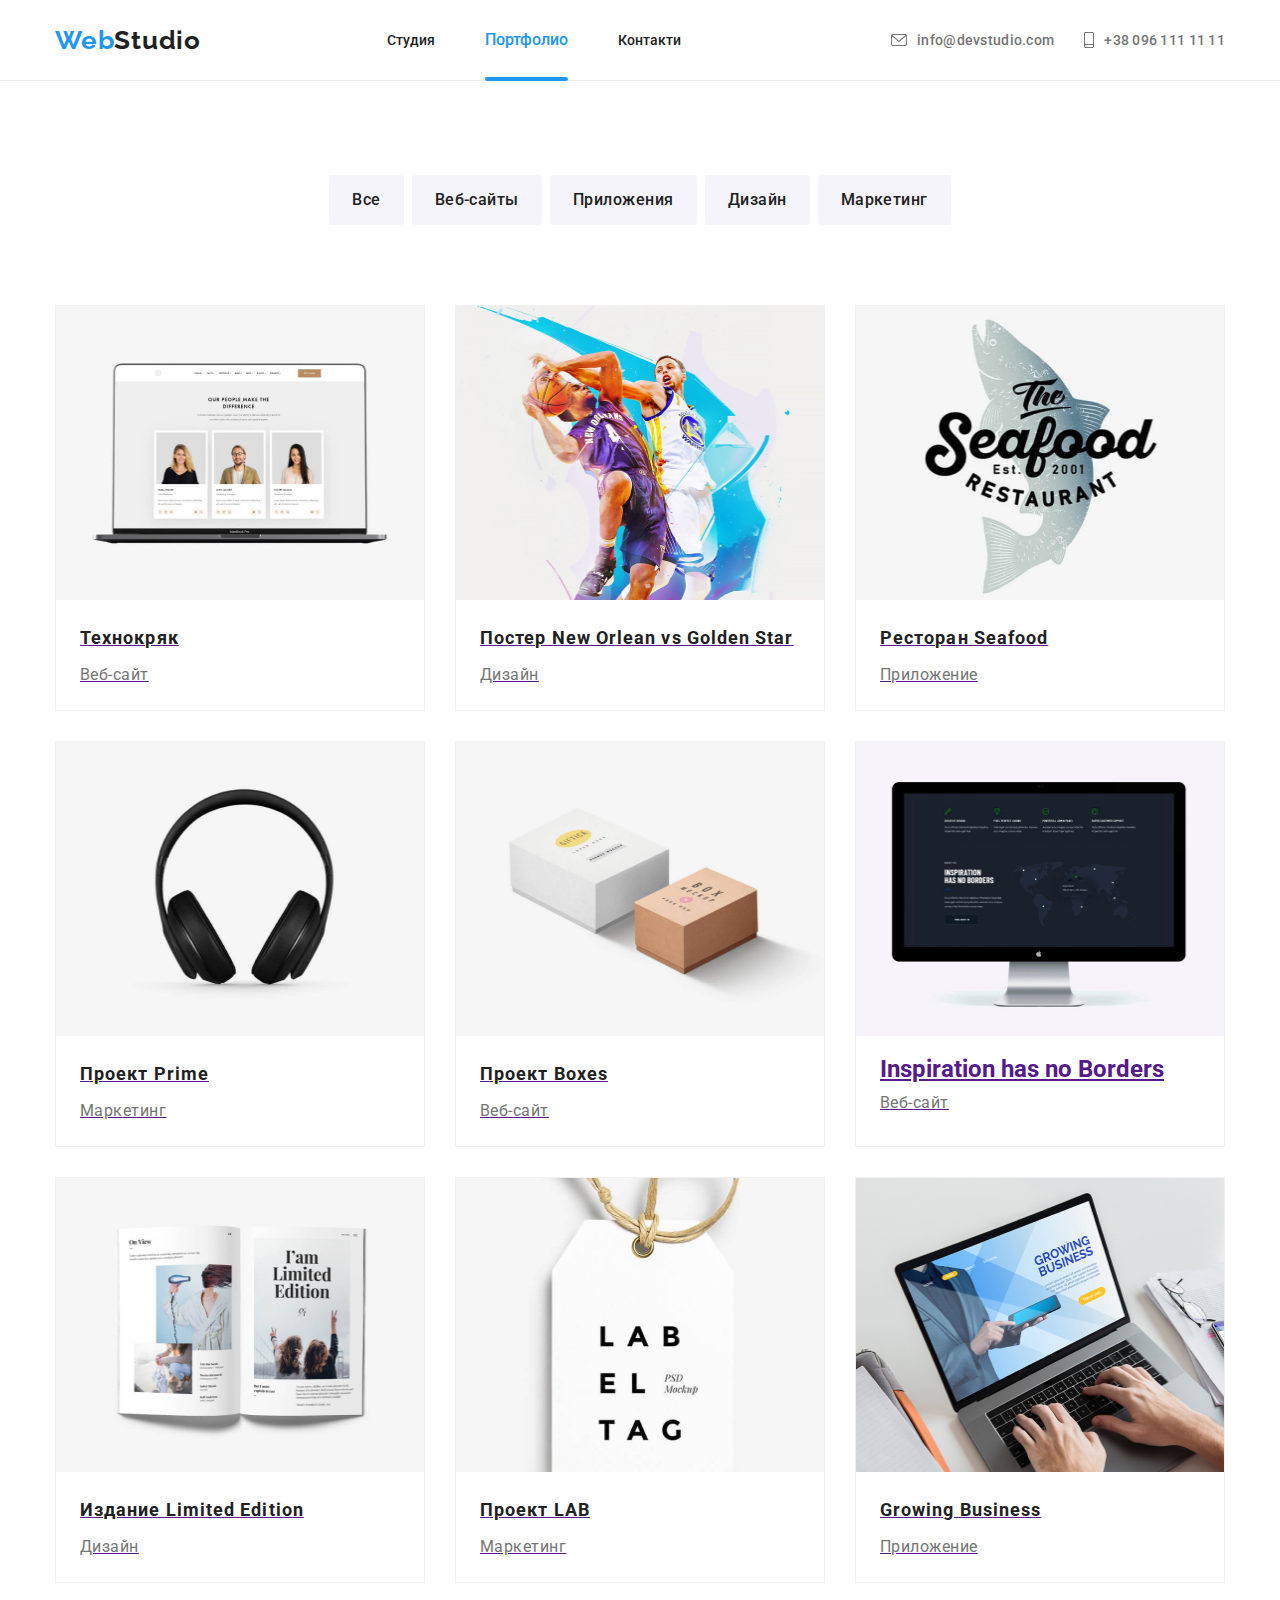
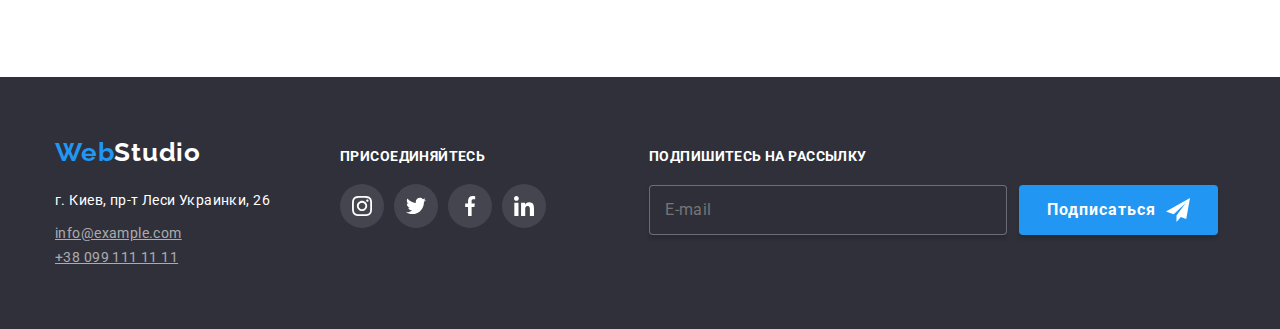
==== commit 0ddcffbd: "исправление ошибок" ====
--- a/portfolio.html
+++ b/portfolio.html
@@ -23,25 +23,25 @@
     
             <a class="logo header__logo">Web<span class="logo__text">Studio</span></a>
     
-            <nav class="main-nav">
-                <ul class="navigation main-nav__navigation">
-                    <li class="main-nav__item"><a href="./index.html" class="main-nav__link">Студия</a></li>
-                    <li class="main-nav__item"><a href="" class="main-nav__current">Портфолио</a></li>
-                    <li class="main-nav__item"><a href="" class="main-nav__link">Контакти</a></li>
+            <nav class="navigation">
+                <ul class="navigation-list ">
+                    <li class="navigation-list__item"><a href="./index.html" class="navigation-list__link">Студия</a></li>
+                    <li class="navigation-list__item"><a href="" class="navigation-list__current">Портфолио</a></li>
+                    <li class="navigation-list__item"><a href="" class="navigation-list__link">Контакти</a></li>
                 </ul>
             </nav>
             
-    <ul class="navigation info-contacts">
-        <li class="info-contacts__item">
-            <a href="mailto:info@example.com" class="info-contacts__mail" aria-label="envelope">
-                <svg class="info-contacts__icon" width="16" height="12">
+    <ul class="header-contacts">
+        <li class="header-contacts__item">
+            <a href="mailto:info@example.com" class="header-contacts__link" aria-label="envelope">
+                <svg class="header-contacts__icon" width="16" height="12">
                     <use href="./images/iconssvg/symbol-defs.svg#icon-envelope-hover"></use>
                 </svg>
                 info@devstudio.com</a>
         </li>
-        <li class="info-contacts__item">
-            <a href="tel:+380961111111" class="info-contacts__tel" aria-label="smartphone">
-                <svg class="info-contacts__icon" width="10" height="16">
+        <li class="header-contacts__item">
+            <a href="tel:+380961111111" class="header-contacts__link" aria-label="smartphone">
+                <svg class="header-contacts__icon" width="10" height="16">
                     <use href="./images/iconssvg/symbol-defs.svg#icon-smartphone"></use>
                 </svg>
                 +38 096 111 11 11</a>
@@ -54,40 +54,40 @@
     <main>
     
     <section class="portfolio">
-            <div class="conteiner">
+            <div class="portfolio-conteiner">
             <h1 class="conteiner-none">Портфолио</h1>
 
-            <ul class="list-button">
-                <li class="list-button__title">
-                    <a class="list-button__list" href=""><button type="button" class="list-button__btn">Все</button></a>
-                </li>
-
-                <li class="list-button__title">
-                    <a class="list-button__list" href=""><button type="button" class="list-button__btn">Веб-сайты</button></a>
-                </li>
-
-                <li class="list-button__title">
-                    <a class="list-button__list" href=""><button type="button" class="list-button__btn">Приложения</button></a>
-                </li>
-
-                <li class="list-button__title">
-                    <a class="list-button__list" href=""><button type="button" class="list-button__btn">Дизайн</button></a>
-                </li>
-
-                <li class="list-button__title">
-                    <a class="list-button__list" href=""><button type="button" class="list-button__btn">Маркетинг</button></a>
+            <ul class="filters__list">
+                <li class="filters__item">
+                    <a class="filters__link" href=""><button type="button" class="filters__button">Все</button></a>
+                </li>
+
+                <li class="filters__item">
+                    <a class="filters__link" href=""><button type="button" class="filters__button">Веб-сайты</button></a>
+                </li>
+
+                <li class="filters__item">
+                    <a class="filters__link" href=""><button type="button" class="filters__button">Приложения</button></a>
+                </li>
+
+                <li class="filters__item">
+                    <a class="filters__link" href=""><button type="button" class="filters__button">Дизайн</button></a>
+                </li>
+
+                <li class="filters__item">
+                    <a class="filters__link" href=""><button type="button" class="filters__button">Маркетинг</button></a>
                 </li>
             </ul>
 
             
-        <ul class="conteiner__list--portfolio">
+        <ul class="portfolio__list">
             
-            <li class="conteiner__card--portfolio">
-                <a  class="conteiner__art--card" href="">
-                    <div class="conteiner__card--list">
+            <li class="portfolio__item">
+                <a  class="portfolio__link" href="">
+                    <div class="portfolio__tumb">
                         <img src="./images/portfolio.img/img.jpg" alt="ноутбук" />
-                    <div class="conteiner__portfolio--overlay">
-                    <p class="conteiner__text--overlay">Технокряк это современная площадка распространения коронавируса. Компании используют эту
+                    <div class="portfolio__box">
+                    <p class="portfolio__overlay">Технокряк это современная площадка распространения коронавируса. Компании используют эту
                         платформу для цифрового
                         шпионажа и атак на защищённые сервера конкурентов.
                     </p>
@@ -95,138 +95,138 @@
                     </div>
 
 
-                    <div class="conteiner__card--item">
-                        <h2 class="conteiner__portfolio--info">Технокряк</h2>
-                        <p class="conteiner__portfolio--finger">Веб-сайт</p>
+                    <div class="portfolio__card">
+                        <h2 class="portfolio__info">Технокряк</h2>
+                        <p class="portfolio__finger">Веб-сайт</p>
                     </div>
                     
                 </a>
             </li>
 
-            <li class="conteiner__card--portfolio">
-                <a href="" class="conteiner__art--card">
-                    <div class="conteiner__card--list">
+            <li class="portfolio__item">
+                <a class="portfolio__link" href="">
+                    <div class="portfolio__tumb">
                         <img src="./images/portfolio.img/img(1).jpg" alt="баскетболисты" />
-                    <div class="conteiner__portfolio--overlay">
-                        <p class="conteiner__text--overlay">Lorem</p>
+                    <div class="portfolio__box">
+                        <p class="portfolio__overlay">Lorem</p>
                     </div>
                     </div>
                 
-                    <div class="conteiner__card--item">
-                        <h2 lang="en" class="conteiner__portfolio--info">Постер New Orlean vs Golden Star</h2>
-                        <p class="conteiner__portfolio--finger">Дизайн</p>
-                    </div>
-                </a>
-            </li>
-
-            <li class="conteiner__card--portfolio">
-                <a href="" class="conteiner__art--card">
-                    <div class="conteiner__card--list">
+                    <div class="portfolio__card">
+                        <h2 lang="en" class="portfolio__info">Постер New Orlean vs Golden Star</h2>
+                        <p class="portfolio__finger">Дизайн</p>
+                    </div>
+                </a>
+            </li>
+
+            <li class="portfolio__item">
+                <a class="portfolio__link" href="">
+                    <div class="portfolio__tumb">
                         <img src="./images/portfolio.img/img(2).jpg" alt="марка" />
-                    <div class="conteiner__portfolio--overlay">
-                        <p class="conteiner__text--overlay">Lorem</p>
+                    <div class="portfolio__box">
+                        <p class="portfolio__overlay">Lorem</p>
                     </div>
                     </div>
                 
-                    <div class="conteiner__card--item">
-                        <h2 lang="en" class="conteiner__portfolio--info">Ресторан Seafood</h2>
-                        <p class="conteiner__portfolio--finger">Приложение</p>
-                    </div>
-                </a>
-            </li>
-
-            <li class="conteiner__card--portfolio">
-                <a href="" class="conteiner__art--card">
-                    <div class="conteiner__card--list">
+                    <div class="portfolio__card">
+                        <h2 lang="en" class="portfolio__info">Ресторан Seafood</h2>
+                        <p class="portfolio__finger">Приложение</p>
+                    </div>
+                </a>
+            </li>
+
+            <li class="portfolio__item">
+                <a class="portfolio__link" href="">
+                    <div class="portfolio__tumb">
                         <img src="./images/portfolio.img/img(3).jpg" alt="наушники" />
-                    <div class="conteiner__portfolio--overlay">
-                        <p class="conteiner__text--overlay">Lorem</p>
+                    <div class="portfolio__box">
+                        <p class="portfolio__overlay">Lorem</p>
                     </div>
                     </div>                    
 
-                    <div class="conteiner__card--item">
-                        <h2 lang="en" class="conteiner__portfolio--info">Проект Prime</h2>
-                        <p class="conteiner__portfolio--finger">Маркетинг</p>
-                    </div>
-                </a>
-            </li>
-
-            <li class="conteiner__card--portfolio">
-                <a href="" class="conteiner__art--card">
-                    <div class="conteiner__card--list">
+                    <div class="portfolio__card">
+                        <h2 lang="en" class="portfolio__info">Проект Prime</h2>
+                        <p class="portfolio__finger">Маркетинг</p>
+                    </div>
+                </a>
+            </li>
+
+            <li class="portfolio__item">
+                <a class="portfolio__link" href="">
+                    <div class="portfolio__tumb">
                         <img src="./images/portfolio.img/img(4).jpg" alt="две коробки" />
-                    <div class="conteiner__portfolio--overlay">
-                        <p class="conteiner__text--overlay">Lorem</p>
+                    <div class="portfolio__box">
+                        <p class="portfolio__overlay">Lorem</p>
                     </div>
                     </div>
                 
-                    <div class="conteiner__card--item">
-                        <h2 lang="en" class="conteiner__portfolio--info">Проект Boxes</h2>
-                        <p class="conteiner__portfolio--finger">Веб-сайт</p>
-                    </div>
-                </a>
-            </li>
-
-            <li class="conteiner__card--portfolio">
-                <a href="" class="conteiner__art--card">
-                    <div class="conteiner__car--list">
+                    <div class="portfolio__card">
+                        <h2 lang="en" class="portfolio__info">Проект Boxes</h2>
+                        <p class="portfolio__finger">Веб-сайт</p>
+                    </div>
+                </a>
+            </li>
+
+        <li class="portfolio__item">
+            <a class="portfolio__link" href="">
+                <div class="portfolio__tumb">
                         <img src="./images/portfolio.img/img(5).jpg" alt="монитор компьютера" />
-                    <div class="conteiner__portfolio--overlay">
-                        <p class="conteiner__text--overlay">Lorem</p>
-                    </div>
-                    </div>
-
-                    <div class="card--item">
-                        <h2 lang="en" class="portfolio--info">Inspiration has no Borders</h2>
-                        <p class="portfolio--finger">Веб-сайт</p>
-                    </div>
-                </a>
-            </li>
-
-            <li class="conteiner__card--portfolio">
-                <a href="" class="conteiner__art--card">
-                    <div class="conteiner__card--list">
+                    <div class="portfolio__box">
+                        <p class="portfolio__overlay">Lorem</p>
+                    </div>
+                    </div>
+
+                    <div class="portfolio__card">
+                        <h2 lang="en" class="portfolio__nfo">Inspiration has no Borders</h2>
+                        <p class="portfolio__finger">Веб-сайт</p>
+                    </div>
+                </a>
+            </li>
+
+            <li class="portfolio__item">
+                <a class="portfolio__link" href="">
+                    <div class="portfolio__tumb">
                         <img src="./images/portfolio.img/img(6).jpg" alt="журнал" />
-                    <div class="conteiner__portfolio--overlay">
-                        <p class="conteiner__text--overlay">Lorem</p>
-                    </div>
-                    </div>
-
-                    <div class="conteiner__card--item">
-                        <h2 lang="en" class="conteiner__portfolio--info">Издание Limited Edition</h2>
-                        <p class="conteiner__portfolio--finger">Дизайн</p>
-                    </div>
-                </a>
-            </li>
-
-            <li class="conteiner__card--portfolio">
-                <a href="" class="conteiner__art--card">
-                    <div class="conteiner__card--list">
+                    <div class="portfolio__box">
+                        <p class="portfolio__overlay">Lorem</p>
+                    </div>
+                    </div>
+
+                    <div class="portfolio__card">
+                        <h2 lang="en" class="portfolio__info">Издание Limited Edition</h2>
+                        <p class="portfolio__finger">Дизайн</p>
+                    </div>
+                </a>
+            </li>
+
+            <li class="portfolio__item">
+                <a class="portfolio__link" href="">
+                    <div class="portfolio__tumb">
                         <img src="./images/portfolio.img/img(7).jpg" alt="бирка" />
-                    <div class="conteiner__portfolio--overlay">
-                        <p class="conteiner__text--overlay">Lorem</p>
+                    <div class="portfolio__box">
+                        <p class="portfolio__overlay">Lorem</p>
                     </div>
                     </div>                    
 
-                    <div class="conteiner__card--item">
-                        <h2 lang="en" class="conteiner__portfolio--info">Проект LAB</h2>
-                        <p class="conteiner__portfolio--finger">Маркетинг</p>
-                    </div>
-                </a>
-            </li>
-
-            <li class="conteiner__card--portfolio">
-                <a href="" class="conteiner__art--card">
-                    <div class="conteiner__card--list">
+                    <div class="portfolio__card">
+                        <h2 lang="en" class="portfolio__info">Проект LAB</h2>
+                        <p class="portfolio__finger">Маркетинг</p>
+                    </div>
+                </a>
+            </li>
+
+            <li class="portfolio__item">
+                <a class="portfolio__link" href="">
+                    <div class="portfolio__tumb">
                         <img src="./images/portfolio.img/img(8).jpg" alt="работа за ноутбуком" />
-                    <div class="conteiner__portfolio--overlay">
-                        <p class="conteiner__text--overlay">Lorem</p>
+                    <div class="portfolio__box">
+                        <p class="portfolio__overlay">Lorem</p>
                     </div>
                     </div>                    
 
-                    <div class="conteiner__card--item">
-                        <h2 lang="en" class="conteiner__portfolio--info">Growing Business</h2>
-                        <p class="conteiner__portfolio--finger">Приложение</p>
+                    <div class="portfolio__card">
+                        <h2 lang="en" class="portfolio__info">Growing Business</h2>
+                        <p class="portfolio__finger">Приложение</p>
                     </div>
                 </a>
             </li>
--- a/css/main.css
+++ b/css/main.css
@@ -3,13 +3,13 @@
 ::after,
 ::before {
   -webkit-box-sizing: border-box;
-  box-sizing: border-box;
+          box-sizing: border-box;
 }
 
 :root {
   -moz-tab-size: 4;
   -o-tab-size: 4;
-  tab-size: 4;
+     tab-size: 4;
 }
 
 html {
@@ -31,7 +31,7 @@
 
 abbr[title] {
   -webkit-text-decoration: underline dotted;
-  text-decoration: underline dotted;
+          text-decoration: underline dotted;
 }
 
 b,
@@ -163,6 +163,8 @@
 ul,
 li {
   list-style-type: none;
+  margin: 0;
+  padding: 0;
 }
 
 /* icon */
@@ -206,7 +208,7 @@
   letter-spacing: 0.03em;
 }
 
-.navigation {
+.navigation-list {
   display: -webkit-box;
   display: -ms-flexbox;
   display: flex;
@@ -214,8 +216,8 @@
   margin-left: 93px;
 }
 
-.main-nav__navigation .main-nav__links::after,
-.main-nav__navigation .main-nav__current::after {
+.navigation-list .navigation-list__links::after,
+.navigation-list .navigation-list__current::after {
   content: "";
   display: -webkit-box;
   display: -ms-flexbox;
@@ -228,21 +230,22 @@
   border-radius: 2px;
   background-color: #2196f3;
   -webkit-transform: translateY(1px);
-  transform: translateY(1px);
+          transform: translateY(1px);
   -webkit-transition: fill 250ms cubic-bezier(0.4, 0, 0.2, 1);
   transition: fill 250ms cubic-bezier(0.4, 0, 0.2, 1);
 }
 
-.main-nav__navigation > .main-nav__item:not(:last-child) {
+.navigation-list > .navigation-list__item:not(:last-child) {
   margin-right: 50px;
 }
 
-.main-nav__navigation .main-nav__link {
+.navigation-list .navigation-list__link {
   color: #212121;
   font-style: normal;
   font-weight: 500;
   font-size: 14px;
   cursor: pointer;
+  text-decoration: none;
   -webkit-transition-property: color;
   transition-property: color;
   -webkit-transition-duration: 250ms;
@@ -251,8 +254,8 @@
           transition-timing-function: cubic-bezier(0.4, 0, 0.2, 1);
 }
 
-.main-nav__navigation .main-nav__link:hover,
-.main-nav__navigation .main-nav__link:focus {
+.navigation-list .navigation-list__link:hover,
+.navigation-list .navigation-list__link:focus {
   color: #2196f3;
   background: white;
   text-decoration: none;
@@ -260,15 +263,16 @@
           transform: translateY(1px);
 }
 
-.main-nav__navigation .main-nav__current {
+.navigation-list__item .navigation-list__current {
   color: #2196f3;
 }
 
-.main-nav__links,
-.main-nav__link {
+.navigation-list__links,
+.navigation-list__link {
   font-style: normal;
   font-weight: 500;
   cursor: pointer;
+  text-decoration: none;
   color: #2196f3;
   padding-bottom: 30px;
   position: relative;
@@ -276,23 +280,25 @@
   transition: fill 250ms cubic-bezier(0.4, 0, 0.2, 1);
 }
 
-.main-nav__current {
+.navigation-list__current {
   font-style: normal;
   font-weight: 500;
   cursor: pointer;
   color: #2196f3;
   position: relative;
   padding-bottom: 31px;
-}
-
-.info-contacts {
+  text-decoration: none;
+}
+
+.header-contacts {
   display: -webkit-box;
   display: -ms-flexbox;
   display: flex;
   margin-left: auto;
-}
-
-.info-contacts__item .info-contacts__icon {
+  padding-left: 0;
+}
+
+.header-contacts__icon {
   margin-right: 10px;
   -webkit-box-align: center;
       -ms-flex-align: center;
@@ -305,16 +311,15 @@
   -webkit-transition-timing-function: cubic-bezier(0.4, 0, 0.2, 1);
           transition-timing-function: cubic-bezier(0.4, 0, 0.2, 1);
 }
-
-.info-contacts > .info-contacts__item:not(:last-child) {
+.header-contacts__icon:focus, .header-contacts__icon:hover {
+  fill: #2196f3;
+}
+
+.header-contacts > .header-contacts__item:not(:last-child) {
   margin-right: 30px;
 }
 
-.info-contacts__icon:focus {
-  fill: #2196f3;
-}
-
-.info-contacts__mail {
+.header-contacts__link {
   display: -webkit-box;
   display: -ms-flexbox;
   display: flex;
@@ -323,35 +328,12 @@
           align-items: center;
   font-style: normal;
   font-weight: 500;
+  text-decoration: none;
   font-size: 14px;
   line-height: 16px;
   letter-spacing: 0.02em;
   color: #757575;
   cursor: pointer;
-}
-
-.info-contacts__tel {
-  display: -webkit-box;
-  display: -ms-flexbox;
-  display: flex;
-  -webkit-box-align: center;
-      -ms-flex-align: center;
-          align-items: center;
-  font-style: normal;
-  font-weight: 500;
-  font-size: 14px;
-  line-height: 16px;
-  letter-spacing: 0.02em;
-  color: #757575;
-}
-
-.info-contacts__item .info-contacts__mail:focus,
-.info-contacts__item .info-contacts__tel:focus {
-  color: #2196f3;
-}
-
-.info-contacts__item .info-contacts__mail,
-.info-contacts__item .info-contacts__tel {
   -webkit-transition-property: color;
   transition-property: color;
   -webkit-transition-duration: 250ms;
@@ -359,22 +341,8 @@
   -webkit-transition-timing-function: cubic-bezier(0.4, 0, 0.2, 1);
           transition-timing-function: cubic-bezier(0.4, 0, 0.2, 1);
 }
-
-.info-contacts .info-contacts__mail:focus .info-contacts__icon,
-.info-contacts .info-contacts__tel:focus .info-contacts__icon {
-  fill: #2196f3;
-}
-
-.info-contacts .info-contacts__item:hover .info-contacts__mail,
-.info-contacts .info-contacts__item:focus .info-contacts__mail,
-.info-contacts .info-contacts__item:hover .info-contacts__tel,
-.info-contacts .info-contacts__item:focus .info-contacts__tel {
+.header-contacts__link:focus, .header-contacts__link:hover {
   color: #2196f3;
-}
-
-.info-contacts .info-contacts__item:hover .info-contacts__icon,
-.info-contacts .info-contacts__item:focus .info-contacts__icon {
-  fill: #2196f3;
 }
 
 .hero {
@@ -417,7 +385,7 @@
   margin: auto;
 }
 
-.hero__current {
+.hero__button {
   font-style: normal;
   font-weight: bold;
   font-size: 16px;
@@ -624,23 +592,15 @@
 }
 
 .container-checkbox {
-  margin-bottom: 30px;
-  color: #757575;
-  font-style: normal;
-  font-weight: normal;
-  font-size: 14px;
-  line-height: 24px;
-  letter-spacing: 0.03em;
-  text-align: center;
-}
-
-.container-checkbox__text {
-  display: -webkit-box;
-  display: -ms-flexbox;
-  display: flex;
-  -webkit-text-decoration-line: underline;
-          text-decoration-line: underline;
-  color: #2196f3;
+  display: -webkit-box;
+  display: -ms-flexbox;
+  display: flex;
+  -webkit-box-orient: vertical;
+  -webkit-box-direction: normal;
+      -ms-flex-direction: column;
+          flex-direction: column;
+  margin-top: 20px;
+  margin-bottom: 0px;
 }
 
 .container-checkbox__label {
@@ -653,29 +613,52 @@
   -webkit-box-pack: center;
       -ms-flex-pack: center;
           justify-content: center;
+  font-size: 14px;
+  line-height: 1.714;
+  letter-spacing: 0.03em;
   cursor: pointer;
 }
 
+.container-checkbox__input {
+  position: absolute;
+  width: 1px;
+  height: 1px;
+  margin: -1px;
+  border: 0;
+  padding: 0;
+  white-space: nowrap;
+  -webkit-clip-path: inset(100%);
+          clip-path: inset(100%);
+  clip: rect(0 0 0 0);
+  overflow: hidden;
+}
+
+.container-checkbox__icon {
+  margin-right: 7px;
+  width: 16px;
+  height: 15px;
+  border: 2px solid #212121;
+  border-radius: 2px;
+  fill: white;
+  -webkit-transition-property: fill, background-color, border-color;
+  transition-property: fill, background-color, border-color;
+  -webkit-transition-duration: 250ms;
+          transition-duration: 250ms;
+  -webkit-transition-timing-function: cubic-bezier(0.4, 0, 0.2, 1);
+          transition-timing-function: cubic-bezier(0.4, 0, 0.2, 1);
+}
+.container-checkbox__input:focus + .container-checkbox__icon {
+  border-color: #2196f3;
+}
 .container-checkbox__input:checked + .container-checkbox__icon {
   background-color: #2196f3;
-  background-image: url(../images/iconssvg/symbol-defs.svg#icon-icon-check-1);
-  background-size: contain;
   border-color: #2196f3;
-  border-radius: 2px;
-}
-
-.container-checkbox__icon {
-  display: inline-block;
-  margin-right: 9px;
-  border: 2px solid #212121;
-  fill: white;
-}
-
-.container-checkbox__label {
-  -webkit-appearance: none;
-  -moz-appearance: none;
-  position: absolute;
-  cursor: pointer;
+  border: 0px solid transparent;
+}
+
+.container-checkbox__text {
+  color: #2196f3;
+  text-decoration: underline;
 }
 
 .container-checkbox__button {
@@ -715,17 +698,7 @@
   background-color: #188ce8;
 }
 
-.feature {
-  font-style: normal;
-  font-weight: bold;
-  font-size: 14px;
-  line-height: 16px;
-  letter-spacing: 0.03em;
-  text-transform: uppercase;
-  color: #212121;
-}
-
-.container__feature {
+.feature__container {
   width: 1200px;
   padding-left: 15px;
   padding-right: 15px;
@@ -734,7 +707,7 @@
   margin-right: auto;
 }
 
-.container__feature--card {
+.feature-card {
   display: -webkit-box;
   display: -ms-flexbox;
   display: flex;
@@ -746,30 +719,36 @@
   margin-right: -30px;
 }
 
-.container__feature--item {
+.feature-card__item {
   -ms-flex-preferred-size: calc(100% / 4 - 30px);
       flex-basis: calc(100% / 4 - 30px);
   margin-right: 30px;
 }
-.container__feature--item-item h3 {
+
+.feature-card__text {
+  font-style: normal;
+  font-weight: bold;
+  font-size: 14px;
+  line-height: 16px;
+  letter-spacing: 0.03em;
+  text-transform: uppercase;
+  color: #212121;
   margin-top: 0;
   margin-bottom: 10px;
-  font-size: 14px;
-}
-.container__feature--item-item p {
-  width: 270px;
-}
-
-.container__feature--info {
+}
+
+.feature-card__info {
   font-style: normal;
   font-weight: normal;
   font-size: 14px;
   line-height: 24px;
   letter-spacing: 0.03em;
   color: #757575;
-}
-
-.container__feature--list {
+  text-align: left;
+  width: 270px;
+}
+
+.feature-card__icon {
   display: -webkit-box;
   display: -ms-flexbox;
   display: flex;
@@ -780,7 +759,7 @@
   margin-bottom: 30px;
 }
 
-.container__main {
+.operate__container {
   width: 1200px;
   padding-left: 15px;
   padding-right: 15px;
@@ -790,7 +769,7 @@
   margin-right: auto;
 }
 
-.container__alert {
+.operate__text {
   font-style: normal;
   font-weight: bold;
   font-size: 36px;
@@ -801,7 +780,7 @@
   text-align: center;
 }
 
-.container__card {
+.operate__list {
   display: -webkit-box;
   display: -ms-flexbox;
   display: flex;
@@ -813,14 +792,14 @@
   margin-right: 0;
 }
 
-.container__images {
+.operate__item {
   -ms-flex-preferred-size: calc(100% / 3 - 30px);
       flex-basis: calc(100% / 3 - 30px);
   margin-right: 30px;
   position: relative;
 }
 
-.container__images .container__images--overlay {
+.operate__item .operate__item--overlay {
   position: absolute;
   width: 100%;
   height: auto;
@@ -838,15 +817,18 @@
   background-color: rgba(47, 48, 58, 0.8);
 }
 
-.conteiner-team {
-  width: 1200px;
+.team {
+  background: #f5f4fa;
+}
+
+.container-team {
+  max-width: 1200px;
   padding-left: 15px;
   padding-right: 15px;
   padding-top: 94px;
   padding-bottom: 94px;
   margin-left: auto;
   margin-right: auto;
-  background: #f5f4fa;
 }
 
 .text {
@@ -860,7 +842,7 @@
   margin-bottom: 50px;
 }
 
-.team__list {
+.team__item {
   display: -webkit-box;
   display: -ms-flexbox;
   display: flex;
@@ -872,11 +854,10 @@
   margin-bottom: 0;
 }
 
-.team__images {
+.team__list {
   width: 270px;
   background: white;
   margin-left: 30px;
-  margin-right: -30px;
   -ms-flex-preferred-size: calc(100% / 4 - 30px);
       flex-basis: calc(100% / 4 - 30px);
   border-radius: 0px 0px 4px 4px;
@@ -889,7 +870,7 @@
   padding: 30px 32px;
 }
 
-.team__text {
+.team__name {
   font-style: normal;
   font-weight: 500;
   font-size: 16px;
@@ -899,7 +880,7 @@
   margin-bottom: 10px;
 }
 
-.team__card {
+.team__profesion {
   font-style: normal;
   font-weight: normal;
   font-size: 16px;
@@ -909,23 +890,23 @@
   margin-bottom: 16px;
 }
 
-.cocial-link {
+.cocial__list {
   display: -webkit-box;
   display: -ms-flexbox;
   display: flex;
   padding-left: 0;
 }
 
-.cocial-link__list {
+.cocial__item {
   margin-right: 10px;
   border-radius: 50%;
 }
 
-.cocial-link__list:last-child {
+.cocial__item:last-child {
   margin-right: 0;
 }
 
-.cocial-link__item {
+.cocial__icon {
   display: -webkit-box;
   display: -ms-flexbox;
   display: flex;
@@ -937,6 +918,7 @@
   -webkit-box-pack: center;
       -ms-flex-pack: center;
           justify-content: center;
+  border-radius: 50%;
   -webkit-transition-property: background-color;
   transition-property: background-color;
   -webkit-transition-duration: 250ms;
@@ -945,12 +927,12 @@
           transition-timing-function: cubic-bezier(0.4, 0, 0.2, 1);
 }
 
-.cocial-link__item:last-child {
+.cocial__icon:last-child {
   margin-right: 0;
   padding: 12px;
 }
 
-.cocial-link__icon {
+.cocial__svg {
   fill: #afb1b8;
   -webkit-transition-property: fill;
   transition-property: fill;
@@ -960,23 +942,23 @@
           transition-timing-function: cubic-bezier(0.4, 0, 0.2, 1);
 }
 
-.cocial-link__item:focus {
+.cocial__icon:focus {
   background-color: #2196f3;
 }
 
-.cocial-link .cocial-link__list:hover .cocial-link__icon,
-.cocial-link .cocial-link__list:focus .cocial-link__icon {
+.cocial__list .cocial__item:hover .cocial__svg,
+.cocial__list .cocial__item:focus .cocial__svg {
   fill: white;
   -webkit-transition: opacity 1s, height 1s;
   transition: opacity 1s, height 1s;
 }
 
-.cocial-link .cocial-link__list:hover,
-.cocial-link .cocial-link__list:focus {
+.cocial__list .cocial__icon:hover,
+.cocial__list .cocial__icon:focus {
   background-color: #2196f3;
 }
 
-.container-client {
+.client-container {
   width: 1200px;
   padding-left: 15px;
   padding-right: 15px;
@@ -996,37 +978,31 @@
   margin-bottom: 50px;
 }
 
-.container-client__list {
-  display: -webkit-box;
-  display: -ms-flexbox;
-  display: flex;
-  -webkit-box-pack: justify;
-      -ms-flex-pack: justify;
-          justify-content: space-between;
-  margin-left: -30px;
-  margin-right: -30px;
-  padding-left: 0;
-  margin-top: 0;
-  margin-bottom: 0;
-}
-
-.container-client__logo {
-  display: -webkit-box;
-  display: -ms-flexbox;
-  display: flex;
+.client__list {
+  padding: 0;
+  list-style: none;
+  display: -webkit-box;
+  display: -ms-flexbox;
+  display: flex;
+  margin: 0 0 0 -30px;
+}
+
+.client__link {
+  text-decoration: none;
+  margin-left: 30px;
+  border: 1px solid #afb1b8;
+  border-radius: 4px;
+  width: 170px;
+  height: 90px;
+  display: -webkit-box;
+  display: -ms-flexbox;
+  display: flex;
+  -webkit-box-align: center;
+      -ms-flex-align: center;
+          align-items: center;
   -webkit-box-pack: center;
       -ms-flex-pack: center;
           justify-content: center;
-  -webkit-box-align: center;
-      -ms-flex-align: center;
-          align-items: center;
-  color: #afb1b8;
-  border-radius: 4px;
-  border: 1px solid #afb1b8;
-  margin-right: 30px;
-  -ms-flex-preferred-size: calc(100% / 6 - 30px);
-      flex-basis: calc(100% / 6 - 30px);
-  cursor: pointer;
   -webkit-transition-property: border;
   transition-property: border;
   -webkit-transition-duration: 250ms;
@@ -1034,8 +1010,12 @@
   -webkit-transition-timing-function: cubic-bezier(0.4, 0, 0.2, 1);
           transition-timing-function: cubic-bezier(0.4, 0, 0.2, 1);
 }
-
-.container-client__svg {
+.client__link:hover, .client__link:focus {
+  border: 1px solid #2196f3;
+  border-radius: 4px;
+}
+
+.client__icon {
   fill: #afb1b8;
   -webkit-transition-property: fill;
   transition-property: fill;
@@ -1044,15 +1024,7 @@
   -webkit-transition-timing-function: cubic-bezier(0.4, 0, 0.2, 1);
           transition-timing-function: cubic-bezier(0.4, 0, 0.2, 1);
 }
-
-.container-client__logo .conteiner-client__link:hover,
-.container-client__logo .conteiner-client__link:focus {
-  border-radius: 4px;
-  border: 1px solid #2196f3;
-}
-
-.container-client__logo .container-client__link:hover .container-client__svg,
-.container-client__logo .container-client__link:focus .container-client__svg {
+.client__link:hover .client__icon, .client__link:focus .client__icon {
   fill: #2196f3;
 }
 
@@ -1274,7 +1246,7 @@
   padding-bottom: 94px;
 }
 
-.conteiner {
+.portfolio-conteiner {
   max-width: 1200px;
   padding-left: 15px;
   padding-right: 15px;
@@ -1282,7 +1254,7 @@
   margin-right: auto;
 }
 
-.list-button {
+.filters__list {
   display: -webkit-box;
   display: -ms-flexbox;
   display: flex;
@@ -1292,18 +1264,18 @@
           justify-content: center;
 }
 
-.list-button > .list-button__title:not(:last-child) {
+.filters__list > .filters__item:not(:last-child) {
   margin-right: 8px;
 }
 
-.list-button .list-button__btn {
+.filters__list .filters__button {
   display: inline-block;
   border: 1px solid transparent;
   border-radius: 4px;
   padding: 11px 22px;
 }
 
-.list-button__btn {
+.filters__button {
   font-style: normal;
   font-weight: 500;
   font-size: 16px;
@@ -1322,8 +1294,8 @@
           transition-timing-function: cubic-bezier(0.4, 0, 0.2, 1);
 }
 
-.list-button__title .list-button__btn:hover,
-.list-button__title .list-button__btn:focus {
+.filters__item .filters__button:hover,
+.filters__item .filters__button:focus {
   color: white;
   background: #2196f3;
   cursor: pointer;
@@ -1339,18 +1311,16 @@
           transition-timing-function: cubic-bezier(0.4, 0, 0.2, 1);
 }
 
-.list-button__list:focus .list-button__btn {
+.filters__link:focus .filters__button {
   background-color: #2196f3;
 }
 
-.list-button__btn {
-  font-style: normal;
-  font-weight: 500;
-  font-size: 16px;
-  line-height: 26px;
-}
-
-.conteiner__list--portfolio {
+h2,
+p {
+  text-decoration: none;
+}
+
+.portfolio__list {
   display: -webkit-box;
   display: -ms-flexbox;
   display: flex;
@@ -1362,7 +1332,7 @@
   padding: 0;
 }
 
-.conteiner__card--portfolio {
+.portfolio__item {
   border: 1px solid rgba(238, 238, 238, 0.8);
   margin-left: 30px;
   margin-top: 30px;
@@ -1379,42 +1349,15 @@
           transition-timing-function: cubic-bezier(0.4, 0, 0.2, 1);
 }
 
-.conteiner__card--item {
-  padding: 20px 24px;
-}
-
-.conteiner__portfolio--info {
-  font-style: normal;
-  font-weight: bold;
-  font-size: 18px;
-  line-height: 36px;
-  letter-spacing: 0.06em;
-  color: #212121;
-  background: white;
-  text-decoration: none;
-}
-
-.conteiner__portfolio--finger {
-  font-style: normal;
-  font-weight: normal;
-  font-size: 16px;
-  line-height: 30px;
-  letter-spacing: 0.03em;
-  color: #757575;
-  background: white;
-  text-decoration: none;
-  margin-top: 4px;
-}
-
-.conteiner__card--portfolio:hover,
-.conteiner__card--portfolio:focus {
+.portfolio__item:hover,
+.portfolio__item:focus {
   -webkit-box-shadow: 0px 1px 1px rgba(0, 0, 0, 0.12), 0px 4px 4px rgba(0, 0, 0, 0.06), 1px 4px 6px rgba(0, 0, 0, 0.16);
           box-shadow: 0px 1px 1px rgba(0, 0, 0, 0.12), 0px 4px 4px rgba(0, 0, 0, 0.06), 1px 4px 6px rgba(0, 0, 0, 0.16);
   -webkit-transform: translate(0);
           transform: translate(0);
 }
 
-.conteiner__card--list {
+.portfolio__tumb {
   position: relative;
   width: 368px;
   height: 294px;
@@ -1424,14 +1367,14 @@
   overflow: hidden;
 }
 
-.conteiner__art--card:hover .conteiner__portfolio--overlay,
-.conteiner__art--card:focus .conteiner__portfolio--overlay {
+.portfolio__link:hover .portfolio__box,
+.portfolio__link:focus .portfolio__box {
   -webkit-transform: translateY(0);
           transform: translateY(0);
   opacity: 1;
 }
 
-.conteiner__portfolio--overlay {
+.portfolio__box {
   position: absolute;
   top: 0;
   left: 0;
@@ -1447,7 +1390,7 @@
   transition: transform 250ms cubic-bezier(0.4, 0, 0.2, 1), -webkit-transform 250ms cubic-bezier(0.4, 0, 0.2, 1);
 }
 
-.conteiner__text--overlay {
+.portfolio__overlay {
   font-style: normal;
   font-weight: normal;
   font-size: 18px;
@@ -1455,4 +1398,31 @@
   letter-spacing: 0.03em;
   color: white;
   padding: 63px 24px;
+}
+
+.portfolio__card {
+  padding: 20px 24px;
+}
+
+.portfolio__info {
+  font-style: normal;
+  font-weight: bold;
+  font-size: 18px;
+  line-height: 36px;
+  letter-spacing: 0.06em;
+  color: #212121;
+  background: white;
+  text-decoration: none;
+}
+
+.portfolio__finger {
+  font-style: normal;
+  font-weight: normal;
+  font-size: 16px;
+  line-height: 30px;
+  letter-spacing: 0.03em;
+  color: #757575;
+  background: white;
+  text-decoration: none;
+  margin-top: 4px;
 }/*# sourceMappingURL=main.css.map */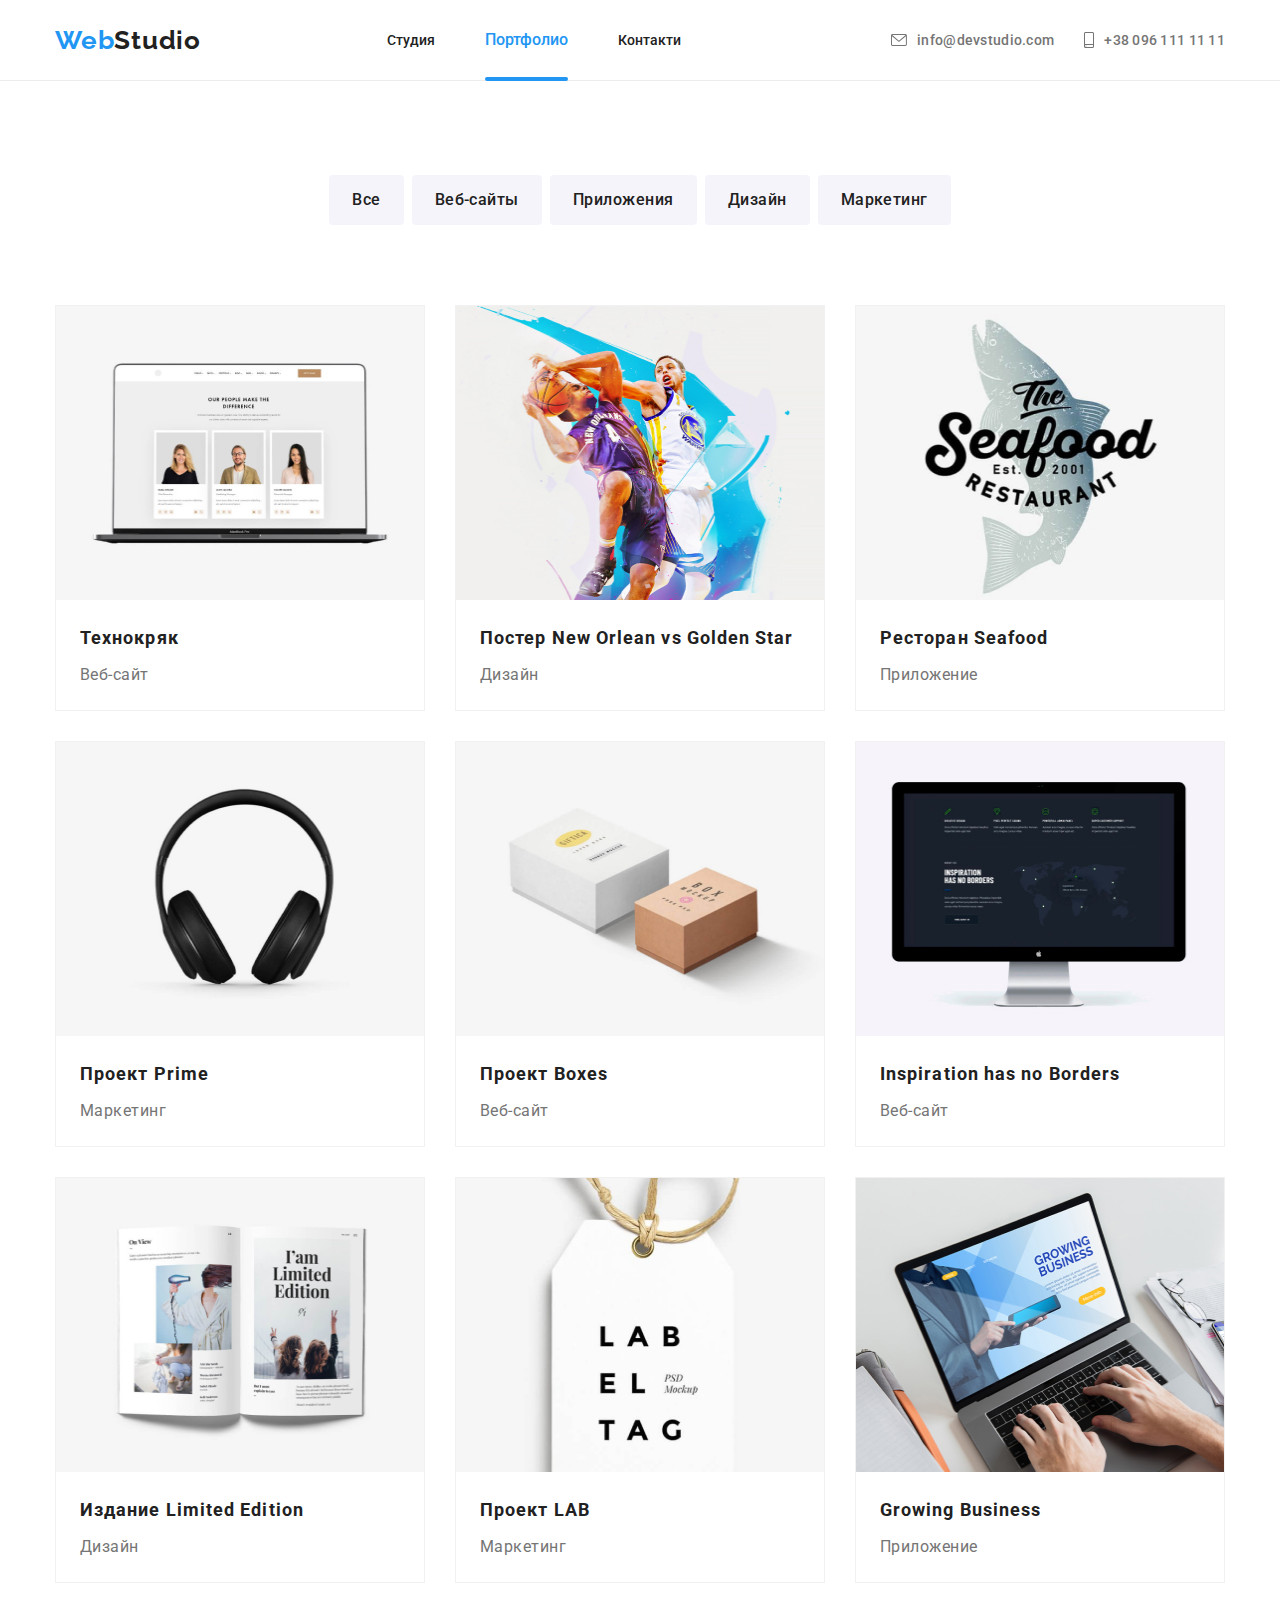
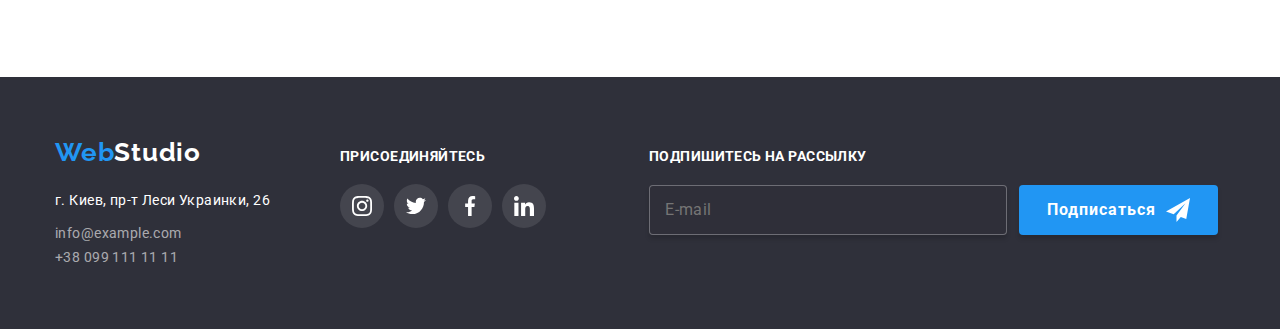
==== commit d6a8a66b: "Update portfolio.html" ====
--- a/portfolio.html
+++ b/portfolio.html
@@ -177,7 +177,7 @@
                     </div>
 
                     <div class="portfolio__card">
-                        <h2 lang="en" class="portfolio__nfo">Inspiration has no Borders</h2>
+                        <h2 lang="en" class="portfolio__info">Inspiration has no Borders</h2>
                         <p class="portfolio__finger">Веб-сайт</p>
                     </div>
                 </a>
--- a/css/main.css
+++ b/css/main.css
@@ -165,6 +165,10 @@
   list-style-type: none;
   margin: 0;
   padding: 0;
+}
+
+a {
+  text-decoration: none;
 }
 
 /* icon */
@@ -1315,11 +1319,6 @@
   background-color: #2196f3;
 }
 
-h2,
-p {
-  text-decoration: none;
-}
-
 .portfolio__list {
   display: -webkit-box;
   display: -ms-flexbox;
@@ -1355,6 +1354,10 @@
           box-shadow: 0px 1px 1px rgba(0, 0, 0, 0.12), 0px 4px 4px rgba(0, 0, 0, 0.06), 1px 4px 6px rgba(0, 0, 0, 0.16);
   -webkit-transform: translate(0);
           transform: translate(0);
+}
+
+.portfolio__link {
+  text-decoration: none;
 }
 
 .portfolio__tumb {
@@ -1412,7 +1415,6 @@
   letter-spacing: 0.06em;
   color: #212121;
   background: white;
-  text-decoration: none;
 }
 
 .portfolio__finger {
@@ -1423,6 +1425,5 @@
   letter-spacing: 0.03em;
   color: #757575;
   background: white;
-  text-decoration: none;
   margin-top: 4px;
 }/*# sourceMappingURL=main.css.map */